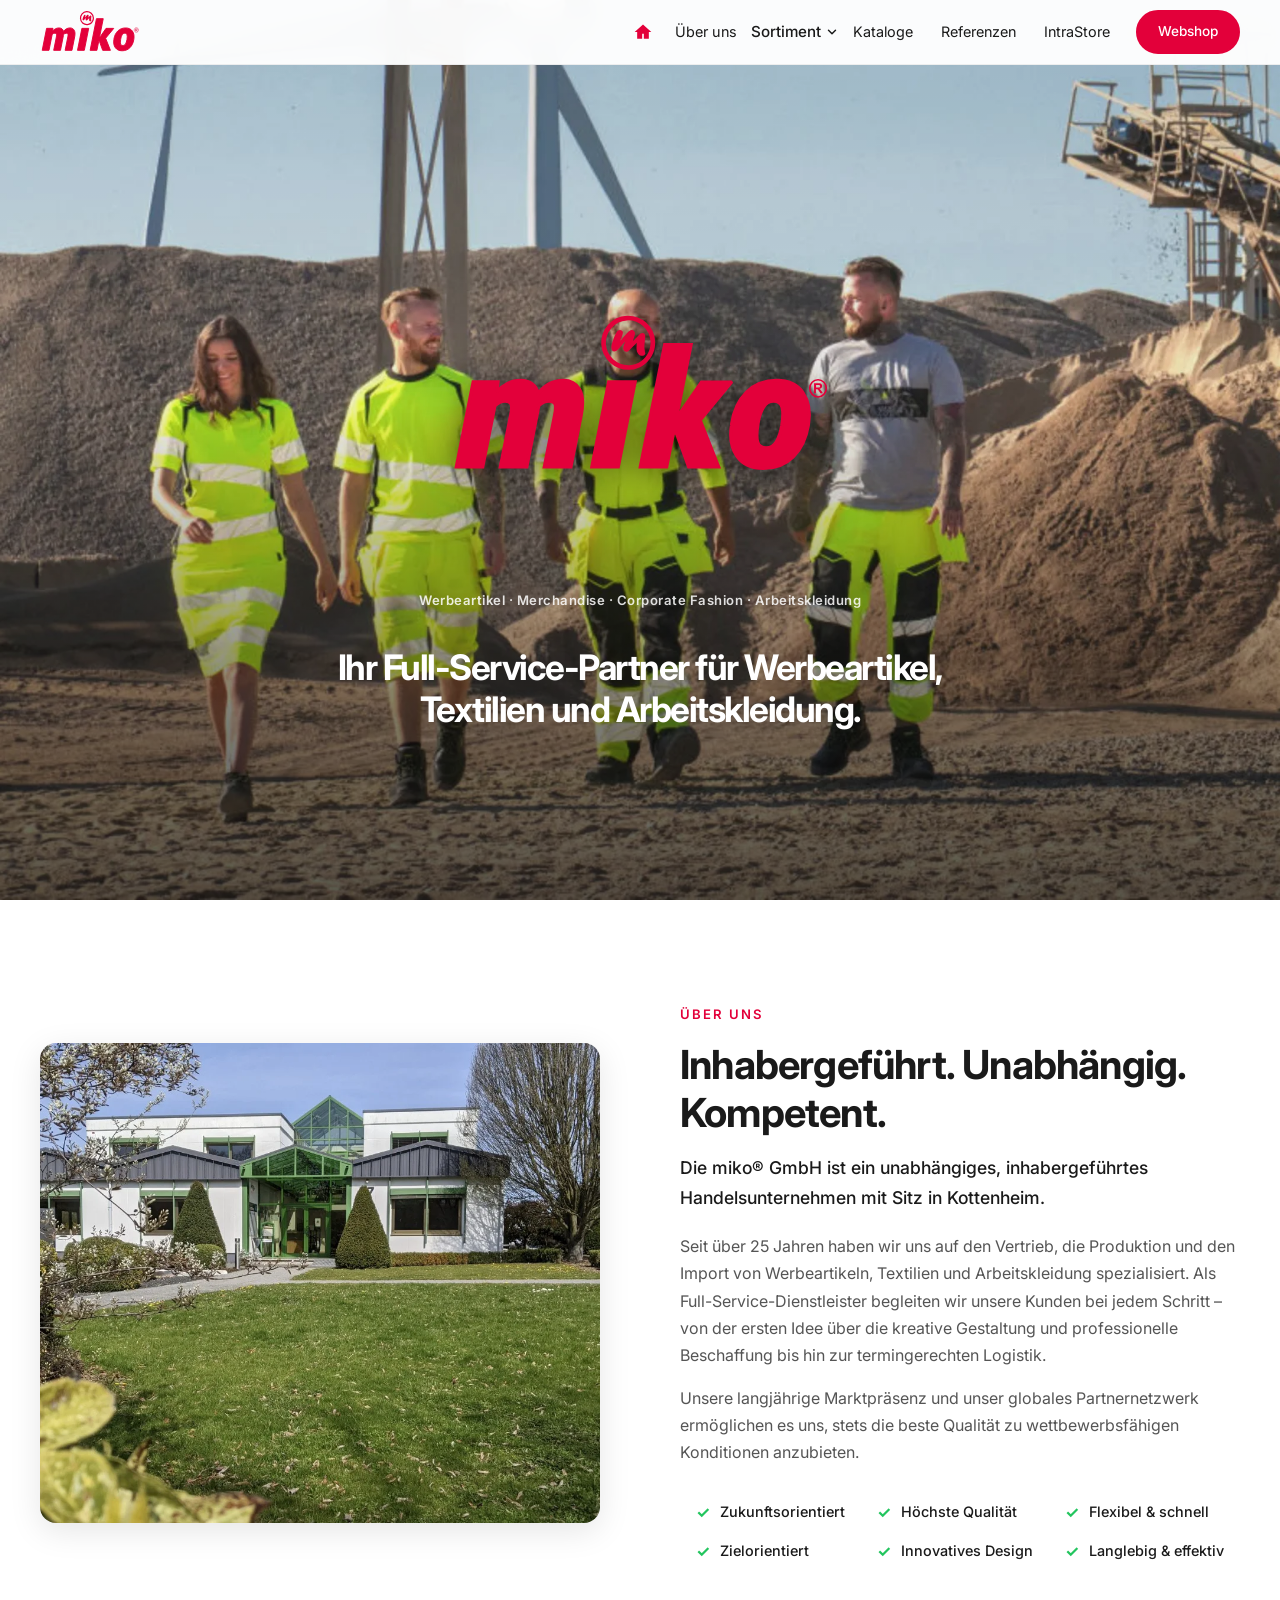
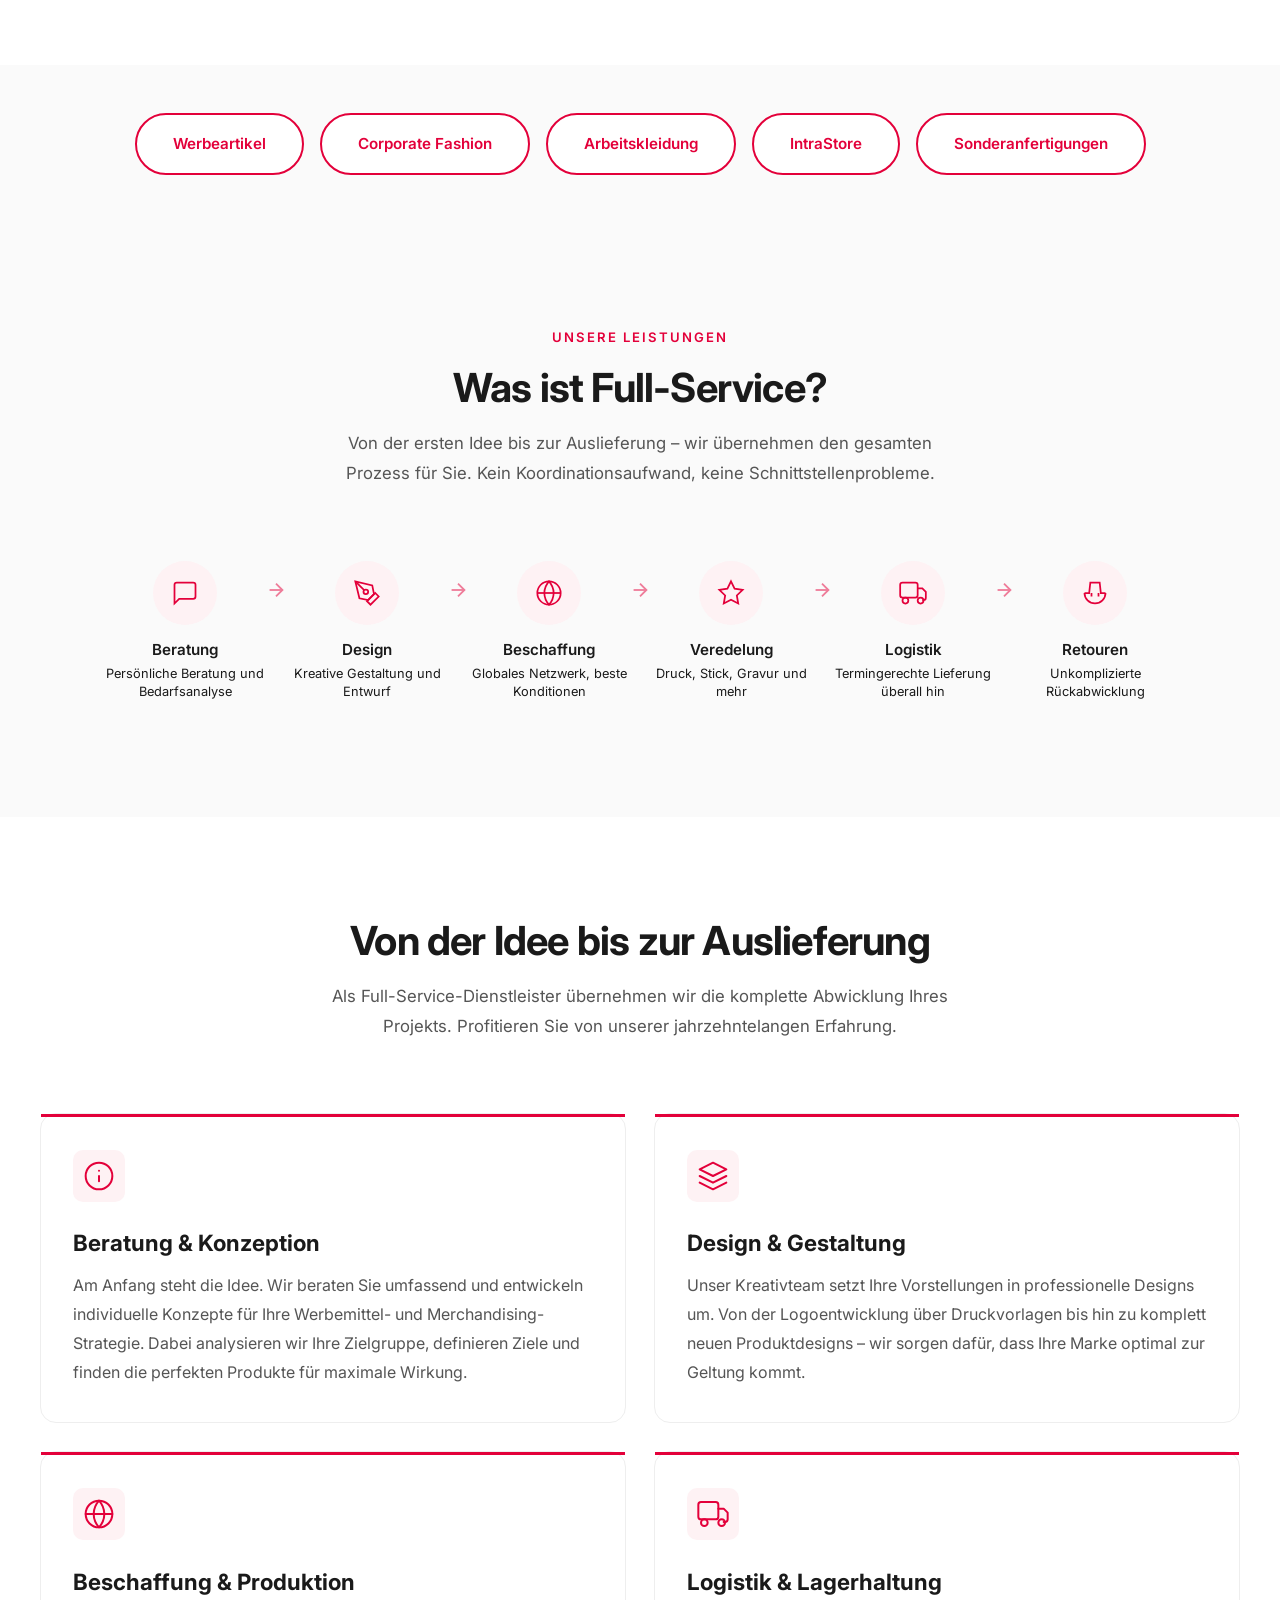
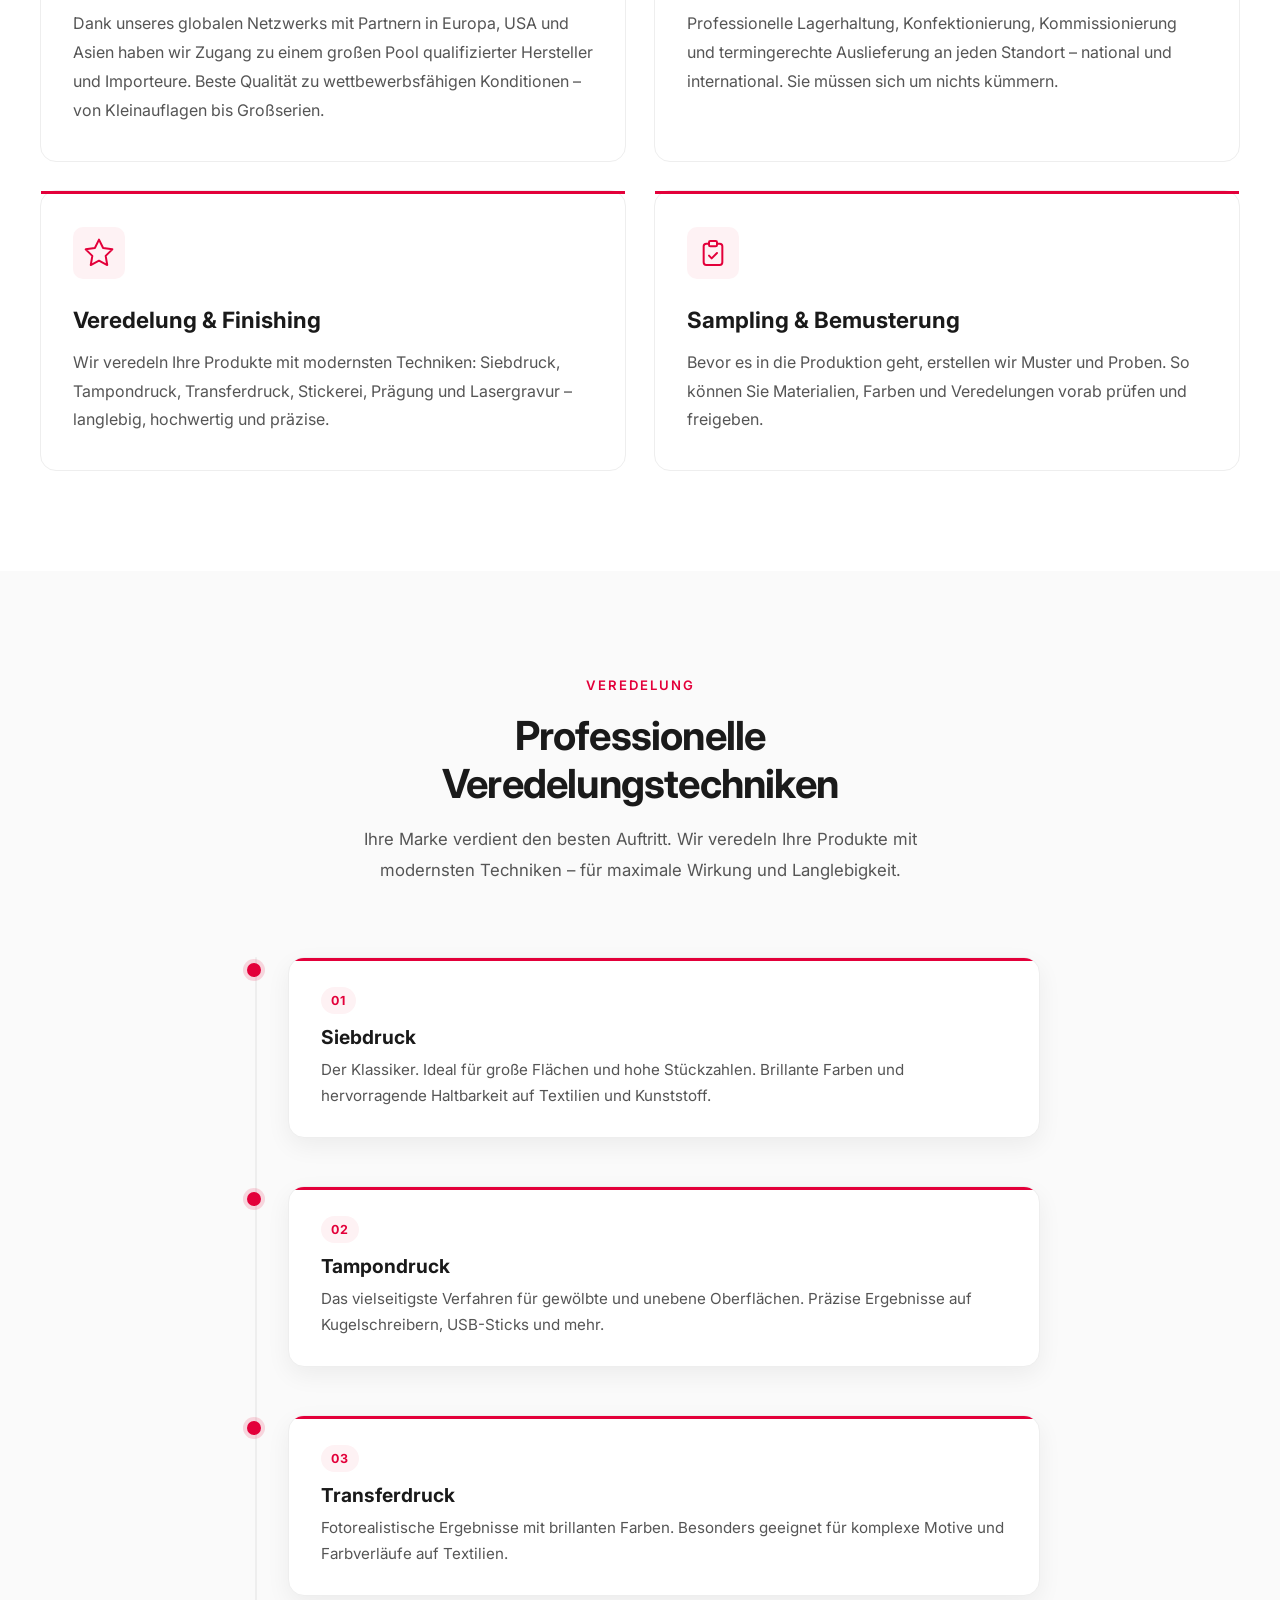
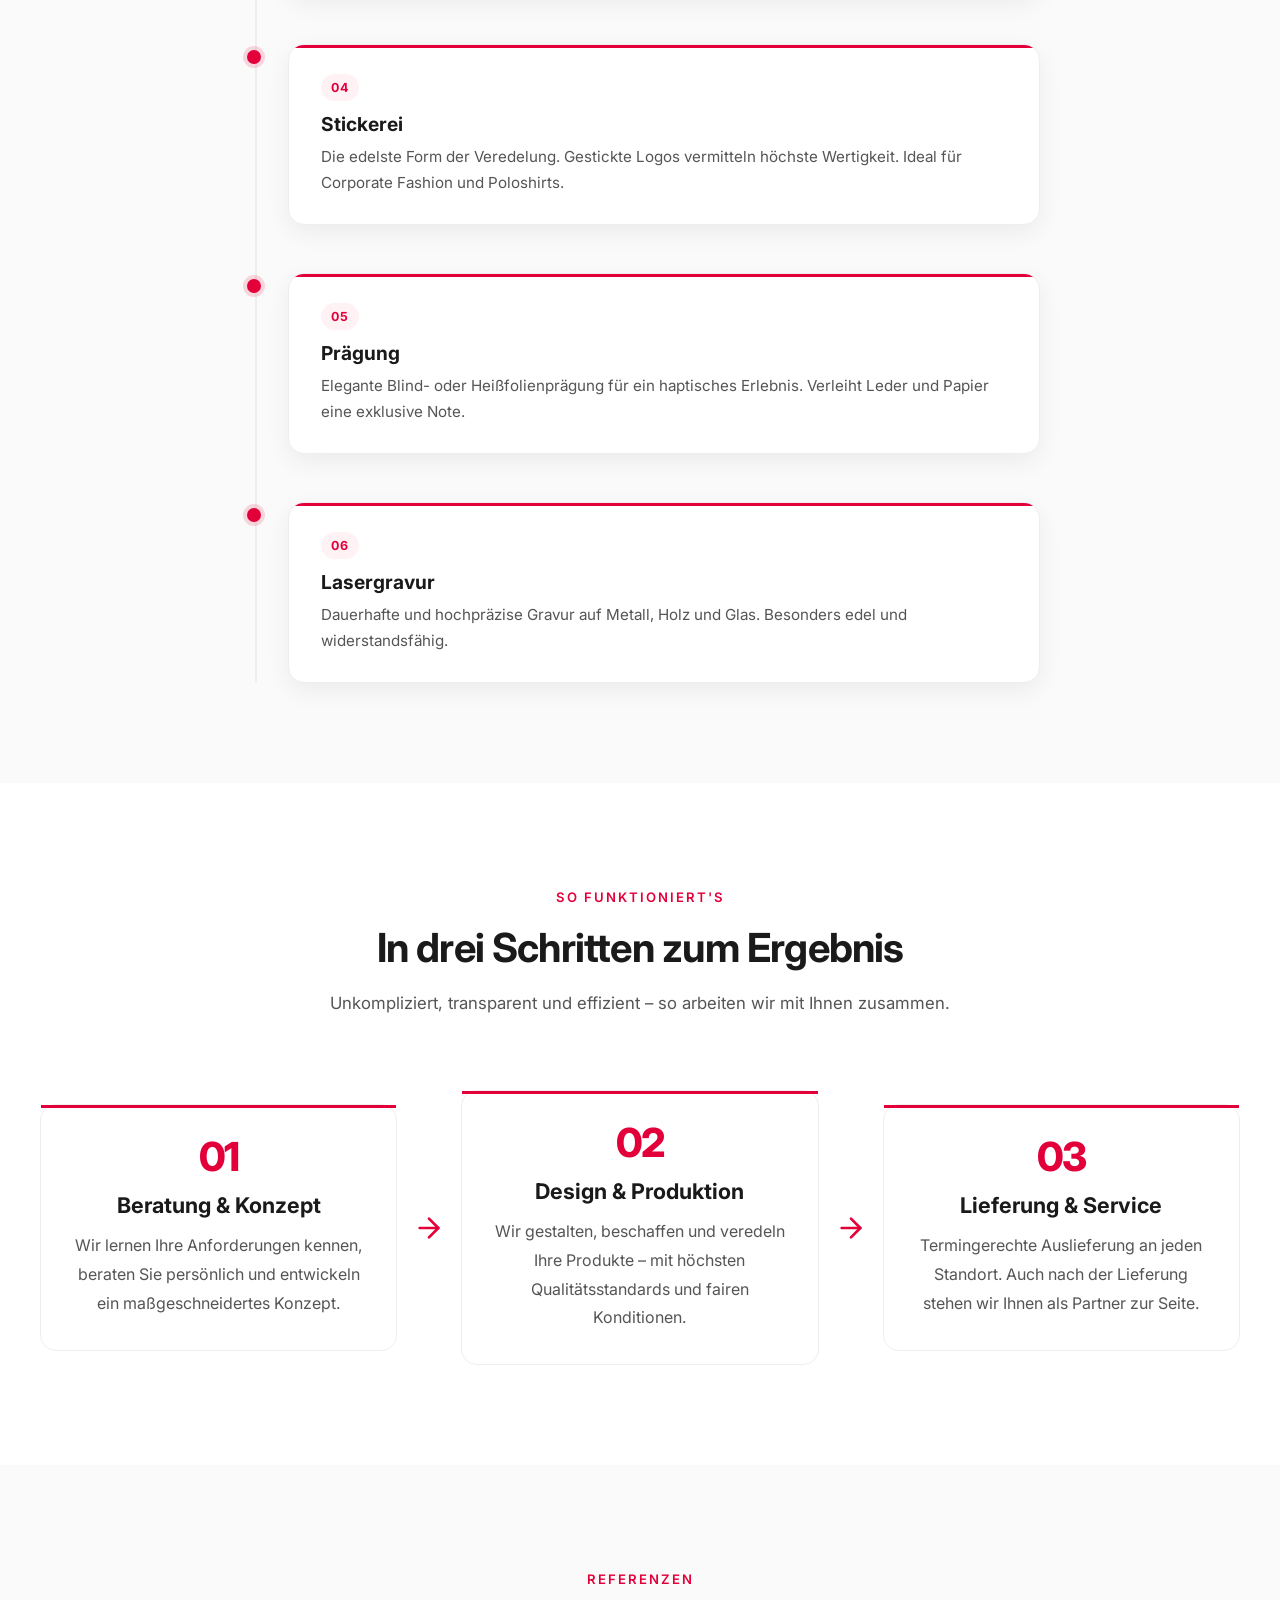
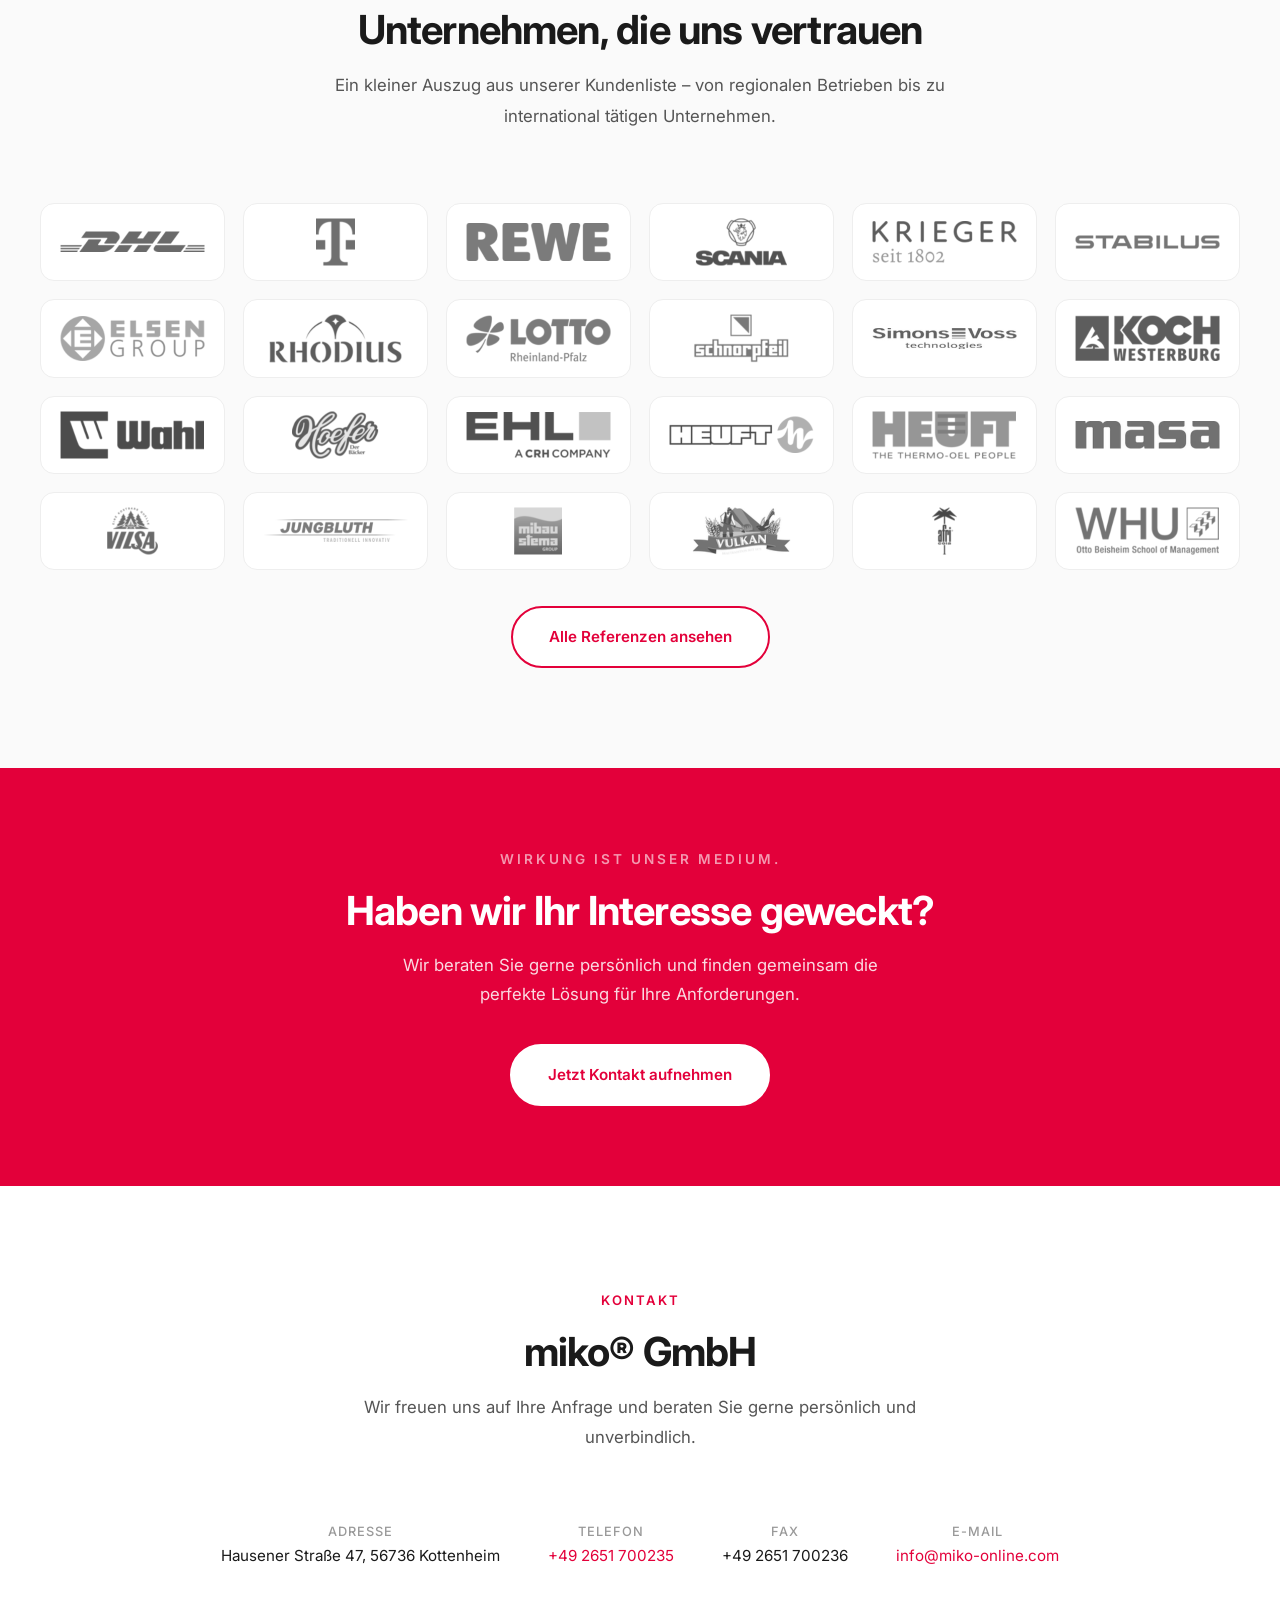
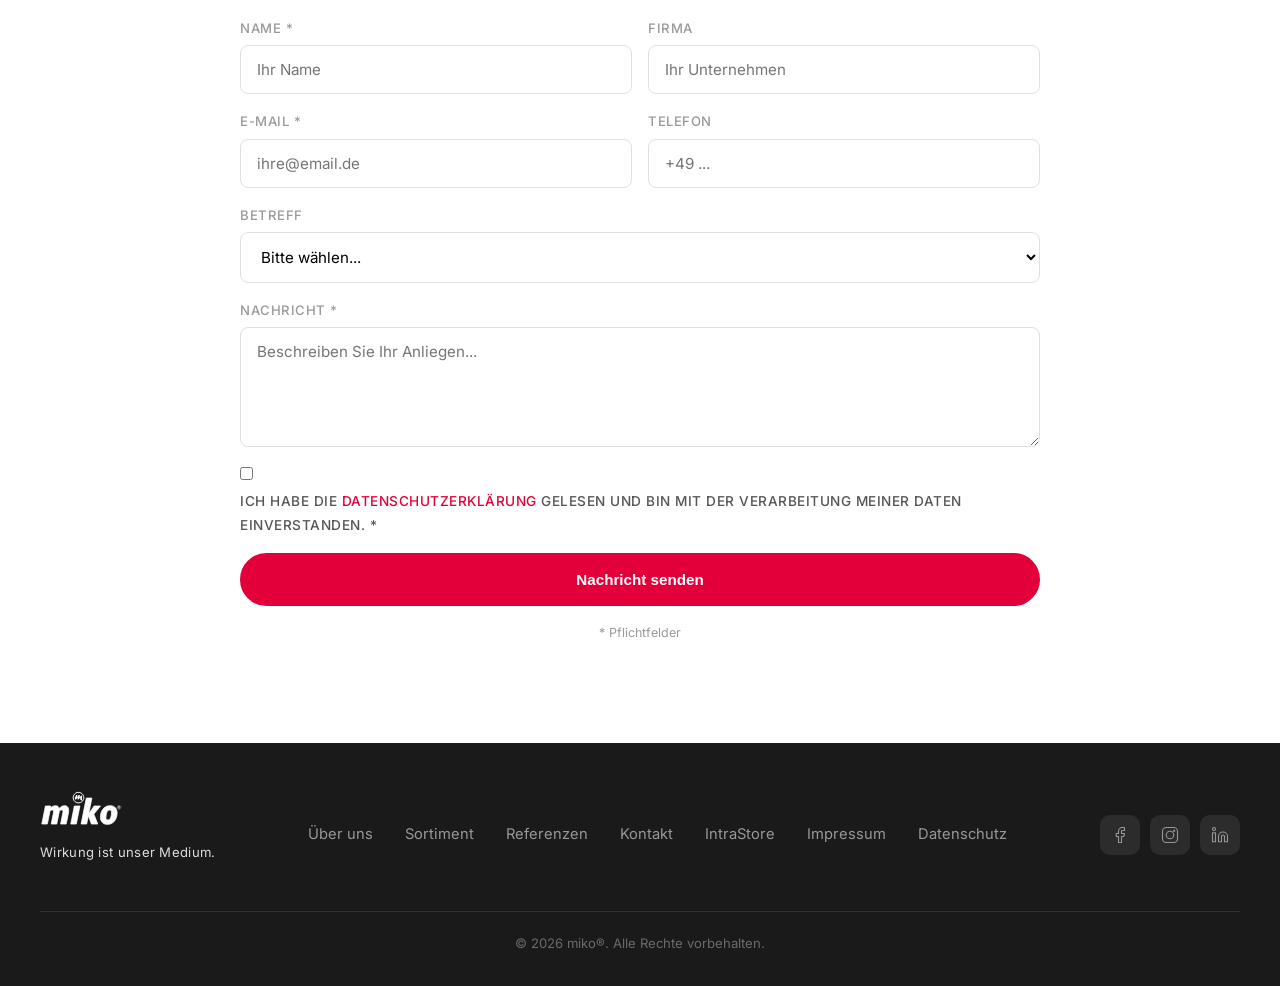
==== index.html @ 3ce70ab0 "Initiales Repository der miko-Website Statische HTML/CSS/JS-Website mit PHP-Kontaktformular (PHPMail" ====
<!DOCTYPE html>
<html lang="de">
<head>
  <meta charset="UTF-8">
  <meta name="viewport" content="width=device-width, initial-scale=1.0">
  <meta name="description" content="miko® GmbH – Ihr Full-Service-Partner für Werbeartikel, Merchandising, Corporate Fashion und Arbeitskleidung. Über 25 Jahre Erfahrung.">
  <title>miko® GmbH – Werbeartikel · Merchandising · Corporate Fashion · Arbeitskleidung</title>
  <link rel="preconnect" href="https://fonts.googleapis.com">
  <link rel="preconnect" href="https://fonts.gstatic.com" crossorigin>
  <link href="https://fonts.googleapis.com/css2?family=Inter:wght@400;500;600;700;800&display=swap" rel="stylesheet">
  <link rel="stylesheet" href="assets/css/style.css">
  <link rel="icon" href="assets/img/favicon.ico" sizes="any">
  <link rel="icon" href="assets/img/favicon.png" type="image/png" sizes="32x32">
  <link rel="apple-touch-icon" href="assets/img/apple-touch-icon.png">
  <link rel="canonical" href="https://www.miko-online.com/">
  <meta property="og:type" content="website">
  <meta property="og:site_name" content="miko® GmbH">
  <meta property="og:locale" content="de_DE">
  <meta property="og:title" content="miko® GmbH – Werbeartikel · Merchandising · Corporate Fashion · Arbeitskleidung">
  <meta property="og:description" content="miko® GmbH – Ihr Full-Service-Partner für Werbeartikel, Merchandising, Corporate Fashion und Arbeitskleidung. Über 25 Jahre Erfahrung.">
  <meta property="og:url" content="https://www.miko-online.com/">
  <meta property="og:image" content="https://www.miko-online.com/assets/img/og-image.jpg">
  <meta name="twitter:card" content="summary_large_image">
  <meta name="twitter:title" content="miko® GmbH – Werbeartikel · Merchandising · Corporate Fashion · Arbeitskleidung">
  <meta name="twitter:description" content="miko® GmbH – Ihr Full-Service-Partner für Werbeartikel, Merchandising, Corporate Fashion und Arbeitskleidung. Über 25 Jahre Erfahrung.">
  <meta name="twitter:image" content="https://www.miko-online.com/assets/img/og-image.jpg">
  <script type="application/ld+json">
  {
    "@context": "https://schema.org",
    "@type": "Organization",
    "name": "miko® GmbH",
    "url": "https://www.miko-online.com/",
    "logo": "https://www.miko-online.com/assets/img/miko-logo.svg",
    "image": "https://www.miko-online.com/assets/img/og-image.jpg",
    "description": "Full-Service-Partner für Werbeartikel, Merchandising, Corporate Fashion und Arbeitskleidung.",
    "email": "info@miko-online.com",
    "telephone": "+49 2651 700235",
    "address": {
      "@type": "PostalAddress",
      "streetAddress": "Hausener Straße 47",
      "postalCode": "56736",
      "addressLocality": "Kottenheim",
      "addressCountry": "DE"
    },
    "sameAs": [
      "https://www.facebook.com/mikoshopcom/",
      "https://www.instagram.com/mikoshopcom/",
      "https://de.linkedin.com/company/miko-handel-u-service-agentur"
    ]
  }
  </script>
</head>
<body>

  <!-- HEADER -->
  <header class="header" id="header">
    <div class="container header-main">
      <a href="index.html" class="logo">
        <img loading="lazy" decoding="async" src="assets/img/miko-logo.svg" alt="miko® GmbH">
      </a>
      <nav>
        <ul class="nav-links" id="navLinks">
          <li><a href="index.html" class="nav-home" aria-label="Startseite"><svg viewBox="0 0 24 24" style="width:20px;height:20px" fill="var(--red)" stroke="none"><path d="M12 3L2 12h3v8h6v-6h2v6h6v-8h3L12 3z"/></svg></a></li>
          <li><a href="#ueber-uns">Über uns</a></li>
          <li class="nav-dropdown">
            <button class="nav-dropdown-toggle">Sortiment <svg viewBox="0 0 24 24" fill="none" stroke="currentColor" stroke-width="2.5" stroke-linecap="round" stroke-linejoin="round"><path d="M6 9l6 6 6-6"/></svg></button>
            <div class="nav-dropdown-menu">
              <div class="nav-dropdown-menu-inner">
                <a href="werbeartikel.html">Werbeartikel & Merchandise</a>
                <a href="corporate-fashion.html">Corporate Fashion</a>
                <a href="caps.html">Caps & Mützen</a>
                <a href="arbeitskleidung.html">Arbeitskleidung</a>
                <a href="sonderanfertigungen.html">Sonderanfertigungen</a>
              </div>
            </div>
          </li>
          <li><a href="kataloge.html">Kataloge</a></li>
          <li><a href="referenzen.html">Referenzen</a></li>
          <li><a href="https://www.intrastore.de/" target="_blank" rel="noopener">IntraStore</a></li>
          <li><a href="https://www.miko-shop.com/" target="_blank" rel="noopener" class="btn btn-red">Webshop</a></li>
        </ul>
      </nav>
      <button class="nav-toggle" id="navToggle" aria-label="Menü öffnen">
        <span></span><span></span><span></span>
      </button>
    </div>
  </header>

  <!-- HERO -->
  <section class="ak-hero ak-hero--home" style="min-height: 100vh; display: flex; flex-direction: column; justify-content: flex-end; padding: 0; position: relative; background: #111;">
    <div class="ak-hero-bg">
      <video poster="assets/video/startseite-poster.webp" preload="metadata" autoplay muted loop playsinline style="object-fit: cover; object-position: center center;">
        <source src="assets/video/startseite.mp4" type="video/mp4">
      </video>
    </div>
    <div class="ak-hero-overlay" style="background: linear-gradient(to bottom, rgba(0,0,0,0.15) 0%, rgba(0,0,0,0.05) 45%, rgba(0,0,0,0.5) 80%, rgba(0,0,0,0.65) 100%);"></div>
    <img src="assets/img/miko-logo.svg" alt="miko® GmbH" class="hero-logo-center">
    <div class="container" style="text-align: center; position: relative; z-index: 2; padding-bottom: 50px;">
      <div class="ak-hero-content" style="max-width: 700px; margin: 0 auto;">
        <div class="hero-badge" style="background: transparent; color: rgba(255,255,255,0.85); justify-content: center;">Werbeartikel · Merchandise · Corporate Fashion · Arbeitskleidung</div>
        <h1 style="font-size: 2.2rem; font-weight: 700;">Ihr Full-Service-Partner für Werbeartikel, Textilien und Arbeitskleidung.</h1>
        <div class="hero-scroll-indicator" style="margin-top: 24px;">
          <a href="#ueber-uns" aria-label="Nach unten scrollen">
            <svg viewBox="0 0 24 24" fill="none" stroke="currentColor" stroke-width="2" stroke-linecap="round" stroke-linejoin="round"><path d="M7 13l5 5 5-5"/></svg>
            <svg viewBox="0 0 24 24" fill="none" stroke="currentColor" stroke-width="2" stroke-linecap="round" stroke-linejoin="round"><path d="M7 13l5 5 5-5"/></svg>
            <svg viewBox="0 0 24 24" fill="none" stroke="currentColor" stroke-width="2" stroke-linecap="round" stroke-linejoin="round"><path d="M7 13l5 5 5-5"/></svg>
          </a>
        </div>
      </div>
    </div>
  </section>

  <!-- ÜBER UNS -->
  <section class="section" id="ueber-uns">
    <div class="container">
      <div class="about-grid">
        <div class="about-image">
          <img loading="lazy" decoding="async" src="assets/img/miko-gebaeude.webp" alt="miko® GmbH Firmengebäude in Kottenheim" class="about-photo">
        </div>
        <div class="about-text">
          <span class="section-tag">Über uns</span>
          <h2>Inhabergeführt. Unabhängig. Kompetent.</h2>
          <p class="lead">Die miko® GmbH ist ein unabhängiges, inhabergeführtes Handelsunternehmen mit Sitz in Kottenheim.</p>
          <p>Seit über 25 Jahren haben wir uns auf den Vertrieb, die Produktion und den Import von Werbeartikeln, Textilien und Arbeitskleidung spezialisiert. Als Full-Service-Dienstleister begleiten wir unsere Kunden bei jedem Schritt – von der ersten Idee über die kreative Gestaltung und professionelle Beschaffung bis hin zur termingerechten Logistik.</p>
          <p>Unsere langjährige Marktpräsenz und unser globales Partnernetzwerk ermöglichen es uns, stets die beste Qualität zu wettbewerbsfähigen Konditionen anzubieten.</p>
          <div class="about-values">
            <div class="about-value">
              <span class="value-icon">✓</span> Zukunftsorientiert
            </div>
            <div class="about-value">
              <span class="value-icon">✓</span> Höchste Qualität
            </div>
            <div class="about-value">
              <span class="value-icon">✓</span> Flexibel & schnell
            </div>
            <div class="about-value">
              <span class="value-icon">✓</span> Zielorientiert
            </div>
            <div class="about-value">
              <span class="value-icon">✓</span> Innovatives Design
            </div>
            <div class="about-value">
              <span class="value-icon">✓</span> Langlebig & effektiv
            </div>
          </div>
        </div>
      </div>
    </div>
  </section>

  <!-- SORTIMENT -->
  <section class="sortiment-nav" id="sortiment">
    <div class="container">
      <div class="sortiment-nav-inner">
        <a href="werbeartikel.html" class="btn btn-outline">Werbeartikel</a>
        <a href="corporate-fashion.html" class="btn btn-outline">Corporate Fashion</a>
        <a href="arbeitskleidung.html" class="btn btn-outline">Arbeitskleidung</a>
        <a href="https://www.intrastore.de/" target="_blank" rel="noopener" class="btn btn-outline">IntraStore</a>
        <a href="sonderanfertigungen.html" class="btn btn-outline">Sonderanfertigungen</a>
      </div>
    </div>
  </section>

  <!-- FULL-SERVICE -->
  <section class="section section-gray" id="fullservice">
    <div class="container">
      <div class="section-header">
        <span class="section-tag">Unsere Leistungen</span>
        <h2>Was ist Full-Service?</h2>
        <p>Von der ersten Idee bis zur Auslieferung – wir übernehmen den gesamten Prozess für Sie. Kein Koordinationsaufwand, keine Schnittstellenprobleme.</p>
      </div>
      <div class="fullservice-flow">
        <div class="fs-step">
          <div class="fs-icon">
            <svg viewBox="0 0 24 24" fill="none" stroke="currentColor" stroke-width="1.5"><path d="M21 15a2 2 0 0 1-2 2H7l-4 4V5a2 2 0 0 1 2-2h14a2 2 0 0 1 2 2z"/></svg>
          </div>
          <h3>Beratung</h3>
          <p>Persönliche Beratung und Bedarfsanalyse</p>
        </div>
        <div class="fs-arrow">
          <svg viewBox="0 0 24 24" fill="none" stroke="currentColor" stroke-width="2"><path d="M5 12h14"/><path d="M12 5l7 7-7 7"/></svg>
        </div>
        <div class="fs-step">
          <div class="fs-icon">
            <svg viewBox="0 0 24 24" fill="none" stroke="currentColor" stroke-width="1.5"><path d="M12 19l7-7 3 3-7 7-3-3z"/><path d="M18 13l-1.5-7.5L2 2l3.5 14.5L13 18l5-5z"/><path d="M2 2l7.586 7.586"/><circle cx="11" cy="11" r="2"/></svg>
          </div>
          <h3>Design</h3>
          <p>Kreative Gestaltung und Entwurf</p>
        </div>
        <div class="fs-arrow">
          <svg viewBox="0 0 24 24" fill="none" stroke="currentColor" stroke-width="2"><path d="M5 12h14"/><path d="M12 5l7 7-7 7"/></svg>
        </div>
        <div class="fs-step">
          <div class="fs-icon">
            <svg viewBox="0 0 24 24" fill="none" stroke="currentColor" stroke-width="1.5"><circle cx="12" cy="12" r="10"/><path d="M2 12h20"/><path d="M12 2a15.3 15.3 0 0 1 4 10 15.3 15.3 0 0 1-4 10 15.3 15.3 0 0 1-4-10 15.3 15.3 0 0 1 4-10z"/></svg>
          </div>
          <h3>Beschaffung</h3>
          <p>Globales Netzwerk, beste Konditionen</p>
        </div>
        <div class="fs-arrow">
          <svg viewBox="0 0 24 24" fill="none" stroke="currentColor" stroke-width="2"><path d="M5 12h14"/><path d="M12 5l7 7-7 7"/></svg>
        </div>
        <div class="fs-step">
          <div class="fs-icon">
            <svg viewBox="0 0 24 24" fill="none" stroke="currentColor" stroke-width="1.5"><path d="M12 2L15.09 8.26 22 9.27 17 14.14 18.18 21.02 12 17.77 5.82 21.02 7 14.14 2 9.27 8.91 8.26 12 2z"/></svg>
          </div>
          <h3>Veredelung</h3>
          <p>Druck, Stick, Gravur und mehr</p>
        </div>
        <div class="fs-arrow">
          <svg viewBox="0 0 24 24" fill="none" stroke="currentColor" stroke-width="2"><path d="M5 12h14"/><path d="M12 5l7 7-7 7"/></svg>
        </div>
        <div class="fs-step">
          <div class="fs-icon">
            <svg viewBox="0 0 24 24" fill="none" stroke="currentColor" stroke-width="1.5"><rect x="1" y="3" width="15" height="13" rx="2"/><path d="M16 8h4l3 3v5a2 2 0 0 1-2 2h-1"/><circle cx="5.5" cy="18.5" r="2.5"/><circle cx="18.5" cy="18.5" r="2.5"/></svg>
          </div>
          <h3>Logistik</h3>
          <p>Termingerechte Lieferung überall hin</p>
        </div>
        <div class="fs-arrow">
          <svg viewBox="0 0 24 24" fill="none" stroke="currentColor" stroke-width="2"><path d="M5 12h14"/><path d="M12 5l7 7-7 7"/></svg>
        </div>
        <div class="fs-step">
          <div class="fs-icon">
            <svg viewBox="0 0 24 24" fill="none" stroke="currentColor" stroke-width="1.5"><path d="M3 12h4l1-9h8l1 9h4"/><path d="M3 12a9 9 0 0 0 18 0"/><path d="M9 12v3m6-3v3"/></svg>
          </div>
          <h3>Retouren</h3>
          <p>Unkomplizierte Rückabwicklung</p>
        </div>
      </div>
    </div>
  </section>

  <!-- LEISTUNGEN -->
  <section class="section" id="leistungen">
    <div class="container">
      <div class="section-header">
        <h2>Von der Idee bis zur Auslieferung</h2>
        <p>Als Full-Service-Dienstleister übernehmen wir die komplette Abwicklung Ihres Projekts. Profitieren Sie von unserer jahrzehntelangen Erfahrung.</p>
      </div>
      <div class="services-grid">
        <div class="service-card">
          <svg class="card-icon" viewBox="0 0 24 24" fill="none" stroke="currentColor" stroke-width="1.5"><circle cx="12" cy="12" r="10"/><path d="M12 16v-4m0-4h.01"/></svg>
          <h3>Beratung & Konzeption</h3>
          <p>Am Anfang steht die Idee. Wir beraten Sie umfassend und entwickeln individuelle Konzepte für Ihre Werbemittel- und Merchandising-Strategie. Dabei analysieren wir Ihre Zielgruppe, definieren Ziele und finden die perfekten Produkte für maximale Wirkung.</p>
        </div>
        <div class="service-card">
          <svg class="card-icon" viewBox="0 0 24 24" fill="none" stroke="currentColor" stroke-width="1.5"><path d="M12 2L2 7l10 5 10-5-10-5z"/><path d="M2 17l10 5 10-5"/><path d="M2 12l10 5 10-5"/></svg>
          <h3>Design & Gestaltung</h3>
          <p>Unser Kreativteam setzt Ihre Vorstellungen in professionelle Designs um. Von der Logoentwicklung über Druckvorlagen bis hin zu komplett neuen Produktdesigns – wir sorgen dafür, dass Ihre Marke optimal zur Geltung kommt.</p>
        </div>
        <div class="service-card">
          <svg class="card-icon" viewBox="0 0 24 24" fill="none" stroke="currentColor" stroke-width="1.5"><circle cx="12" cy="12" r="10"/><path d="M2 12h20"/><path d="M12 2a15.3 15.3 0 0 1 4 10 15.3 15.3 0 0 1-4 10 15.3 15.3 0 0 1-4-10 15.3 15.3 0 0 1 4-10z"/></svg>
          <h3>Beschaffung & Produktion</h3>
          <p>Dank unseres globalen Netzwerks mit Partnern in Europa, USA und Asien haben wir Zugang zu einem großen Pool qualifizierter Hersteller und Importeure. Beste Qualität zu wettbewerbsfähigen Konditionen – von Kleinauflagen bis Großserien.</p>
        </div>
        <div class="service-card">
          <svg class="card-icon" viewBox="0 0 24 24" fill="none" stroke="currentColor" stroke-width="1.5"><rect x="1" y="3" width="15" height="13" rx="2"/><path d="M16 8h4l3 3v5a2 2 0 0 1-2 2h-1"/><circle cx="5.5" cy="18.5" r="2.5"/><circle cx="18.5" cy="18.5" r="2.5"/></svg>
          <h3>Logistik & Lagerhaltung</h3>
          <p>Professionelle Lagerhaltung, Konfektionierung, Kommissionierung und termingerechte Auslieferung an jeden Standort – national und international. Sie müssen sich um nichts kümmern.</p>
        </div>
        <div class="service-card">
          <svg class="card-icon" viewBox="0 0 24 24" fill="none" stroke="currentColor" stroke-width="1.5"><path d="M12 2L15.09 8.26 22 9.27 17 14.14 18.18 21.02 12 17.77 5.82 21.02 7 14.14 2 9.27 8.91 8.26 12 2z"/></svg>
          <h3>Veredelung & Finishing</h3>
          <p>Wir veredeln Ihre Produkte mit modernsten Techniken: Siebdruck, Tampondruck, Transferdruck, Stickerei, Prägung und Lasergravur – langlebig, hochwertig und präzise.</p>
        </div>
        <div class="service-card">
          <svg class="card-icon" viewBox="0 0 24 24" fill="none" stroke="currentColor" stroke-width="1.5"><path d="M9 5H7a2 2 0 0 0-2 2v12a2 2 0 0 0 2 2h10a2 2 0 0 0 2-2V7a2 2 0 0 0-2-2h-2"/><rect x="9" y="3" width="6" height="4" rx="1"/><path d="M9 14l2 2 4-4"/></svg>
          <h3>Sampling & Bemusterung</h3>
          <p>Bevor es in die Produktion geht, erstellen wir Muster und Proben. So können Sie Materialien, Farben und Veredelungen vorab prüfen und freigeben.</p>
        </div>
      </div>
    </div>
  </section>

  <!-- VEREDELUNG -->
  <section class="section section-gray" id="veredelung">
    <div class="container">
      <div class="section-header">
        <span class="section-tag">Veredelung</span>
        <h2>Professionelle Veredelungstechniken</h2>
        <p>Ihre Marke verdient den besten Auftritt. Wir veredeln Ihre Produkte mit modernsten Techniken – für maximale Wirkung und Langlebigkeit.</p>
      </div>
      <div class="timeline" id="timeline">
        <div class="timeline-track">
          <div class="timeline-track-bg"></div>
          <div class="timeline-track-fill"></div>
        </div>
        <div class="timeline-item">
          <div class="timeline-dot"></div>
          <div class="timeline-card">
            <span class="timeline-num">01</span>
            <h3>Siebdruck</h3>
            <p>Der Klassiker. Ideal für große Flächen und hohe Stückzahlen. Brillante Farben und hervorragende Haltbarkeit auf Textilien und Kunststoff.</p>
          </div>
        </div>
        <div class="timeline-item">
          <div class="timeline-dot"></div>
          <div class="timeline-card">
            <span class="timeline-num">02</span>
            <h3>Tampondruck</h3>
            <p>Das vielseitigste Verfahren für gewölbte und unebene Oberflächen. Präzise Ergebnisse auf Kugelschreibern, USB-Sticks und mehr.</p>
          </div>
        </div>
        <div class="timeline-item">
          <div class="timeline-dot"></div>
          <div class="timeline-card">
            <span class="timeline-num">03</span>
            <h3>Transferdruck</h3>
            <p>Fotorealistische Ergebnisse mit brillanten Farben. Besonders geeignet für komplexe Motive und Farbverläufe auf Textilien.</p>
          </div>
        </div>
        <div class="timeline-item">
          <div class="timeline-dot"></div>
          <div class="timeline-card">
            <span class="timeline-num">04</span>
            <h3>Stickerei</h3>
            <p>Die edelste Form der Veredelung. Gestickte Logos vermitteln höchste Wertigkeit. Ideal für Corporate Fashion und Poloshirts.</p>
          </div>
        </div>
        <div class="timeline-item">
          <div class="timeline-dot"></div>
          <div class="timeline-card">
            <span class="timeline-num">05</span>
            <h3>Prägung</h3>
            <p>Elegante Blind- oder Heißfolienprägung für ein haptisches Erlebnis. Verleiht Leder und Papier eine exklusive Note.</p>
          </div>
        </div>
        <div class="timeline-item">
          <div class="timeline-dot"></div>
          <div class="timeline-card">
            <span class="timeline-num">06</span>
            <h3>Lasergravur</h3>
            <p>Dauerhafte und hochpräzise Gravur auf Metall, Holz und Glas. Besonders edel und widerstandsfähig.</p>
          </div>
        </div>
      </div>
    </div>
  </section>

  <!-- IN DREI SCHRITTEN -->
  <section class="section">
    <div class="container">
      <div class="section-header">
        <span class="section-tag">So funktioniert's</span>
        <h2>In drei Schritten zum Ergebnis</h2>
        <p>Unkompliziert, transparent und effizient – so arbeiten wir mit Ihnen zusammen.</p>
      </div>
      <div class="steps-grid">
        <div class="step">
          <div class="step-number">01</div>
          <h3>Beratung & Konzept</h3>
          <p>Wir lernen Ihre Anforderungen kennen, beraten Sie persönlich und entwickeln ein maßgeschneidertes Konzept.</p>
        </div>
        <div class="step-arrow">
          <svg viewBox="0 0 24 24" fill="none" stroke="currentColor" stroke-width="2" stroke-linecap="round" stroke-linejoin="round"><path d="M5 12h14"/><path d="M12 5l7 7-7 7"/></svg>
        </div>
        <div class="step">
          <div class="step-number">02</div>
          <h3>Design & Produktion</h3>
          <p>Wir gestalten, beschaffen und veredeln Ihre Produkte – mit höchsten Qualitätsstandards und fairen Konditionen.</p>
        </div>
        <div class="step-arrow">
          <svg viewBox="0 0 24 24" fill="none" stroke="currentColor" stroke-width="2" stroke-linecap="round" stroke-linejoin="round"><path d="M5 12h14"/><path d="M12 5l7 7-7 7"/></svg>
        </div>
        <div class="step">
          <div class="step-number">03</div>
          <h3>Lieferung & Service</h3>
          <p>Termingerechte Auslieferung an jeden Standort. Auch nach der Lieferung stehen wir Ihnen als Partner zur Seite.</p>
        </div>
      </div>
    </div>
  </section>

  <!-- REFERENZEN -->
  <section class="section section-gray" id="referenzen">
    <div class="container">
      <div class="section-header">
        <span class="section-tag">Referenzen</span>
        <h2>Unternehmen, die uns vertrauen</h2>
        <p>Ein kleiner Auszug aus unserer Kundenliste – von regionalen Betrieben bis zu international tätigen Unternehmen.</p>
      </div>
      <div class="ref-grid">
        <div class="ref-logo" aria-label="DHL" title="DHL"><img loading="lazy" decoding="async" src="assets/img/referenzen/dhl-rgb-bg.webp" alt="DHL"></div>
        <div class="ref-logo" aria-label="Deutsche Telekom" title="Deutsche Telekom"><img loading="lazy" decoding="async" src="assets/img/referenzen/deutsche-telekom.webp" alt="Deutsche Telekom"></div>
        <div class="ref-logo" aria-label="REWE" title="REWE"><img loading="lazy" decoding="async" src="assets/img/referenzen/rewe-positiv.webp" alt="REWE"></div>
        <div class="ref-logo" aria-label="Scania" title="Scania"><img loading="lazy" decoding="async" src="assets/img/referenzen/scania-lockup-v-mono-blue.webp" alt="Scania"></div>
        <div class="ref-logo" aria-label="Krieger Holding" title="Krieger Holding"><img loading="lazy" decoding="async" src="assets/img/referenzen/krieger-holding-links.webp" alt="Krieger Holding"></div>
        <div class="ref-logo" aria-label="Stabilus" title="Stabilus"><img loading="lazy" decoding="async" src="assets/img/referenzen/stabilus-logo-blue-a4-cmyk.webp" alt="Stabilus"></div>
        <div class="ref-logo" aria-label="Elsen Group" title="Elsen Group"><img loading="lazy" decoding="async" src="assets/img/referenzen/logo-elsen-group.webp" alt="Elsen Group"></div>
        <div class="ref-logo" aria-label="Rhodius" title="Rhodius"><img loading="lazy" decoding="async" src="assets/img/referenzen/logo-rhodius-neu.webp" alt="Rhodius"></div>
        <div class="ref-logo" aria-label="Lotto Rheinland-Pfalz" title="Lotto Rheinland-Pfalz"><img loading="lazy" decoding="async" src="assets/img/referenzen/lo-ul-horz-neutral-cmyk-v.webp" alt="Lotto Rheinland-Pfalz"></div>
        <div class="ref-logo" aria-label="Schnorpfeil" title="Schnorpfeil"><img loading="lazy" decoding="async" src="assets/img/referenzen/schnorpfeilneu.webp" alt="Schnorpfeil"></div>
        <div class="ref-logo" aria-label="SimonsVoss" title="SimonsVoss"><img loading="lazy" decoding="async" src="assets/img/referenzen/sv-logo-rgb-pos.webp" alt="SimonsVoss"></div>
        <div class="ref-logo" aria-label="Koch Westerburg" title="Koch Westerburg"><img loading="lazy" decoding="async" src="assets/img/referenzen/logo-koch-strassen-tiefbau-print-1c-pos.webp" alt="Koch Westerburg"></div>
        <div class="ref-logo" aria-label="Wahl" title="Wahl"><img loading="lazy" decoding="async" src="assets/img/referenzen/logo-wahl-cmyk.webp" alt="Wahl"></div>
        <div class="ref-logo" aria-label="Höfer" title="Höfer"><img loading="lazy" decoding="async" src="assets/img/referenzen/logo-hoefer.webp" alt="Höfer"></div>
        <div class="ref-logo" aria-label="EHL" title="EHL"><img loading="lazy" decoding="async" src="assets/img/referenzen/ehl-crh-schwarz-gruen.webp" alt="EHL"></div>
        <div class="ref-logo" aria-label="Heuft" title="Heuft"><img loading="lazy" decoding="async" src="assets/img/referenzen/logo-heuft-cmyk.webp" alt="Heuft"></div>
        <div class="ref-logo" aria-label="Heuft Thermo-Öl" title="Heuft Thermo-Öl"><img loading="lazy" decoding="async" src="assets/img/referenzen/heuft-logo-neu-thermoo-l-people.webp" alt="Heuft Thermo-Öl"></div>
        <div class="ref-logo" aria-label="Masa" title="Masa"><img loading="lazy" decoding="async" src="assets/img/referenzen/masa-logo-blau-rgb.webp" alt="Masa"></div>
        <div class="ref-logo" aria-label="VILSA" title="VILSA"><img loading="lazy" decoding="async" src="assets/img/referenzen/vilsa-logo-2025-v2-klein-blau-4c.webp" alt="VILSA"></div>
        <div class="ref-logo" aria-label="Jungbluth" title="Jungbluth"><img loading="lazy" decoding="async" src="assets/img/referenzen/jungbluth-2014-website.webp" alt="Jungbluth"></div>
        <div class="ref-logo" aria-label="Mibau Stema" title="Mibau Stema"><img loading="lazy" decoding="async" src="assets/img/referenzen/mibaustema-cmyk.webp" alt="Mibau Stema"></div>
        <div class="ref-logo" aria-label="Vulkan" title="Vulkan"><img loading="lazy" decoding="async" src="assets/img/referenzen/vulkan-logo-mit-vulkan-8-farben.webp" alt="Vulkan"></div>
        <div class="ref-logo" aria-label="afri" title="afri"><img loading="lazy" decoding="async" src="assets/img/referenzen/afri-logo-auf-weiss.webp" alt="afri"></div>
        <div class="ref-logo" aria-label="WHU" title="WHU"><img loading="lazy" decoding="async" src="assets/img/referenzen/whu-logo-cmyk-print-blue.webp" alt="WHU"></div>
      </div>
      <div style="text-align:center; margin-top:36px;">
        <a href="referenzen.html" class="btn btn-outline">Alle Referenzen ansehen</a>
      </div>
    </div>
  </section>

  <!-- CTA vorher -->

  <!-- CTA -->
  <section class="cta-section">
    <div class="container">
      <span class="cta-slogan">Wirkung ist unser Medium.</span>
      <h2>Haben wir Ihr Interesse geweckt?</h2>
      <p>Wir beraten Sie gerne persönlich und finden gemeinsam die perfekte Lösung für Ihre Anforderungen.</p>
      <a href="#kontakt" class="btn btn-white-on-red">Jetzt Kontakt aufnehmen</a>
    </div>
  </section>

  <!-- KONTAKT -->
  <section class="section" id="kontakt">
    <div class="container">
      <div class="section-header">
        <span class="section-tag">Kontakt</span>
        <h2>miko® GmbH</h2>
        <p>Wir freuen uns auf Ihre Anfrage und beraten Sie gerne persönlich und unverbindlich.</p>
      </div>
      <div class="contact-info-row">
        <div class="contact-detail">
          <h4>Adresse</h4>
          <p>Hausener Straße 47, 56736 Kottenheim</p>
        </div>
        <div class="contact-detail">
          <h4>Telefon</h4>
          <p><a href="tel:+492651700235">+49 2651 700235</a></p>
        </div>
        <div class="contact-detail">
          <h4>Fax</h4>
          <p>+49 2651 700236</p>
        </div>
        <div class="contact-detail">
          <h4>E-Mail</h4>
          <p><a href="mailto:info@miko-online.com">info@miko-online.com</a></p>
        </div>
      </div>
      <div class="contact-form-wrapper">
        <form class="contact-form" id="contactForm" novalidate>
          <!-- Honeypots gegen Spam-Bots (unsichtbar, von echten Nutzern nicht ausfüllbar) -->
          <div style="position:absolute;left:-9999px;" aria-hidden="true">
            <input type="text" name="website_url" tabindex="-1" autocomplete="off">
            <input type="text" name="email_confirm" tabindex="-1" autocomplete="off">
          </div>
          <div class="form-row">
            <div class="form-group">
              <label for="name">Name *</label>
              <input type="text" id="name" name="name" placeholder="Ihr Name" required>
            </div>
            <div class="form-group">
              <label for="firma">Firma</label>
              <input type="text" id="firma" name="firma" placeholder="Ihr Unternehmen">
            </div>
          </div>
          <div class="form-row">
            <div class="form-group">
              <label for="email">E-Mail *</label>
              <input type="email" id="email" name="email" placeholder="ihre@email.de" required>
            </div>
            <div class="form-group">
              <label for="telefon">Telefon</label>
              <input type="tel" id="telefon" name="telefon" placeholder="+49 ...">
            </div>
          </div>
          <div class="form-group">
            <label for="betreff">Betreff</label>
            <select id="betreff" name="betreff">
              <option value="">Bitte wählen...</option>
              <option value="werbeartikel">Werbeartikel</option>
              <option value="corporate-fashion">Corporate Fashion</option>
              <option value="arbeitskleidung">Arbeitskleidung</option>
              <option value="merchandising">Merchandising</option>
              <option value="intrastore">IntraStore</option>
              <option value="veredelung">Veredelung</option>
              <option value="sonstiges">Sonstiges</option>
            </select>
          </div>
          <div class="form-group">
            <label for="message">Nachricht *</label>
            <textarea id="message" name="message" placeholder="Beschreiben Sie Ihr Anliegen..." required></textarea>
          </div>
          <div class="form-group" style="display: flex; align-items: flex-start; gap: 10px;">
            <input type="checkbox" id="datenschutz" name="datenschutz" required style="margin-top: 4px; flex-shrink: 0;">
            <label for="datenschutz" style="font-size: 0.85rem; color: var(--text-light); cursor: pointer;">Ich habe die <a href="datenschutz.html" target="_blank">Datenschutzerklärung</a> gelesen und bin mit der Verarbeitung meiner Daten einverstanden. *</label>
          </div>
          <button type="submit" id="submitBtn" class="btn btn-red" style="width: 100%;">Nachricht senden</button>
          <div id="formFeedback" style="margin-top: 12px; text-align: center; display: none;"></div>
          <p style="font-size: 0.78rem; color: var(--text-muted); margin-bottom: 0; text-align: center;">* Pflichtfelder</p>
        </form>
      </div>
    </div>
  </section>

  <!-- FOOTER -->
  <footer class="footer">
    <div class="container">
      <div class="footer-inner">
      <div class="footer-row">
        <div class="footer-logo">
          <img loading="lazy" decoding="async" src="assets/img/miko-logo.svg" alt="miko® GmbH">
          <p class="footer-claim">Wirkung ist unser Medium.</p>
        </div>
        <nav class="footer-nav">
          <a href="index.html#ueber-uns">Über uns</a>
          <a href="index.html#sortiment">Sortiment</a>
          <a href="referenzen.html">Referenzen</a>
          <a href="index.html#kontakt">Kontakt</a>
          <a href="https://www.intrastore.de/" target="_blank" rel="noopener">IntraStore</a>
          <a href="impressum.html">Impressum</a>
          <a href="datenschutz.html">Datenschutz</a>
        </nav>
        <div class="footer-socials">
          <a href="https://www.facebook.com/mikoshopcom/" target="_blank" rel="noopener" aria-label="Facebook">
            <svg viewBox="0 0 24 24" fill="none" stroke="currentColor" stroke-width="1.5" stroke-linecap="round" stroke-linejoin="round"><path d="M18 2h-3a5 5 0 0 0-5 5v3H7v4h3v8h4v-8h3l1-4h-4V7a1 1 0 0 1 1-1h3z"/></svg>
          </a>
          <a href="https://www.instagram.com/mikoshopcom/" target="_blank" rel="noopener" aria-label="Instagram">
            <svg viewBox="0 0 24 24" fill="none" stroke="currentColor" stroke-width="1.5" stroke-linecap="round" stroke-linejoin="round"><rect x="2" y="2" width="20" height="20" rx="5"/><circle cx="12" cy="12" r="5"/><circle cx="17.5" cy="6.5" r="1.5" fill="currentColor" stroke="none"/></svg>
          </a>
          <a href="https://de.linkedin.com/company/miko-handel-u-service-agentur" target="_blank" rel="noopener" aria-label="LinkedIn">
            <svg viewBox="0 0 24 24" fill="none" stroke="currentColor" stroke-width="1.5" stroke-linecap="round" stroke-linejoin="round"><path d="M16 8a6 6 0 0 1 6 6v7h-4v-7a2 2 0 0 0-2-2 2 2 0 0 0-2 2v7h-4v-7a6 6 0 0 1 6-6z"/><rect x="2" y="9" width="4" height="12"/><circle cx="4" cy="4" r="2"/></svg>
          </a>
        </div>
      </div>
      <div class="footer-divider"></div>
      <div class="footer-bottom">
        <span>&copy; 2026 miko®. Alle Rechte vorbehalten.</span>
      </div>
    </div>
    </div>
  </footer>

  <!-- Scroll to top -->
  <button id="scrollTopBtn" class="scroll-top" aria-label="Nach oben scrollen">
    <svg viewBox="0 0 24 24" fill="none" stroke="currentColor" stroke-width="2.5" stroke-linecap="round" stroke-linejoin="round"><path d="M12 19V5M5 12l7-7 7 7"/></svg>
  </button>
  <script src="assets/js/main.js"></script>

</body>
</html>
---- assets/css/style.css ----
/* ============================================
   miko® GmbH – Website im IntraStore-Design
   Clean, minimalistisch, viel Weißraum
   Markenfarbe: #E3003A
   ============================================ */

*, *::before, *::after {
  margin: 0;
  padding: 0;
  box-sizing: border-box;
}

:root {
  --red: #E3003A;
  --red-dark: #c40032;
  --red-light: #ff1a52;
  --red-bg: #fef2f4;
  --dark: #1a1a1a;
  --white: #ffffff;
  --gray-50: #fafafa;
  --gray-100: #f5f5f5;
  --gray-200: #eeeeee;
  --gray-300: #e0e0e0;
  --text: #1a1a1a;
  --text-light: #555555;
  --text-muted: #999999;
  --shadow: 0 4px 24px rgba(0,0,0,0.06);
  --shadow-lg: 0 12px 48px rgba(0,0,0,0.1);
  --radius: 8px;
  --radius-lg: 16px;
  --transition: all 0.3s ease;
}

html { scroll-behavior: smooth; font-size: 16px; }

body {
  font-family: 'Inter', -apple-system, BlinkMacSystemFont, 'Segoe UI', Roboto, Helvetica, Arial, sans-serif;
  color: var(--text);
  line-height: 1.7;
  background: var(--white);
  -webkit-font-smoothing: antialiased;
}

img { max-width: 100%; height: auto; display: block; }

a { color: var(--red); text-decoration: none; transition: var(--transition); }
a:hover { color: var(--red-dark); }

.container { max-width: 1440px; margin: 0 auto; padding: 0 40px; }

h1, h2, h3, h4, h5 { font-weight: 700; line-height: 1.2; color: var(--dark); }
h1 { font-size: 3.5rem; letter-spacing: -1.5px; }
h2 { font-size: 2.5rem; letter-spacing: -0.8px; margin-bottom: 1rem; }
h3 { font-size: 1.15rem; margin-bottom: 0.5rem; }
p { margin-bottom: 1rem; color: var(--text-light); }

/* --- Buttons --- */
.btn {
  display: inline-block;
  padding: 16px 36px;
  border-radius: 50px;
  font-weight: 600;
  font-size: 0.95rem;
  cursor: pointer;
  transition: var(--transition);
  border: 2px solid transparent;
  text-align: center;
}

.btn-red,
a.btn-red,
a.btn-red:visited {
  background: var(--red);
  color: #ffffff !important;
  border-color: var(--red);
}
.btn-red:hover {
  background: var(--red-dark);
  border-color: var(--red-dark);
  color: var(--white);
  transform: translateY(-2px);
}

/* --- Sortiment Navigation --- */
.sortiment-nav {
  padding: 48px 0;
  background: var(--gray-50);
  scroll-margin-top: 70px;
}
.sortiment-nav-inner {
  display: flex;
  gap: 16px;
  justify-content: center;
  flex-wrap: wrap;
}

.btn-outline {
  background: var(--white);
  color: var(--red);
  border-color: var(--red);
}
.btn-outline:hover {
  background: var(--red-bg);
  color: var(--red);
  border-color: var(--red);
  transform: translateY(-2px);
}

.btn-white {
  background: var(--white);
  color: var(--red);
  border-color: var(--red);
}
.btn-white:hover {
  background: var(--red-bg);
  color: var(--red);
  border-color: var(--red);
  transform: translateY(-2px);
}

/* White button on red background (IntraStore, CTA) */
.btn-white-on-red {
  background: var(--white);
  color: var(--red);
  border-color: var(--white);
}
.btn-white-on-red:hover {
  background: var(--red-bg);
  color: var(--red);
  border-color: var(--red-bg);
  transform: translateY(-2px);
}

.btn-outline-white {
  background: transparent;
  color: var(--white);
  border-color: var(--white);
}
.btn-outline-white:hover {
  background: var(--red-bg);
  color: var(--red);
  border-color: var(--red-bg);
  transform: translateY(-2px);
}

/* ============ HEADER ============ */
.header {
  position: fixed;
  top: 0; left: 0; right: 0;
  z-index: 1100;
  background: rgba(255,255,255,0.96);
  backdrop-filter: blur(16px);
  -webkit-backdrop-filter: blur(16px);
  border-bottom: 1px solid rgba(0,0,0,0.06);
  transition: all 0.3s ease;
}

.header.scrolled {
  background: rgba(255,255,255,0.98);
  border-bottom-color: rgba(0,0,0,0.08);
  box-shadow: 0 2px 20px rgba(0,0,0,0.06);
}

.header-main {
  display: flex;
  align-items: center;
  justify-content: space-between;
  height: 64px;
}

.logo {
  margin-right: auto;
  display: flex;
  align-items: center;
}
.logo img { height: 44px; width: auto; }

.nav-links {
  display: flex;
  list-style: none;
  gap: 0;
  align-items: center;
}

.nav-links a {
  padding: 6px 14px;
  font-weight: 400;
  font-size: 0.9rem;
  color: var(--dark);
  transition: color 0.2s ease;
  border-radius: 0;
  letter-spacing: 0;
  background: none;
}

.nav-links a:hover {
  color: var(--red);
  background: none;
}

.nav-links a.active {
  color: var(--red);
  font-weight: 500;
  background: none;
}

.nav-home {
  display: flex;
  align-items: center;
  padding: 6px 8px !important;
}
.nav-home svg {
  color: var(--red);
  transition: var(--transition);
}
.nav-home:hover svg {
  opacity: 0.7;
}

.nav-links .btn-red,
.nav-links a.btn-red {
  padding: 8px 20px;
  margin-left: 12px;
  font-size: 0.85rem;
  font-weight: 500;
  color: var(--white) !important;
  border-radius: 50px;
  letter-spacing: 0;
  background: var(--red);
}
.nav-links .btn-red:hover,
.nav-links a.btn-red:hover {
  color: var(--white) !important;
  background: var(--red-dark);
}

/* Dropdown */
.nav-dropdown {
  position: relative;
}
.nav-dropdown-toggle {
  cursor: pointer;
  display: flex;
  align-items: center;
  gap: 4px;
  padding: 0;
  font-size: 0.95rem;
  font-weight: 500;
  letter-spacing: 0;
  color: var(--text);
  border-radius: 0;
  transition: var(--transition);
  background: transparent;
  border: none;
  font-family: inherit;
}
.nav-dropdown-toggle:hover {
  background: transparent;
  color: var(--red);
}
.nav-dropdown-toggle svg {
  width: 14px;
  height: 14px;
  transition: transform 0.2s ease;
}
.nav-dropdown.open .nav-dropdown-toggle svg,
.nav-dropdown:hover .nav-dropdown-toggle svg {
  transform: rotate(180deg);
}
.nav-dropdown:hover .nav-dropdown-toggle {
  background: transparent;
  color: var(--red);
}
.nav-dropdown-menu {
  display: none;
  position: absolute;
  top: 100%;
  left: 50%;
  transform: translateX(-50%);
  padding-top: 8px;
  min-width: 220px;
  z-index: 1000;
}
.nav-dropdown-menu-inner {
  background: var(--white);
  border: 1px solid var(--gray-200);
  border-radius: 12px;
  box-shadow: 0 12px 40px rgba(0,0,0,0.1);
  padding: 8px;
}
.nav-dropdown:hover > .nav-dropdown-menu,
.nav-dropdown.open .nav-dropdown-menu {
  display: block;
}
.nav-dropdown-menu a {
  display: block;
  padding: 10px 16px;
  font-size: 0.88rem;
  font-weight: 500;
  color: var(--text);
  text-decoration: none;
  border-radius: 8px;
  transition: background 0.15s ease, color 0.15s ease;
  text-transform: none;
  letter-spacing: 0;
}
.nav-dropdown-menu a:hover {
  background: var(--red-bg);
  color: var(--red);
}

.nav-toggle {
  display: none;
  flex-direction: column;
  gap: 5px;
  cursor: pointer;
  background: none;
  border: none;
  padding: 8px;
}
.nav-toggle span {
  display: block; width: 22px; height: 1.5px;
  background: var(--dark); border-radius: 2px;
  transition: var(--transition);
}

/* ============ HERO ============ */
.hero {
  min-height: auto;
  display: flex;
  align-items: center;
  justify-content: center;
  background: var(--white);
  text-align: center;
  padding: 120px 0 60px;
  position: relative;
  overflow: hidden;
}

/* Floating Mesh Gradient Background */
.mesh-gradient-bg {
  position: absolute;
  inset: 0;
  overflow: hidden;
  filter: blur(80px);
  opacity: 0.5;
}

.mesh-blob {
  position: absolute;
  border-radius: 50%;
  will-change: transform;
}

.mesh-blob-1 {
  width: 45vw;
  height: 45vw;
  max-width: 600px;
  max-height: 600px;
  background: radial-gradient(circle, rgba(227,0,58,0.3) 0%, rgba(227,0,58,0) 70%);
  top: -10%;
  left: -5%;
  animation: meshFloat1 18s ease-in-out infinite;
}

.mesh-blob-2 {
  width: 40vw;
  height: 40vw;
  max-width: 550px;
  max-height: 550px;
  background: radial-gradient(circle, rgba(255,100,130,0.25) 0%, rgba(255,100,130,0) 70%);
  top: 20%;
  right: -10%;
  animation: meshFloat2 22s ease-in-out infinite;
}

.mesh-blob-3 {
  width: 35vw;
  height: 35vw;
  max-width: 480px;
  max-height: 480px;
  background: radial-gradient(circle, rgba(227,0,58,0.2) 0%, rgba(227,0,58,0) 70%);
  bottom: -5%;
  left: 25%;
  animation: meshFloat3 20s ease-in-out infinite;
}

.mesh-blob-4 {
  width: 30vw;
  height: 30vw;
  max-width: 400px;
  max-height: 400px;
  background: radial-gradient(circle, rgba(255,180,190,0.3) 0%, rgba(255,180,190,0) 70%);
  top: 40%;
  left: 10%;
  animation: meshFloat4 25s ease-in-out infinite;
}

@keyframes meshFloat1 {
  0%, 100% { transform: translate(0, 0) scale(1); }
  25% { transform: translate(8vw, 6vh) scale(1.1); }
  50% { transform: translate(3vw, 12vh) scale(0.95); }
  75% { transform: translate(-5vw, 4vh) scale(1.05); }
}

@keyframes meshFloat2 {
  0%, 100% { transform: translate(0, 0) scale(1); }
  25% { transform: translate(-6vw, 8vh) scale(1.05); }
  50% { transform: translate(-10vw, 3vh) scale(1.12); }
  75% { transform: translate(-3vw, -5vh) scale(0.95); }
}

@keyframes meshFloat3 {
  0%, 100% { transform: translate(0, 0) scale(1); }
  25% { transform: translate(5vw, -8vh) scale(1.08); }
  50% { transform: translate(-4vw, -4vh) scale(0.92); }
  75% { transform: translate(8vw, -2vh) scale(1.05); }
}

@keyframes meshFloat4 {
  0%, 100% { transform: translate(0, 0) scale(1); }
  25% { transform: translate(-3vw, -6vh) scale(1.1); }
  50% { transform: translate(6vw, 5vh) scale(1.05); }
  75% { transform: translate(2vw, -8vh) scale(0.93); }
}

.hero-content { max-width: 760px; margin: 0 auto; position: relative; z-index: 2; }

.hero-badge {
  display: inline-block;
  padding: 6px 18px;
  background: transparent;
  color: var(--red);
  border-radius: 50px;
  font-size: 0.82rem;
  font-weight: 600;
  margin-bottom: 28px;
  letter-spacing: 0.5px;
}

.hero h1 {
  margin-bottom: 24px;
  font-size: 3.5rem;
  line-height: 1.1;
  font-weight: 300;
  color: #000;
}

.hero h1 strong {
  font-weight: 700;
}

.hero p {
  font-size: 1.45rem;
  color: var(--text-light);
  margin-bottom: 44px;
  max-width: 640px;
  margin-left: auto;
  margin-right: auto;
  line-height: 1.8;
}

.hero-buttons { display: flex; gap: 16px; justify-content: center; flex-wrap: wrap; }

.hero-scroll-indicator {
  margin-top: 48px;
  display: flex;
  justify-content: center;
}

.hero-scroll-indicator a {
  display: flex;
  flex-direction: column;
  align-items: center;
  gap: 0;
  color: var(--red);
  transition: color 0.3s ease;
}

.hero-scroll-indicator a:hover {
  color: var(--red-dark);
}

.hero-scroll-indicator svg {
  width: 44px;
  height: 44px;
  margin-top: -18px;
  opacity: 0;
  animation: scrollArrow 2s ease-in-out infinite;
}

.hero-scroll-indicator svg:first-child {
  margin-top: 0;
  animation-delay: 0s;
}

.hero-scroll-indicator svg:nth-child(2) {
  animation-delay: 0.2s;
}

.hero-scroll-indicator svg:nth-child(3) {
  animation-delay: 0.4s;
}

@keyframes scrollArrow {
  0%, 100% { opacity: 0.15; transform: translateY(-4px); }
  50% { opacity: 1; transform: translateY(4px); }
}

/* ============ STATS ============ */
.stats-bar {
  padding: 60px 0;
  border-top: 1px solid var(--gray-200);
  border-bottom: 1px solid var(--gray-200);
}

.stats-grid {
  display: grid;
  grid-template-columns: repeat(4, 1fr);
  text-align: center;
}

.stat-item { padding: 20px; }

.stat-icon {
  width: 44px;
  height: 44px;
  color: var(--red);
  margin-bottom: 14px;
  padding: 8px;
  background: var(--red-bg);
  border-radius: 10px;
}

.stat-number {
  font-size: 2.5rem;
  font-weight: 800;
  color: var(--red);
  line-height: 1;
  margin-bottom: 8px;
  letter-spacing: -1px;
}

.stat-label {
  font-size: 0.85rem;
  color: var(--text-muted);
  font-weight: 500;
}

/* ============ SECTIONS ============ */
.section { padding: 100px 0; }
.section-gray { background: var(--gray-50); }

.section-header {
  text-align: center;
  max-width: 640px;
  margin: 0 auto 72px;
}

.section-header p { font-size: 1.05rem; line-height: 1.8; }

.section-tag {
  display: inline-block;
  color: var(--red);
  font-weight: 600;
  font-size: 0.82rem;
  text-transform: uppercase;
  letter-spacing: 2px;
  margin-bottom: 16px;
}

/* ============ ABOUT ============ */
.about-grid {
  display: grid;
  grid-template-columns: 1fr 1fr;
  gap: 80px;
  align-items: center;
}

/* Logo Showcase with animation */
.about-video-stack {
  display: flex;
  flex-direction: column;
  gap: 16px;
}
.about-video {
  border-radius: var(--radius-lg);
  overflow: hidden;
  box-shadow: 0 8px 32px rgba(0,0,0,0.1);
}
.about-video video {
  width: 100%;
  height: 100%;
  object-fit: cover;
  display: block;
  border-radius: var(--radius-lg);
}

.about-photo {
  width: 100%;
  height: 100%;
  object-fit: cover;
  border-radius: var(--radius-lg);
  box-shadow: 0 8px 32px rgba(0,0,0,0.1);
  min-height: 480px;
}

.about-logo-showcase {
  position: relative;
  min-height: 400px;
  display: flex;
  align-items: center;
  justify-content: center;
}

.logo-center {
  height: 220px;
  width: auto;
  position: relative;
  z-index: 3;
  animation: logoFloat 4s ease-in-out infinite;
  filter: drop-shadow(0 8px 24px rgba(227,0,58,0.15));
}

.logo-glow-ring {
  position: absolute;
  width: 200px;
  height: 200px;
  border-radius: 50%;
  border: 1.5px solid rgba(227,0,58,0.12);
  top: 50%;
  left: 50%;
  transform: translate(-50%, -50%);
  animation: ringExpand 4s ease-in-out infinite;
}

.logo-glow-ring.ring-2 {
  width: 300px;
  height: 300px;
  border-color: rgba(227,0,58,0.07);
  animation-delay: 0.8s;
}

.logo-glow-ring.ring-3 {
  width: 400px;
  height: 400px;
  border-color: rgba(227,0,58,0.03);
  animation-delay: 1.6s;
}

@keyframes logoFloat {
  0%, 100% { transform: translateY(0); filter: drop-shadow(0 8px 24px rgba(227,0,58,0.15)); }
  50% { transform: translateY(-12px); filter: drop-shadow(0 20px 40px rgba(227,0,58,0.25)); }
}

@keyframes ringExpand {
  0%, 100% { transform: translate(-50%, -50%) scale(1); opacity: 0.8; }
  50% { transform: translate(-50%, -50%) scale(1.12); opacity: 0.2; }
}

.about-image-main {
  border-radius: var(--radius-lg);
  overflow: hidden;
  position: relative;
}

.about-image-main img {
  width: 100%;
  height: 500px;
  object-fit: cover;
}

.about-image-accent {
  position: absolute;
  bottom: 24px;
  left: 24px;
  background: var(--red);
  color: var(--white);
  border-radius: var(--radius);
  padding: 20px 28px;
  font-weight: 800;
  font-size: 2rem;
  line-height: 1;
  display: flex;
  flex-direction: column;
  align-items: center;
}

.about-image-accent span {
  font-size: 0.75rem;
  font-weight: 600;
  letter-spacing: 1px;
  margin-top: 4px;
}

.about-text .lead {
  font-size: 1.1rem;
  color: var(--text);
  font-weight: 500;
  margin-bottom: 20px;
}

.about-values {
  display: grid;
  grid-template-columns: repeat(3, auto);
  gap: 12px 32px;
  margin-top: 32px;
  justify-content: center;
}

.about-value {
  display: flex;
  align-items: center;
  gap: 10px;
  font-weight: 500;
  font-size: 0.9rem;
  color: var(--text);
}

.value-icon {
  color: #22c55e;
  font-size: 1rem;
  font-weight: 700;
}

/* ============ FULL-SERVICE FLOW ============ */
.fullservice-flow {
  display: flex;
  align-items: flex-start;
  justify-content: center;
  gap: 0;
  margin-top: 48px;
}

.fs-step {
  display: flex;
  flex-direction: column;
  align-items: center;
  text-align: center;
  flex: 1;
  max-width: 160px;
}

.fs-icon {
  width: 64px;
  height: 64px;
  border-radius: 50%;
  background: var(--red-bg);
  display: flex;
  align-items: center;
  justify-content: center;
  margin-bottom: 16px;
}

.fs-icon svg {
  width: 28px;
  height: 28px;
  color: var(--red);
}

.fs-step h3 {
  font-size: 0.95rem;
  font-weight: 600;
  margin-bottom: 6px;
  color: var(--dark);
}

.fs-step p {
  font-size: 0.8rem;
  color: var(--gray-400);
  line-height: 1.4;
}

.fs-arrow {
  display: flex;
  align-items: center;
  padding-top: 18px;
  flex-shrink: 0;
}

.fs-arrow svg {
  width: 22px;
  height: 22px;
  color: var(--red);
  opacity: 0.5;
}

@media (max-width: 768px) {
  .fullservice-flow {
    flex-wrap: wrap;
    gap: 8px;
    justify-content: center;
  }
  .fs-step { max-width: 120px; }
  .fs-icon { width: 52px; height: 52px; }
  .fs-icon svg { width: 22px; height: 22px; }
  .fs-arrow { padding-top: 14px; }
  .fs-arrow svg { width: 18px; height: 18px; }
}

@media (max-width: 480px) {
  .fullservice-flow {
    flex-direction: column;
    align-items: center;
    gap: 4px;
  }
  .fs-step { max-width: 100%; flex-direction: row; gap: 16px; text-align: left; }
  .fs-icon { flex-shrink: 0; width: 48px; height: 48px; margin-bottom: 0; }
  .fs-step h3 { margin-bottom: 2px; }
  .fs-arrow { padding-top: 0; transform: rotate(90deg); }
}

/* ============ SERVICES ============ */
.services-grid {
  display: grid;
  grid-template-columns: repeat(2, 1fr);
  gap: 28px;
}

.service-card {
  background: var(--white);
  border-radius: var(--radius-lg);
  padding: 36px 32px;
  border: 1px solid var(--gray-200);
  transition: all 0.4s ease;
  position: relative;
  overflow: visible;
}

.service-card::before {
  content: '';
  position: absolute;
  top: 0;
  left: 0;
  width: 100%;
  height: 3px;
  background: var(--red);
}

.service-card:hover {
  box-shadow: 0 12px 32px rgba(0,0,0,0.1);
  transform: translateY(-6px);
  border-color: transparent;
}



/* Card Header (Icon + Number like IntraStore) */
.card-header {
  display: flex;
  align-items: flex-start;
  justify-content: space-between;
  margin-bottom: 24px;
}

.card-icon {
  width: 52px;
  height: 52px;
  color: var(--red);
  stroke-linecap: round;
  stroke-linejoin: round;
  flex-shrink: 0;
  padding: 10px;
  background: var(--red-bg);
  border-radius: 10px;
  overflow: visible;
}
.card-icon svg {
  width: 100%;
  height: 100%;
  overflow: visible;
}

.card-number {
  font-size: 3.5rem;
  font-weight: 800;
  color: var(--gray-200);
  line-height: 1;
  letter-spacing: -3px;
}

.service-card:hover .card-number,
.finishing-item:hover .card-number {
  color: var(--gray-300);
}

.service-card .card-icon { margin-bottom: 20px; }

.service-card h3 {
  font-size: 1.4rem;
  margin-bottom: 14px;
  color: var(--dark);
}

.service-card p {
  color: var(--text-light);
  font-size: 1rem;
  line-height: 1.8;
  margin-bottom: 0;
}

/* ============ PRODUCTS ============ */
/* Produkt-Showcase: Bildkarten mit Overlay */
.produkt-showcase {
  display: grid;
  grid-template-columns: 1fr 1fr;
  gap: 20px;
}

.produkt-item {
  position: relative;
  border-radius: var(--radius-lg);
  overflow: hidden;
  text-decoration: none;
  color: var(--white);
  display: block;
  min-height: 340px;
}

.produkt-img {
  position: absolute;
  inset: 0;
}

.produkt-img img {
  width: 100%;
  height: 100%;
  object-fit: cover;
  transition: transform 0.6s ease;
}

.produkt-item:hover .produkt-img img {
  transform: scale(1.06);
}

.produkt-overlay {
  position: relative;
  z-index: 2;
  display: flex;
  flex-direction: column;
  justify-content: flex-end;
  height: 100%;
  padding: 36px 32px;
  background: linear-gradient(0deg, rgba(0,0,0,0.7) 0%, rgba(0,0,0,0.25) 50%, rgba(0,0,0,0.05) 100%);
}

.produkt-overlay h3 {
  font-size: 1.3rem;
  font-weight: 700;
  margin-bottom: 8px;
  color: var(--white);
}

.produkt-overlay p {
  font-size: 0.9rem;
  color: rgba(255,255,255,0.8);
  line-height: 1.6;
  margin-bottom: 16px;
  max-width: 360px;
}

.produkt-link {
  display: inline-flex;
  align-items: center;
  gap: 8px;
  font-size: 0.88rem;
  font-weight: 600;
  color: var(--white);
  opacity: 0.85;
  transition: opacity 0.3s ease;
}

.produkt-link svg {
  width: 16px;
  height: 16px;
  transition: transform 0.3s ease;
}

.produkt-item:hover .produkt-link {
  opacity: 1;
}

.produkt-item:hover .produkt-link svg {
  transform: translateX(4px);
}

/* ============ INTRASTORE ============ */
.intrastore-section {
  background: var(--dark);
  color: var(--white);
  padding: 100px 0;
  position: relative;
  overflow: hidden;
}

/* Light variant */
.intrastore-section.intrastore-light {
  background: var(--white);
  color: var(--text);
  border-top: 1px solid var(--gray-200);
  border-bottom: 1px solid var(--gray-200);
}

.intrastore-grid {
  display: grid;
  grid-template-columns: 1fr 1fr;
  gap: 80px;
  align-items: center;
}

.intrastore-text h2 { color: var(--white); font-size: 2.5rem; }
.intrastore-text p { color: rgba(255,255,255,0.65); font-size: 1.05rem; }

.intrastore-light .intrastore-text h2 { color: var(--dark); }
.intrastore-light .intrastore-text p { color: var(--text-light); }

.intrastore-text .section-tag { color: var(--red); }

.intrastore-features {
  list-style: none;
  margin: 32px 0 40px;
}

.intrastore-features li {
  padding: 14px 0;
  color: rgba(255,255,255,0.85);
  font-size: 0.95rem;
  display: flex;
  align-items: center;
  gap: 14px;
  border-bottom: 1px solid rgba(255,255,255,0.08);
}

.intrastore-light .intrastore-features li {
  color: var(--text);
  border-bottom-color: var(--gray-200);
}

.intrastore-features li:last-child { border-bottom: none; }

.feature-check {
  color: var(--red);
  font-weight: 700;
  font-size: 0.85rem;
  width: 24px;
  height: 24px;
  background: rgba(227,0,58,0.15);
  border-radius: 50%;
  display: inline-flex;
  align-items: center;
  justify-content: center;
}

/* IntraStore Bilder-Collage */
.intrastore-collage {
  display: grid;
  grid-template-columns: 1fr 1.3fr 1fr;
  gap: 6px;
  align-items: stretch;
  max-width: 960px;
  margin: 0 auto;
}

.collage-col {
  display: flex;
  flex-direction: column;
  gap: 6px;
}

.collage-img {
  width: 100%;
  flex: 1;
  min-height: 0;
  object-fit: cover;
  display: block;
  border-radius: 8px;
}

/* ============ INTRASTORE FEATURES GRID ============ */
.intrastore-features-grid {
  display: grid;
  grid-template-columns: repeat(3, 1fr);
  gap: 28px;
  margin-top: 56px;
}

.intra-feature-card {
  background: var(--white);
  border: 1px solid var(--gray-200);
  border-radius: var(--radius-lg);
  padding: 40px 32px;
  transition: all 0.4s ease;
  overflow: visible;
}

.intra-feature-card:hover {
  box-shadow: var(--shadow-lg);
  transform: translateY(-6px);
}

.intra-feature-icon {
  width: 56px;
  height: 56px;
  color: var(--red);
  padding: 12px;
  background: var(--red-bg);
  border-radius: 12px;
  margin-bottom: 20px;
  overflow: visible;
}

.intra-feature-icon svg {
  width: 100%;
  height: 100%;
  overflow: visible;
}

.intra-feature-card h3 {
  font-size: 1.15rem;
  margin-bottom: 10px;
}

.intra-feature-card p {
  color: var(--text-light);
  font-size: 0.95rem;
  line-height: 1.7;
  margin-bottom: 0;
}

@keyframes intraLogoFloat {
  0%, 100% { transform: translateY(0); filter: brightness(0) invert(1) drop-shadow(0 8px 24px rgba(255,255,255,0.1)); }
  50% { transform: translateY(-12px); filter: brightness(0) invert(1) drop-shadow(0 20px 40px rgba(255,255,255,0.2)); }
}

@keyframes intraLogoFloatLight {
  0%, 100% { transform: translateY(0); filter: drop-shadow(0 8px 24px rgba(227,0,58,0.15)); }
  50% { transform: translateY(-12px); filter: drop-shadow(0 20px 40px rgba(227,0,58,0.25)); }
}

@keyframes intraRingExpand {
  0%, 100% { transform: translate(-50%, -50%) scale(1); opacity: 0.8; }
  50% { transform: translate(-50%, -50%) scale(1.12); opacity: 0.2; }
}

/* ============ FINISHING (Timeline Style) ============ */
.timeline {
  position: relative;
  max-width: 800px;
  margin: 0 auto;
  padding-left: 48px;
}

.timeline-track {
  position: absolute;
  left: 15px;
  top: 0;
  bottom: 0;
  width: 2px;
}

.timeline-track-bg {
  position: absolute;
  inset: 0;
  background: var(--gray-200);
  border-radius: 2px;
}

.timeline-track-fill {
  position: absolute;
  top: 0;
  left: 0;
  width: 100%;
  height: 0;
  background: linear-gradient(to bottom, var(--red), var(--red-dark));
  border-radius: 2px;
  transition: height 0.05s linear;
}

.timeline-item {
  position: relative;
  padding: 0 0 48px 0;
  opacity: 0.35;
  transform: translateY(12px);
  transition: opacity 0.5s ease, transform 0.5s ease;
}

.timeline-item:last-child {
  padding-bottom: 0;
}

.timeline-item.timeline-active {
  opacity: 1;
  transform: translateY(0);
}

.timeline-dot {
  position: absolute;
  left: -41px;
  top: 6px;
  width: 14px;
  height: 14px;
  border-radius: 50%;
  background: var(--white);
  border: 2px solid var(--gray-200);
  transition: all 0.4s ease;
  z-index: 2;
}

.timeline-item.timeline-active .timeline-dot {
  border-color: var(--red);
  background: var(--red);
  box-shadow: 0 0 0 4px rgba(227,0,58,0.15);
}

.timeline-card {
  background: var(--white);
  border: 1px solid var(--gray-200);
  border-radius: var(--radius-lg);
  padding: 28px 32px;
  transition: all 0.4s ease;
  position: relative;
  overflow: hidden;
}

.timeline-card::before {
  content: '';
  position: absolute;
  top: 0;
  left: 0;
  width: 100%;
  height: 3px;
  background: var(--red);
}

.timeline-item.timeline-active .timeline-card {
  box-shadow: 0 8px 24px rgba(0,0,0,0.06);
}

.timeline-item.timeline-active .timeline-card::before {
  width: 100%;
}

.timeline-card:hover {
  box-shadow: 0 12px 32px rgba(0,0,0,0.1);
  transform: translateY(-4px);
  border-color: transparent;
}

.timeline-num {
  display: inline-block;
  font-size: 0.78rem;
  font-weight: 700;
  color: var(--red);
  background: var(--red-bg);
  padding: 3px 10px;
  border-radius: 50px;
  margin-bottom: 12px;
  letter-spacing: 1px;
}

.timeline-card h3 {
  font-size: 1.2rem;
  margin-bottom: 8px;
  color: var(--dark);
}

.timeline-card p {
  font-size: 0.95rem;
  color: var(--text-light);
  line-height: 1.7;
  margin-bottom: 0;
}

/* ============ FULL-WIDTH IMAGE ============ */
.image-break {
  width: 100%;
  height: 420px;
  overflow: hidden;
  position: relative;
}

.image-break img {
  width: 100%;
  height: 100%;
  object-fit: cover;
}

.image-break-overlay {
  position: absolute;
  inset: 0;
  background: linear-gradient(180deg, transparent 40%, rgba(0,0,0,0.5) 100%);
  display: flex;
  align-items: flex-end;
  padding: 48px;
}

.image-break-overlay h2 {
  color: var(--white);
  font-size: 2rem;
  max-width: 500px;
}

/* ============ NETWORK ============ */
.network-grid {
  display: grid;
  grid-template-columns: 1fr 1fr;
  gap: 80px;
  align-items: center;
}

.network-locations {
  display: flex;
  gap: 12px;
  margin-top: 32px;
}

.location-badge {
  background: var(--white);
  padding: 14px 24px;
  border-radius: 50px;
  font-weight: 600;
  color: var(--red);
  border: 1px solid var(--gray-200);
  font-size: 0.88rem;
}

.network-visual {
  background: var(--gray-50);
  border-radius: var(--radius-lg);
  padding: 60px;
  text-align: center;
  min-height: 380px;
  display: flex;
  flex-direction: column;
  align-items: center;
  justify-content: center;
  border: 1px solid var(--gray-200);
}

.network-visual p { color: var(--text-muted); font-size: 0.95rem; margin-bottom: 0; }

/* ============ CTA ============ */
.cta-section {
  background: var(--red);
  padding: 80px 0;
  text-align: center;
}

.cta-slogan {
  display: block;
  color: rgba(255,255,255,0.6);
  font-size: 0.85rem;
  font-weight: 600;
  text-transform: uppercase;
  letter-spacing: 3px;
  margin-bottom: 16px;
}
.cta-section h2 { color: var(--white); margin-bottom: 16px; }
.cta-section p { color: rgba(255,255,255,0.85); max-width: 520px; margin: 0 auto 36px; font-size: 1.05rem; }

/* ============ STEPS ============ */
.steps-grid {
  display: grid;
  grid-template-columns: 1fr auto 1fr auto 1fr;
  gap: 0;
  align-items: center;
}

.step {
  background: var(--white);
  border: 1px solid var(--gray-200);
  border-radius: var(--radius-lg);
  padding: 32px 28px;
  transition: all 0.4s ease;
  position: relative;
  overflow: visible;
  text-align: center;
}

.step::before {
  content: '';
  position: absolute;
  top: 0;
  left: 0;
  width: 100%;
  height: 3px;
  background: var(--red);
}

.step:hover {
  box-shadow: 0 12px 32px rgba(0,0,0,0.1);
  transform: translateY(-6px);
  border-color: transparent;
}



.step-arrow {
  display: flex;
  align-items: center;
  justify-content: center;
  padding: 0 16px;
}

.step-arrow svg {
  width: 32px;
  height: 32px;
  color: var(--red);
}

.step-number {
  font-size: 2.5rem;
  font-weight: 800;
  color: var(--red);
  line-height: 1;
  margin-bottom: 16px;
  letter-spacing: -2px;
}

.step h3 { font-size: 1.35rem; margin-bottom: 12px; }
.step p { font-size: 1rem; color: var(--text-light); margin-bottom: 0; line-height: 1.8; }

/* ============ CONTACT ============ */
.contact-info-row {
  display: flex;
  justify-content: center;
  gap: 48px;
  margin-bottom: 48px;
  flex-wrap: wrap;
}

.contact-detail {
  text-align: center;
}

.contact-detail h4 { font-size: 0.8rem; color: var(--text-muted); font-weight: 500; margin-bottom: 4px; text-transform: uppercase; letter-spacing: 1px; }
.contact-detail p { color: var(--text); margin-bottom: 0; font-size: 0.95rem; }
.contact-detail a { color: var(--red); }

.contact-form-wrapper {
  max-width: 800px;
  margin: 0 auto;
}

.contact-form { display: flex; flex-direction: column; gap: 16px; }

.form-group { display: flex; flex-direction: column; gap: 6px; }

.form-group label {
  font-weight: 500;
  font-size: 0.82rem;
  color: var(--text-muted);
  text-transform: uppercase;
  letter-spacing: 0.5px;
}

.form-group input,
.form-group textarea,
.form-group select {
  padding: 14px 16px;
  border: 1px solid var(--gray-300);
  border-radius: var(--radius);
  font-size: 0.95rem;
  font-family: inherit;
  transition: var(--transition);
  outline: none;
  background: var(--white);
}

.form-group input:focus,
.form-group textarea:focus,
.form-group select:focus {
  border-color: var(--red);
  box-shadow: 0 0 0 3px rgba(227,0,58,0.08);
}

.form-group textarea { resize: vertical; min-height: 120px; }

.form-row {
  display: grid;
  grid-template-columns: 1fr 1fr;
  gap: 16px;
}

/* ============ FOOTER ============ */
.footer {
  background: var(--dark);
  color: rgba(255,255,255,0.6);
  padding: 48px 0 32px;
}

.footer-inner {
  display: flex;
  flex-direction: column;
  align-items: center;
}

.footer-row {
  display: flex;
  align-items: center;
  justify-content: space-between;
  width: 100%;
  gap: 24px;
}

.footer-logo { flex-shrink: 0; }
.footer-logo img { height: 36px; width: auto; filter: brightness(0) invert(1); }
.footer-claim { color: rgba(255,255,255,0.85); font-size: 0.82rem; margin-top: 14px; font-weight: 400; letter-spacing: 0.3px; white-space: nowrap; }

.footer-nav {
  display: flex;
  flex-wrap: wrap;
  justify-content: center;
  gap: 8px 32px;
}

.footer-nav a {
  color: rgba(255,255,255,0.55);
  font-size: 0.92rem;
  font-weight: 400;
  transition: color 0.3s ease;
}

.footer-nav a:hover {
  color: var(--white);
}

.footer-socials {
  display: flex;
  gap: 10px;
  flex-shrink: 0;
}

.footer-socials a {
  display: flex;
  align-items: center;
  justify-content: center;
  width: 40px;
  height: 40px;
  border-radius: 10px;
  background: rgba(255,255,255,0.08);
  color: rgba(255,255,255,0.5);
  transition: all 0.3s ease;
}

.footer-socials a:hover {
  background: rgba(255,255,255,0.15);
  color: var(--white);
}

.footer-socials svg {
  width: 18px;
  height: 18px;
}

.footer-divider {
  width: 100%;
  height: 1px;
  background: rgba(255,255,255,0.1);
  margin: 32px 0 20px;
}

.footer-bottom {
  font-size: 0.82rem;
  color: rgba(255,255,255,0.35);
  text-align: center;
}

/* ============ KATALOGE ============ */
.katalog-nav {
  display: flex;
  flex-wrap: wrap;
  gap: 8px;
  justify-content: center;
}

.katalog-nav-item {
  display: inline-block;
  padding: 8px 20px;
  background: var(--white);
  color: var(--text-light);
  border: 1px solid var(--gray-300);
  border-radius: 50px;
  font-size: 0.85rem;
  font-weight: 500;
  transition: var(--transition);
}

.katalog-nav-item:hover {
  background: var(--red-bg);
  color: var(--red);
  border-color: var(--red);
}

.katalog-grid {
  display: grid;
  grid-template-columns: repeat(4, 1fr);
  gap: 32px;
}

.katalog-card {
  display: flex;
  flex-direction: column;
  align-items: center;
  background: transparent;
  border: none;
  transition: all 0.4s ease;
  color: var(--text);
  text-decoration: none;
}

.katalog-card:hover {
  transform: translateY(-6px);
  color: var(--text);
}

.katalog-cover {
  width: 100%;
  aspect-ratio: 210 / 297;
  overflow: hidden;
  background: var(--gray-100);
  display: flex;
  align-items: center;
  justify-content: center;
  border-radius: var(--radius);
  box-shadow: 0 4px 16px rgba(0,0,0,0.1), 0 1px 4px rgba(0,0,0,0.06);
  transition: box-shadow 0.4s ease;
}

.katalog-card:hover .katalog-cover {
  box-shadow: 0 12px 40px rgba(0,0,0,0.18), 0 2px 8px rgba(0,0,0,0.08);
}

.katalog-cover img {
  width: 100%;
  height: 100%;
  object-fit: contain;
  transition: transform 0.4s ease;
  background: var(--white);
}

.katalog-card:hover .katalog-cover img {
  transform: scale(1.03);
}

.katalog-info {
  padding: 16px 4px 8px;
  text-align: center;
}

.katalog-card h3 {
  font-size: 0.92rem;
  font-weight: 600;
  margin-bottom: 10px;
  color: var(--dark);
  line-height: 1.4;
}

.katalog-badge {
  display: inline-block;
  padding: 4px 14px;
  background: var(--gray-100);
  color: var(--text-muted);
  border-radius: 50px;
  font-size: 0.72rem;
  font-weight: 600;
  text-transform: uppercase;
  letter-spacing: 0.5px;
}

.katalog-card:hover .katalog-badge {
  background: var(--red-bg);
  color: var(--red);
}

/* ============ ARBEITSKLEIDUNG PAGE ============ */
.ak-hero {
  position: relative;
  min-height: 500px;
  display: flex;
  align-items: center;
  overflow: hidden;
}

.ak-hero-bg {
  position: absolute;
  inset: 0;
  z-index: 0;
}

.ak-hero-bg img,
.ak-hero-bg video {
  width: 100%;
  height: 100%;
  object-fit: cover;
  object-position: center center;
}

/* Variante für Produktbilder im Hochformat: komplett sichtbar */
.ak-hero-bg--contain {
  background: #1a1a1a;
}
.ak-hero-bg--contain img {
  object-fit: contain;
  object-position: center center;
}

/* Hero Slider */
.hero-slider-slides {
  position: absolute;
  inset: 0;
  z-index: 0;
}
.hero-slide {
  position: absolute;
  inset: 0;
  opacity: 0;
  transition: opacity 1.2s ease-in-out;
}
.hero-slide--active {
  opacity: 1;
}
.hero-slide img {
  width: 100%;
  height: 100%;
  object-fit: cover;
  object-position: center center;
}

.hero-slider-dots {
  display: flex;
  gap: 10px;
  margin-top: 32px;
}
.hero-dot {
  width: 12px;
  height: 12px;
  border-radius: 50%;
  border: 2px solid rgba(255,255,255,0.7);
  background: transparent;
  cursor: pointer;
  padding: 0;
  transition: all 0.3s ease;
}
.hero-dot--active {
  background: #fff;
  border-color: #fff;
  transform: scale(1.2);
}
.hero-dot:hover {
  border-color: #fff;
  background: rgba(255,255,255,0.5);
}

.ak-hero-overlay {
  position: absolute;
  inset: 0;
  background: linear-gradient(135deg, rgba(26,26,26,0.55) 0%, rgba(26,26,26,0.25) 100%);
  z-index: 1;
}

.ak-hero-content {
  position: relative;
  z-index: 2;
  max-width: 620px;
}

.ak-hero-content h1 { color: var(--white); }
.ak-hero-content p { color: rgba(255,255,255,0.8); font-size: 1.15rem; }

/* Zentrierte Hero-Variante (Unterseiten) */
.ak-hero--centered .ak-hero-content { margin-left: auto; margin-right: auto; text-align: center; }
.ak-hero--centered .hero-buttons { justify-content: center; }

.ak-gallery {
  display: grid;
  grid-template-columns: repeat(3, 1fr);
  gap: 20px;
}

.ak-gallery-item {
  border-radius: var(--radius-lg);
  overflow: hidden;
  cursor: pointer;
}

.ak-gallery-item img {
  width: 100%;
  display: block;
  border-radius: var(--radius-lg);
  transition: transform 0.4s ease;
}

.ak-gallery-item:hover img {
  transform: scale(1.05);
}

.ak-features-grid {
  display: grid;
  grid-template-columns: repeat(3, 1fr);
  gap: 28px;
}

.ak-feature {
  background: var(--white);
  border: 1px solid var(--gray-200);
  border-radius: var(--radius-lg);
  padding: 28px 24px;
  transition: all 0.4s ease;
  position: relative;
  overflow: hidden;
}

.ak-feature::before {
  content: '';
  position: absolute;
  top: 0;
  left: 0;
  width: 100%;
  height: 3px;
  background: var(--red);
}

.ak-feature:hover {
  box-shadow: 0 12px 32px rgba(0,0,0,0.1);
  transform: translateY(-6px);
  border-color: transparent;
}



.ak-feature .card-icon {
  margin-bottom: 16px;
}
.ak-feature h3 { font-size: 1.1rem; margin-bottom: 8px; }
.ak-feature p { color: var(--text-light); margin-bottom: 0; line-height: 1.7; font-size: 0.92rem; }

/* Einsatzbereiche Grid (Accent Border) */
.ak-areas-grid {
  display: grid;
  grid-template-columns: repeat(2, 1fr);
  gap: 24px;
}

.ak-area {
  background: var(--white);
  border: 1px solid var(--gray-200);
  border-radius: var(--radius-lg);
  padding: 28px 24px;
  transition: all 0.4s ease;
  position: relative;
  overflow: hidden;
}

.ak-area::before {
  content: '';
  position: absolute;
  top: 0;
  left: 0;
  width: 100%;
  height: 3px;
  background: var(--red);
}

.ak-area:hover {
  box-shadow: 0 12px 32px rgba(0,0,0,0.1);
  transform: translateY(-6px);
  border-color: transparent;
}



.ak-area .card-icon {
  margin-bottom: 16px;
}

.ak-area h3 { font-size: 1.1rem; margin-bottom: 8px; }
.ak-area p { color: var(--text-light); margin-bottom: 0; line-height: 1.7; font-size: 0.92rem; }

/* Container Scroll 3D Effect */
.scroll-container-section {
  overflow: visible;
}

.scroll-container-frame {
  perspective: 1000px;
  transform-style: preserve-3d;
}

.scroll-container-card {
  background: #e2e2e7;
  border-radius: 18px;
  padding: 10px;
  border: 1px solid #d1d1d6;
  box-shadow:
    0 2px 8px rgba(0,0,0,0.08),
    0 12px 28px rgba(0,0,0,0.12),
    0 48px 48px rgba(0,0,0,0.08),
    inset 0 1px 0 rgba(255,255,255,0.8);
  transform: rotateX(var(--scroll-rotate, 12deg)) scale(var(--scroll-scale, 0.95));
  transition: transform 0.1s linear, box-shadow 0.3s ease;
  transform-origin: center bottom;
  position: relative;
}

/* iPad camera notch */
.scroll-container-card::before {
  content: '';
  position: absolute;
  top: 10px;
  left: 50%;
  transform: translateX(-50%);
  width: 8px;
  height: 8px;
  border-radius: 50%;
  background: #c7c7cc;
  z-index: 3;
  box-shadow: inset 0 1px 2px rgba(0,0,0,0.15);
}

.scroll-container-card .ak-areas-grid {
  background: var(--white);
  border-radius: 10px;
  padding: 32px;
  border: 1px solid rgba(0,0,0,0.05);
}

.scroll-container-card .ak-area {
  background: transparent;
  border: none;
  border-top: 1px solid var(--gray-200);
  border-radius: 0;
  padding: 24px 0;
  box-shadow: none;
}

.scroll-container-card .ak-area::before {
  display: none;
}

.scroll-container-card .ak-area:hover {
  box-shadow: none;
  transform: none;
  border-color: var(--gray-200);
}

.scroll-container-card .ak-area:nth-child(1),
.scroll-container-card .ak-area:nth-child(2) {
  border-top: none;
  padding-top: 0;
}

@media (max-width: 768px) {
  .scroll-container-card { padding: 8px; border-radius: 14px; }
  .scroll-container-card .ak-areas-grid { padding: 16px; border-radius: 8px; }
  .scroll-container-card::before { width: 6px; height: 6px; top: 8px; }
  .scroll-container-card .ak-area:nth-child(2) { border-top: 1px solid var(--gray-200); padding-top: 24px; }
}

/* ── Brands Container (Standard: zentriertes Flex-Wrap) ── */
.ak-brands {
  display: flex;
  flex-wrap: wrap;
  gap: 16px;
  justify-content: center;
  margin-top: 40px;
}
/* ── Logo Laufband (nur wenn .ak-brands-track vorhanden) ── */
.ak-brands:has(.ak-brands-track) {
  display: block;
  overflow: hidden;
  position: relative;
  -webkit-mask-image: linear-gradient(to right, transparent 0%, black 6%, black 94%, transparent 100%);
  mask-image: linear-gradient(to right, transparent 0%, black 6%, black 94%, transparent 100%);
}
.ak-brands-track {
  display: flex;
  gap: 24px;
  align-items: center;
  width: max-content;
  animation: marquee-scroll 35s linear infinite;
}
.ak-brands-track:hover {
  animation-play-state: paused;
}
@keyframes marquee-scroll {
  0% { transform: translateX(0); }
  100% { transform: translateX(-50%); }
}

.ak-brand-tag {
  display: inline-block;
  padding: 12px 28px;
  background: var(--white);
  text-decoration: none;
  color: inherit;
  cursor: pointer;
  border: 1px solid var(--gray-200);
  border-radius: 50px;
  font-weight: 600;
  font-size: 0.9rem;
  color: var(--text);
  transition: var(--transition);
}

.ak-brand-tag:hover {
  border-color: var(--red);
  color: var(--red);
  background: var(--red-bg);
}

/* Brand Logo Links */
.ak-brand-logo {
  display: flex;
  align-items: center;
  justify-content: center;
  flex-shrink: 0;
  width: 200px;
  height: 105px;
  padding: 16px 26px;
  background: var(--white);
  border: 1px solid var(--gray-200);
  border-radius: 12px;
  transition: var(--transition);
  text-decoration: none;
}
.ak-brand-logo:hover {
  border-color: var(--red);
  box-shadow: 0 4px 16px rgba(227,0,58,0.08);
}
.ak-brand-logo img {
  max-height: 70px;
  max-width: 100%;
  width: auto;
  height: auto;
  object-fit: contain;
  filter: grayscale(100%);
  opacity: 0.7;
  transition: filter 0.3s ease, opacity 0.3s ease;
}
.ak-brand-logo:hover img {
  filter: grayscale(0%);
  opacity: 1;
}

/* Werbeartikel Galerie */
.wa-gallery {
  display: grid;
  grid-template-columns: repeat(5, 1fr);
  gap: 16px;
}
.wa-gallery-item {
  border-radius: var(--radius-lg);
  overflow: hidden;
  background: #f5f5f5;
  aspect-ratio: 3 / 4;
  cursor: pointer;
}
.wa-gallery-item img {
  width: 100%;
  height: 100%;
  object-fit: cover;
  object-position: center;
  display: block;
  border-radius: var(--radius-lg);
  transition: transform 0.4s ease;
}
.wa-gallery-item:hover img {
  transform: scale(1.05);
}

/* Variante für Collage-Bilder (mehrere Ansichten in einem Bild) */
.wa-gallery-item--collage {
  aspect-ratio: auto;
  grid-column: span 1;
}
.wa-gallery-item--collage img {
  object-fit: contain;
  background: #f5f5f5;
}
/* Caps-Hero-Collage: Desktop Banner-Crop, Mobil komplettes Bild zeigen */
@media (max-width: 768px) {
  .caps-hero { max-height: none !important; }
  .caps-hero-img { height: auto !important; object-fit: contain !important; }
}

/* ============ LIGHTBOX ============ */
.lightbox-overlay {
  position: fixed;
  inset: 0;
  background: rgba(0, 0, 0, 0.9);
  z-index: 9999;
  display: flex;
  align-items: center;
  justify-content: center;
  opacity: 0;
  visibility: hidden;
  transition: opacity 0.3s ease, visibility 0.3s ease;
  cursor: zoom-out;
}
.lightbox-overlay.active {
  opacity: 1;
  visibility: visible;
}
.lightbox-overlay img {
  max-width: 90vw;
  max-height: 90vh;
  object-fit: contain;
  border-radius: 8px;
  box-shadow: 0 8px 48px rgba(0, 0, 0, 0.5);
  transform: scale(0.9);
  transition: transform 0.3s ease;
}
.lightbox-overlay.active img {
  transform: scale(1);
}
.lightbox-close {
  position: absolute;
  top: 20px;
  right: 28px;
  width: 44px;
  height: 44px;
  background: rgba(255, 255, 255, 0.15);
  border: none;
  border-radius: 50%;
  color: #fff;
  font-size: 24px;
  cursor: pointer;
  display: flex;
  align-items: center;
  justify-content: center;
  transition: background 0.2s ease;
  z-index: 10000;
}
.lightbox-close:hover {
  background: rgba(255, 255, 255, 0.3);
}
.lightbox-nav {
  position: absolute;
  top: 50%;
  transform: translateY(-50%);
  width: 48px;
  height: 48px;
  background: rgba(255, 255, 255, 0.15);
  border: none;
  border-radius: 50%;
  color: #fff;
  font-size: 22px;
  cursor: pointer;
  display: flex;
  align-items: center;
  justify-content: center;
  transition: background 0.2s ease;
  z-index: 10000;
}
.lightbox-nav:hover {
  background: rgba(255, 255, 255, 0.3);
}
.lightbox-prev { left: 20px; }
.lightbox-next { right: 20px; }

@media (max-width: 1024px) {
  .wa-gallery { grid-template-columns: repeat(3, 1fr); }
  .katalog-grid { grid-template-columns: repeat(3, 1fr); }
  .ak-features-grid { grid-template-columns: repeat(2, 1fr); }
  .ak-areas-grid { grid-template-columns: 1fr; }
  .veredel-grid { grid-template-columns: repeat(3, 1fr); }
  .ablauf-grid { grid-template-columns: repeat(2, 1fr); }
  .intrastore-features-grid { grid-template-columns: repeat(2, 1fr); }
}

@media (max-width: 768px) {
  /* Kataloge mobil */
  .katalog-grid { grid-template-columns: repeat(2, 1fr); gap: 16px; }
  .katalog-nav { gap: 6px; overflow-x: auto; flex-wrap: nowrap; padding-bottom: 8px; -webkit-overflow-scrolling: touch; }
  .katalog-nav-item { padding: 6px 14px; font-size: 0.78rem; white-space: nowrap; flex-shrink: 0; }
  .katalog-info h3 { font-size: 0.85rem; }
  .katalog-badge { font-size: 0.65rem; }

  /* Arbeitskleidung mobil */
  .ak-gallery { grid-template-columns: 1fr; }
  .ak-gallery-item { height: auto; }
  .ak-features-grid { grid-template-columns: 1fr; }
  .ak-areas-grid { grid-template-columns: 1fr; }
  .ak-feature { padding: 22px 20px; }
  .ak-feature h3 { font-size: 1rem; }
  .ak-feature p { font-size: 0.85rem; }
  .ak-area h3 { font-size: 1rem; }
  .ak-area p { font-size: 0.85rem; }
  .ak-hero { min-height: 350px; padding-top: 80px; }
  .ak-hero-content h1 { font-size: 1.8rem; }
  .ak-hero-content p { font-size: 0.92rem; }
  .ak-brand-tag { padding: 8px 18px; font-size: 0.8rem; }
  .ak-brands-track { gap: 16px; }
  .ak-brand-logo { width: 155px; height: 85px; padding: 12px 18px; }
  .ak-brand-logo img { max-height: 56px; }

  /* Scroll Container mobil */
  .scroll-container-card .ak-areas-grid { padding: 16px; }
  .scroll-container-card .ak-area { padding: 18px 0; }

  /* Veredelungsarten & Ablauf mobil */
  .veredel-grid { grid-template-columns: repeat(2, 1fr); }
  .ablauf-grid { grid-template-columns: 1fr !important; }

  /* Inline-Grid Overrides mobil */
  .ak-gallery[style] { grid-template-columns: 1fr !important; }
  .wa-gallery[style] { grid-template-columns: 1fr !important; }

  /* Sortiment-Nav mobil */
  .sortiment-nav { padding: 32px 0; }
  .sortiment-nav-inner { gap: 10px; }
  .sortiment-nav-inner .btn { padding: 12px 20px; font-size: 0.85rem; }

  /* Hero inline-style Overrides */
  .ak-hero { min-height: 60vh !important; padding: 80px 0 40px !important; }
  .ak-hero-content { max-width: 100% !important; }
  .ak-hero-content h1 { font-size: 1.8rem !important; }
  .ak-hero-content h1[style] { font-size: 1.8rem !important; }
  .ak-hero-content p { font-size: 0.92rem !important; }

  /* Hero Buttons mobil */
  .hero-buttons { flex-direction: column; align-items: stretch; gap: 10px !important; }
  .hero-buttons .btn { width: 100%; text-align: center; font-size: 0.9rem !important; padding: 14px 20px !important; }

  /* CTA Section Buttons mobil */
  .cta-section div[style*="flex"] { flex-direction: column !important; align-items: stretch !important; gap: 10px !important; }
  .cta-section .btn { width: 100%; text-align: center; }

  /* About Image/Video mobil */
  .about-photo { min-height: 300px; }

  /* Produkt Overlay mobil */
  .produkt-overlay { padding: 24px 20px; }
  .produkt-overlay h3 { font-size: 1.1rem; }
  .produkt-overlay p { font-size: 0.82rem; }

  /* Video scale Override */
  .ak-hero-bg video[style] { transform: none !important; }

  /* Section Padding Overrides */
  section[style*="padding: 80px"] { padding: 48px 0 !important; }
  section[style*="padding: 100px"] { padding: 48px 0 !important; }
  section[style*="padding: 200px"] { padding: 60px 0 40px !important; }

  /* Inline Font-Size Overrides */
  h2[style*="font-size: 2.2rem"] { font-size: 1.6rem !important; }
  h2[style*="font-size: 2rem"] { font-size: 1.5rem !important; }
  p[style*="font-size: 1.1rem"] { font-size: 0.95rem !important; }
  p[style*="max-width: 700px"] { max-width: 100% !important; }
}

@media (max-width: 480px) {
  .katalog-grid { grid-template-columns: 1fr; }
  .ak-hero { min-height: auto !important; padding: 70px 0 30px !important; }
  .ak-hero-content h1 { font-size: 1.4rem !important; }
  .ak-hero-content h1[style] { font-size: 1.4rem !important; }
  .ak-hero-content p { font-size: 0.85rem !important; }
  .ak-feature { padding: 18px 16px; }
  .ak-brand-tag { padding: 6px 14px; font-size: 0.75rem; }

  /* Hero Buttons klein */
  .hero-buttons .btn[style] { font-size: 0.8rem !important; padding: 10px 16px !important; }
  .hero-buttons .btn { font-size: 0.85rem !important; }

  /* Sortiment-Nav vertikal */
  .sortiment-nav-inner { flex-direction: column; align-items: stretch; }
  .sortiment-nav-inner .btn { width: 100%; text-align: center; }

  /* Gallery einspaltig */
  .wa-gallery { grid-template-columns: 1fr !important; }
  .wa-gallery[style] { grid-template-columns: 1fr !important; }

  /* About-Values einspaltig */
  .about-values { grid-template-columns: 1fr !important; gap: 8px; }

  /* Stats einspaltig */
  .stats-grid { grid-template-columns: 1fr !important; }

  /* Hero Badge */
  .hero-badge, .hero-badge[style] { font-size: 0.65rem !important; padding: 4px 10px !important; }

  /* CTA Buttons volle Breite */
  .cta-section div[style*="flex"] { flex-direction: column !important; align-items: stretch !important; }
  .cta-section .btn { width: 100%; text-align: center; }

  /* Inline Font-Size Overrides */
  h2[style*="font-size"] { font-size: 1.3rem !important; }
  p[style*="font-size"] { font-size: 0.85rem !important; }
  p[style*="max-width"] { max-width: 100% !important; }

  /* Video scale entfernen */
  .ak-hero-bg video[style] { transform: none !important; }
}

/* ============ LEGAL ============ */
.legal-content { max-width: 720px; margin: 0 auto; }
.legal-content h3 { margin-top: 36px; margin-bottom: 12px; font-size: 1.1rem; }
.legal-content p { line-height: 1.8; }
.legal-content ul { margin: 12px 0 20px 20px; }
.legal-content ul li { margin-bottom: 8px; color: var(--text-light); line-height: 1.7; }

/* ============ RESPONSIVE ============ */
@media (max-width: 1024px) {
  .produkt-showcase { grid-template-columns: 1fr 1fr; }
  .footer-nav { gap: 6px 20px; }
  .steps-grid { grid-template-columns: 1fr auto 1fr auto 1fr; }

  /* Header & Navigation: Hamburger-Menue bereits ab Tablet/Querformat (<=1024px) */
  .header-main { height: 56px; }
  .logo img { height: 32px; }
  .nav-toggle {
    display: flex;
    width: 44px;
    height: 44px;
    align-items: center;
    justify-content: center;
    border-radius: 12px;
    background: var(--gray-50);
    border: 1px solid var(--gray-200);
    padding: 0;
  }
  .nav-toggle span {
    width: 18px;
    height: 2px;
    background: var(--dark);
    border-radius: 2px;
    transition: all 0.3s ease;
  }

  .nav-links {
    display: none !important;
    position: absolute;
    top: 56px;
    left: 0;
    right: 0;
    background: #ffffff;
    flex-direction: column;
    padding: 8px 24px 24px;
    box-shadow: 0 12px 32px rgba(0,0,0,0.12);
    border-top: 1px solid var(--gray-200);
    list-style: none;
    max-height: calc(100vh - 56px);
    overflow-y: auto;
  }
  .nav-links.active { display: flex !important; }
  .nav-links li { list-style: none; width: 100%; }
  .nav-links > li > a {
    display: block;
    width: 100%;
    padding: 14px 0;
    font-size: 1rem;
    font-weight: 500;
    border-radius: 0;
    border-bottom: 1px solid var(--gray-100);
    color: var(--dark);
    text-decoration: none;
    background: none;
  }
  .nav-links > li > a:hover { background: transparent; color: var(--red); }

  /* Dropdown auf Mobile: immer offen, alle Punkte sichtbar */
  .nav-dropdown { width: 100%; }
  .nav-dropdown-toggle { display: none !important; }
  .nav-dropdown-menu {
    display: block !important;
    position: static !important;
    transform: none !important;
    box-shadow: none !important;
    padding: 0 !important;
    min-width: auto !important;
    padding-top: 0 !important;
  }
  .nav-dropdown-menu-inner {
    border: none;
    box-shadow: none;
    padding: 0;
    border-radius: 0;
    background: transparent;
  }
  .nav-dropdown-menu-inner a {
    display: block;
    padding: 14px 0;
    border-bottom: 1px solid var(--gray-100);
    border-radius: 0;
    font-size: 1rem;
    font-weight: 500;
    color: var(--dark);
    text-decoration: none;
  }
  .nav-dropdown-menu-inner a:hover { color: var(--red); background: transparent; }
  .nav-dropdown-menu-inner a:last-child { border-bottom: none; }

  /* Webshop Button */
  .nav-links .btn-red,
  .nav-links a.btn-red {
    margin-left: 0;
    margin-top: 16px;
    text-align: center;
    width: 100%;
    display: block;
    border-bottom: none !important;
    padding: 16px 24px;
    font-size: 1rem;
    border-radius: 50px;
  }
}

@media (max-width: 768px) {
  h1 { font-size: 2rem; }
  h2 { font-size: 1.6rem; }
  h3 { font-size: 1.1rem; }

  .container { padding: 0 20px; }

  /* Hero mobil */
  .hero {
    min-height: auto;
    padding: 100px 0 40px;
    text-align: center;
  }
  /* Hintergrundbild nur auf Startseite */
  .hero-home {
    position: relative;
    background: var(--white);
  }
  .hero-home::before {
    content: '';
    position: absolute;
    inset: 0;
    background: url('../img/IMG_9097.webp') center 35% / cover no-repeat;
    opacity: 0.12;
    z-index: 0;
    pointer-events: none;
  }
  .hero-home > * { position: relative; z-index: 1; }
  .hero-home .mesh-gradient-bg { opacity: 0.25; }
  .hero h1 { font-size: 2rem; line-height: 1.2; }
  .hero-badge { font-size: 0.72rem; padding: 5px 14px; margin-bottom: 20px; }
  .hero-content p { font-size: 1.15rem; }
  .hero-buttons { flex-direction: column; align-items: center; gap: 12px; }
  .hero-buttons .btn { width: 100%; text-align: center; padding: 14px 24px; }

  /* Sektionen */
  .section { padding: 48px 0; }
  .section-header { margin-bottom: 32px; text-align: center; }
  .section-header p { font-size: 0.9rem; }
  .section-tag { font-size: 0.72rem; letter-spacing: 1.5px; }

  /* Grids mobil */
  .about-grid,
  .intrastore-grid,
  .network-grid,
  .contact-grid {
    grid-template-columns: 1fr;
    gap: 32px;
  }
  .about-text { text-align: center; }
  .about-values { grid-template-columns: 1fr; justify-items: center; }
  .services-grid { grid-template-columns: 1fr; }
  .service-card { text-align: center; align-items: center; }
  .produkt-showcase { grid-template-columns: 1fr; }
  .produkt-item { min-height: 280px; }

  /* Timeline mobil */
  .timeline { padding-left: 36px; }
  .timeline-dot { left: -29px; width: 12px; height: 12px; }
  .timeline-track { left: 11px; }
  .timeline-card { padding: 20px 18px; text-align: center; }
  .timeline-num { font-size: 0.72rem; }
  .timeline-card h3 { font-size: 1.05rem; }
  .timeline-card p { font-size: 0.88rem; }
  .timeline-item { padding-bottom: 32px; }

  /* Steps mobil */
  .steps-grid { grid-template-columns: 1fr; gap: 16px; }
  .step-arrow { transform: rotate(90deg); padding: 4px 0; }
  .step-arrow svg { width: 24px; height: 24px; }
  .step { text-align: center; padding: 24px 20px; }
  .step-number { font-size: 2rem; }
  .step h3 { font-size: 1.1rem; }
  .step p { font-size: 0.88rem; }

  /* Service Cards mobil */
  .service-card { padding: 28px 24px; }
  .service-card h3 { font-size: 1.15rem; }
  .service-card p { font-size: 0.9rem; }

  /* IntraStore mobil */
  .intrastore-collage { grid-template-columns: 1fr; gap: 8px; }
  .intrastore-features-grid { grid-template-columns: 1fr; }
  .intra-feature-card { text-align: center; align-items: center; display: flex; flex-direction: column; }

  /* Werbeartikel Galerie mobil */
  .wa-gallery { grid-template-columns: repeat(2, 1fr); gap: 10px; }

  /* Video mobil */
  .about-video { max-height: 400px; }
  .about-video video { max-height: 400px; }

  /* Hero Video mobil */
  .ak-hero-bg video { object-position: center center; }

  /* Stats mobil */
  .stats-grid { grid-template-columns: 1fr 1fr; }

  /* CTA mobil */
  .cta-section { padding: 56px 0; text-align: center; }
  .cta-slogan { font-size: 0.75rem; letter-spacing: 2px; }
  .cta-section h2 { font-size: 1.5rem; }
  .cta-section p { font-size: 0.9rem; }

  /* Kontakt mobil */
  .contact-info-row { flex-direction: column; gap: 24px; align-items: center; }
  .contact-form-wrapper { max-width: 100%; }
  .contact-form { padding: 0; }
  .form-row { grid-template-columns: 1fr; }

  /* Footer mobil */
  .footer-row { flex-direction: column; gap: 20px; align-items: center; }
  .footer-inner { align-items: center; text-align: center; }
  .footer-logo { text-align: center; display: flex; flex-direction: column; align-items: center; }
  .footer-nav { gap: 4px 16px; font-size: 0.85rem; justify-content: center; }
  .footer-socials { justify-content: center; }
  .footer-socials a { width: 40px; height: 40px; }
  .footer-bottom { text-align: center; width: 100%; }

  .image-break { height: 200px; }
  .network-locations { flex-direction: column; align-items: center; }
}

@media (max-width: 480px) {
  h1 { font-size: 1.7rem; }
  h2 { font-size: 1.4rem; }

  .container { padding: 0 16px; }

  .hero { min-height: 100vh; padding: 70px 0 30px; text-align: center; }
  .hero h1 { font-size: 1.7rem; }
  .hero p { font-size: 1.1rem; }
  .hero-badge { font-size: 0.68rem; padding: 4px 12px; }
  .hero-scroll-indicator svg { width: 32px; height: 32px; margin-top: -12px; }

  .section { padding: 40px 0; }

  .service-card { padding: 24px 20px; text-align: center; align-items: center; }
  .card-icon { width: 36px; height: 36px; padding: 6px; }

  .step { padding: 20px 16px; text-align: center; }

  .timeline { padding-left: 32px; }
  .timeline-card { padding: 16px 14px; text-align: center; }

  .stats-grid { grid-template-columns: repeat(2, 1fr); gap: 8px; }
  .stat-number { font-size: 1.8rem; }
  .stat-label { font-size: 0.78rem; }

  .cta-section { padding: 40px 0; text-align: center; }
  .cta-section h2 { font-size: 1.3rem; }

  .contact-detail h4 { font-size: 0.85rem; }
  .contact-detail p { font-size: 0.88rem; }

  .fs-step { max-width: 100%; flex-direction: column; text-align: center; }

  .nav-dropdown-toggle { background: transparent; border: none; border-bottom: 1px solid var(--gray-100); }

  .ablauf-grid { grid-template-columns: 1fr !important; }
  .veredel-grid { grid-template-columns: repeat(2, 1fr) !important; }

  /* Sortiment-Nav klein */
  .sortiment-nav-inner { flex-direction: column; align-items: stretch; }
  .sortiment-nav-inner .btn { width: 100%; text-align: center; }

  /* Gallery klein */
  .wa-gallery { grid-template-columns: 1fr !important; }

  /* About-Values */
  .about-values { grid-template-columns: 1fr !important; gap: 8px; }

  /* CTA Buttons */
  .cta-section div[style*="flex"] { flex-direction: column !important; align-items: stretch !important; }
  .cta-section .btn { width: 100%; text-align: center; }

  /* Stats klein */
  .stats-grid { grid-template-columns: 1fr !important; }
}

/* ── Ablauf Sonderanfertigung ── */
.ablauf-grid {
  display: grid;
  grid-template-columns: repeat(4, 1fr);
  gap: 16px;
  margin-top: 32px;
}
.ablauf-card {
  background: var(--red);
  color: #fff;
  border-radius: 12px;
  padding: 32px 20px;
  text-align: center;
  display: flex;
  flex-direction: column;
  align-items: center;
  gap: 12px;
}
.ablauf-card svg {
  width: 48px;
  height: 48px;
  stroke: #fff;
  fill: none;
  stroke-width: 1.5;
}
.ablauf-card h3 {
  font-size: 0.95rem;
  font-weight: 600;
  margin: 0;
  line-height: 1.3;
}

/* ── Veredelungsarten ── */
.veredel-grid {
  display: grid;
  grid-template-columns: repeat(4, 1fr);
  gap: 16px;
  margin-top: 32px;
}
.veredel-card {
  text-align: center;
  border-radius: 12px;
  overflow: hidden;
  background: #fff;
  box-shadow: 0 2px 12px rgba(0,0,0,0.06);
  transition: transform 0.3s ease;
}
.veredel-card:hover {
  transform: translateY(-4px);
}
.veredel-card img {
  width: 100%;
  aspect-ratio: 4/3;
  object-fit: cover;
}
.veredel-card h3 {
  font-size: 0.9rem;
  font-weight: 600;
  padding: 12px 10px 4px;
  margin: 0;
  color: var(--red);
}
.veredel-card p {
  font-size: 0.8rem;
  color: var(--gray-600);
  padding: 0 10px 14px;
  margin: 0;
  line-height: 1.4;
}

/* ── Scroll-to-top Button ── */
.scroll-top {
  position: fixed;
  bottom: 24px;
  right: 24px;
  width: 48px;
  height: 48px;
  border-radius: 50%;
  background: var(--red);
  color: #fff;
  border: none;
  cursor: pointer;
  display: flex;
  align-items: center;
  justify-content: center;
  box-shadow: 0 6px 20px rgba(0,0,0,0.18);
  opacity: 0;
  visibility: hidden;
  transform: translateY(12px);
  transition: opacity 0.3s ease, transform 0.3s ease, visibility 0.3s ease, background 0.2s ease;
  z-index: 998;
}
.scroll-top.visible {
  opacity: 1;
  visibility: visible;
  transform: translateY(0);
}
.scroll-top:hover { background: var(--dark); }
.scroll-top svg { width: 22px; height: 22px; }

@media (max-width: 768px) {
  .scroll-top { bottom: 16px; right: 16px; width: 44px; height: 44px; }
}

/* ── Referenzen / Kundenlogos ── */
.ref-grid {
  display: grid;
  grid-template-columns: repeat(6, 1fr);
  gap: 18px;
  margin-top: 44px;
}
.ref-logo {
  display: flex;
  align-items: center;
  justify-content: center;
  padding: 12px 16px;
  background: var(--white);
  border: 1px solid var(--gray-200);
  border-radius: 14px;
  transition: transform 0.25s ease, box-shadow 0.25s ease, border-color 0.25s ease;
}
.ref-logo img {
  display: block;
  width: 100%;
  height: auto;
  object-fit: contain;
  filter: grayscale(100%);
  opacity: 0.72;
  transition: filter 0.3s ease, opacity 0.3s ease;
}
.ref-logo:hover {
  transform: translateY(-4px);
  box-shadow: 0 12px 28px rgba(0,0,0,0.10);
  border-color: var(--red);
}
.ref-logo:hover img {
  filter: grayscale(0%);
  opacity: 1;
}
@media (max-width: 1024px) {
  .ref-grid { grid-template-columns: repeat(4, 1fr); }
}
@media (max-width: 768px) {
  .ref-grid { grid-template-columns: repeat(3, 1fr); gap: 12px; }
  .ref-logo { padding: 8px 12px; }
}
@media (max-width: 480px) {
  .ref-grid { grid-template-columns: repeat(2, 1fr); }
}

/* ── Startseite Hero: miko-Logo (HTML, responsiv) ── */
.hero-logo-center {
  position: absolute;
  top: 44%;
  left: 50%;
  transform: translate(-50%, -50%);
  width: clamp(180px, 30vw, 420px);
  height: auto;
  z-index: 2;
  filter: drop-shadow(0 3px 16px rgba(0,0,0,0.55));
  pointer-events: none;
}
@media (max-width: 768px) {
  .ak-hero--home { min-height: 88vh !important; }
  .hero-logo-center { top: 30%; width: clamp(150px, 48vw, 280px); }
}
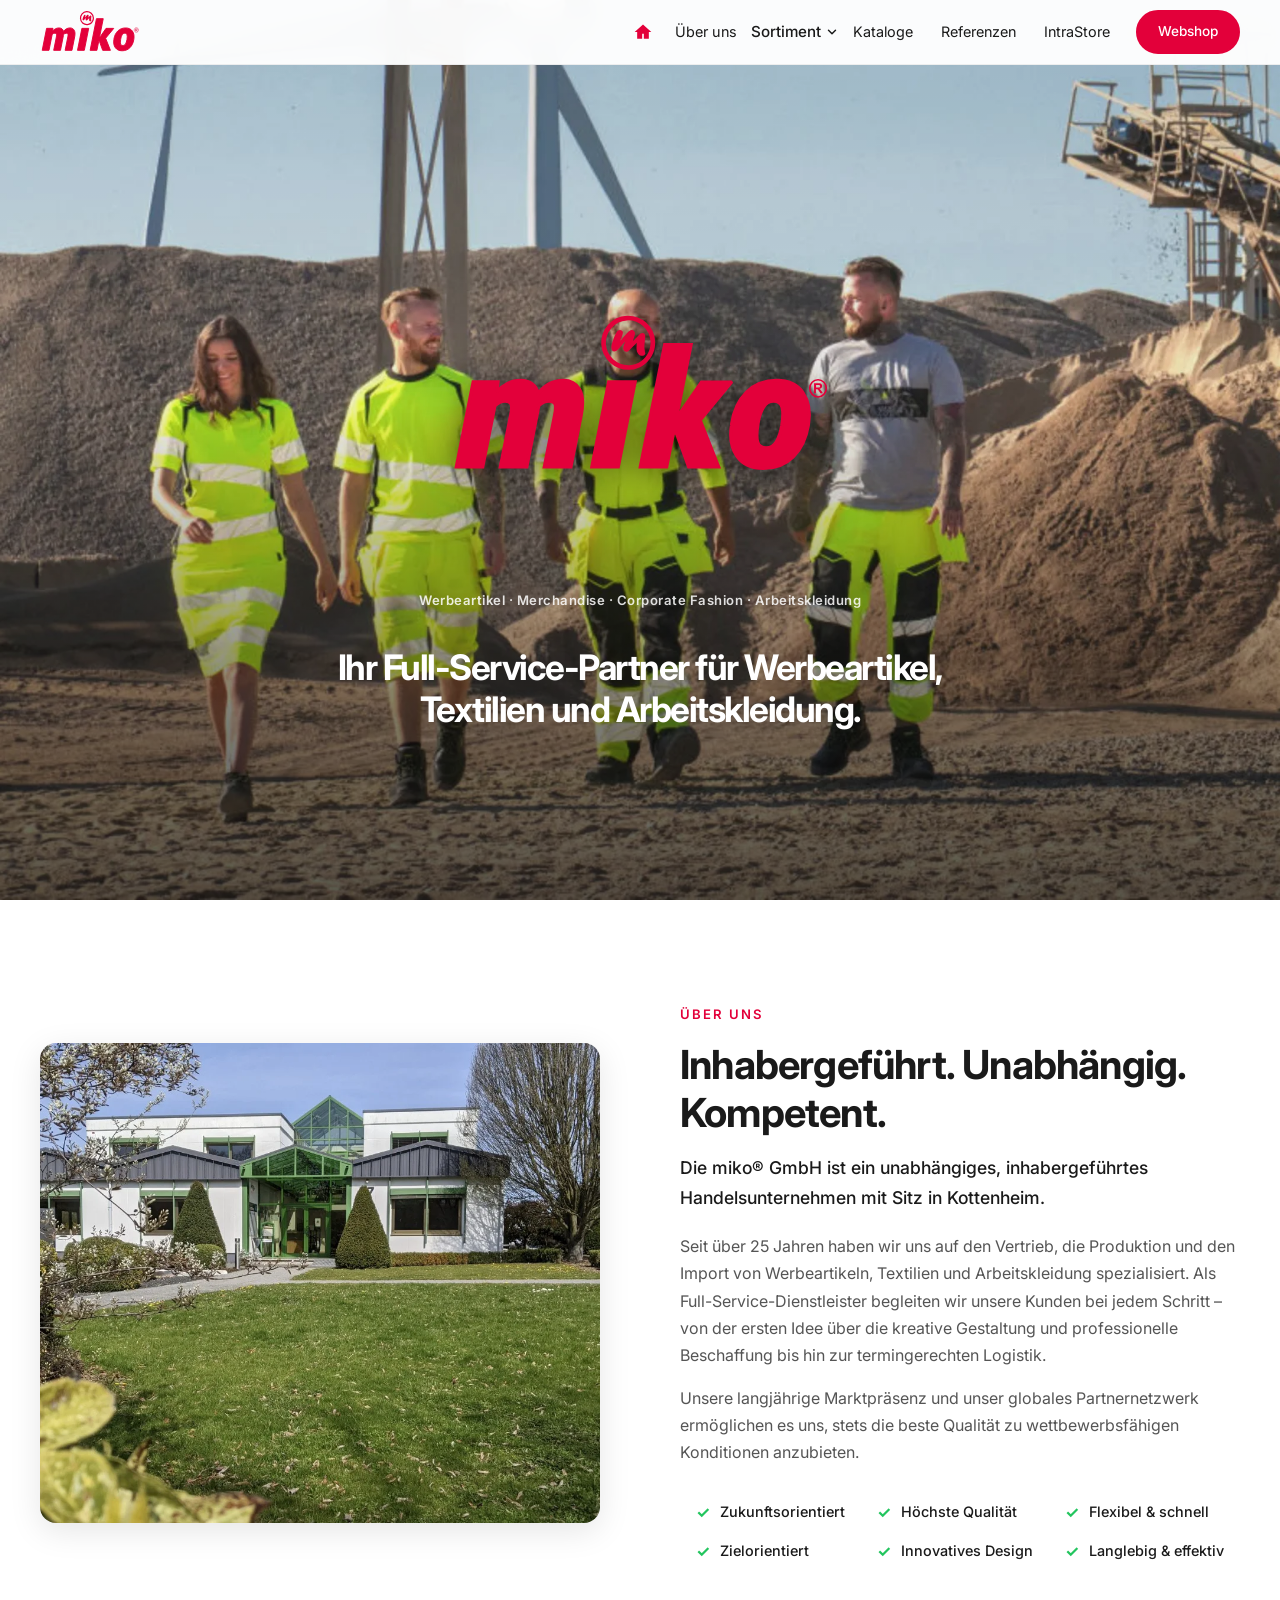
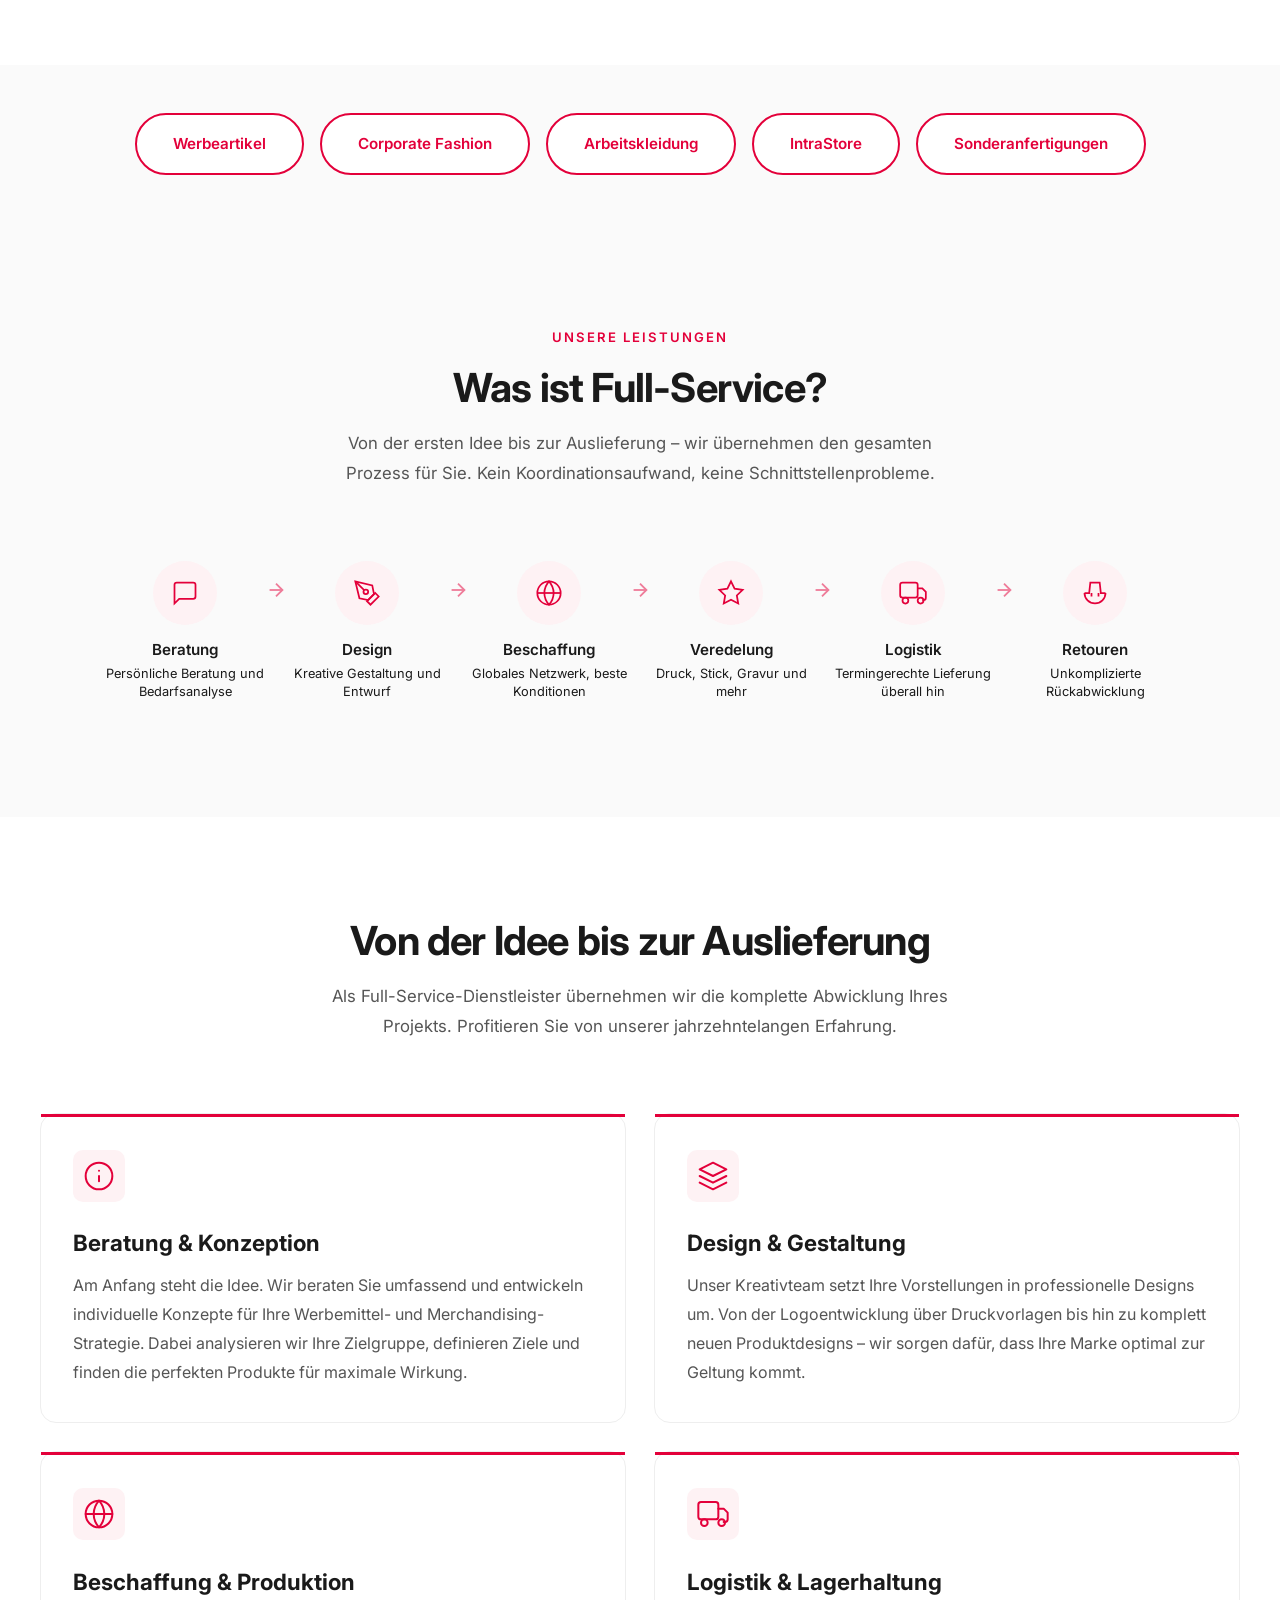
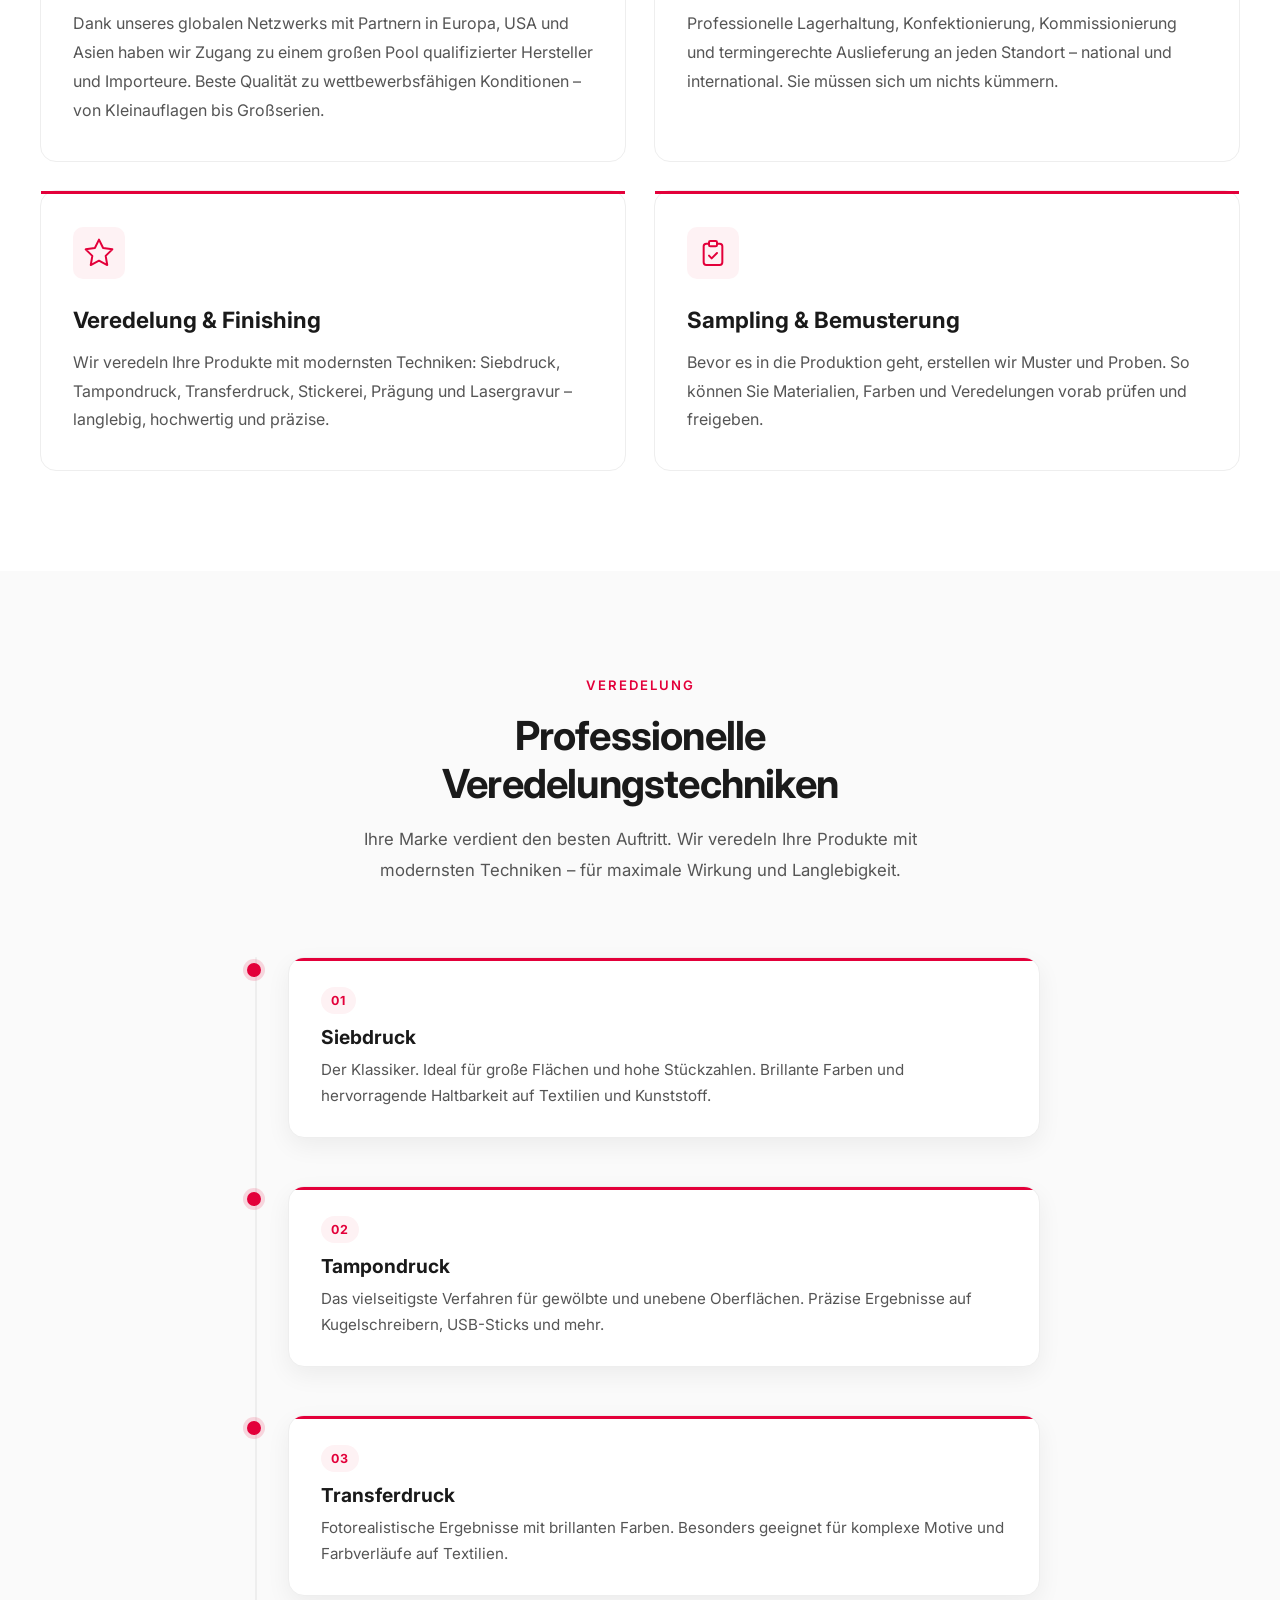
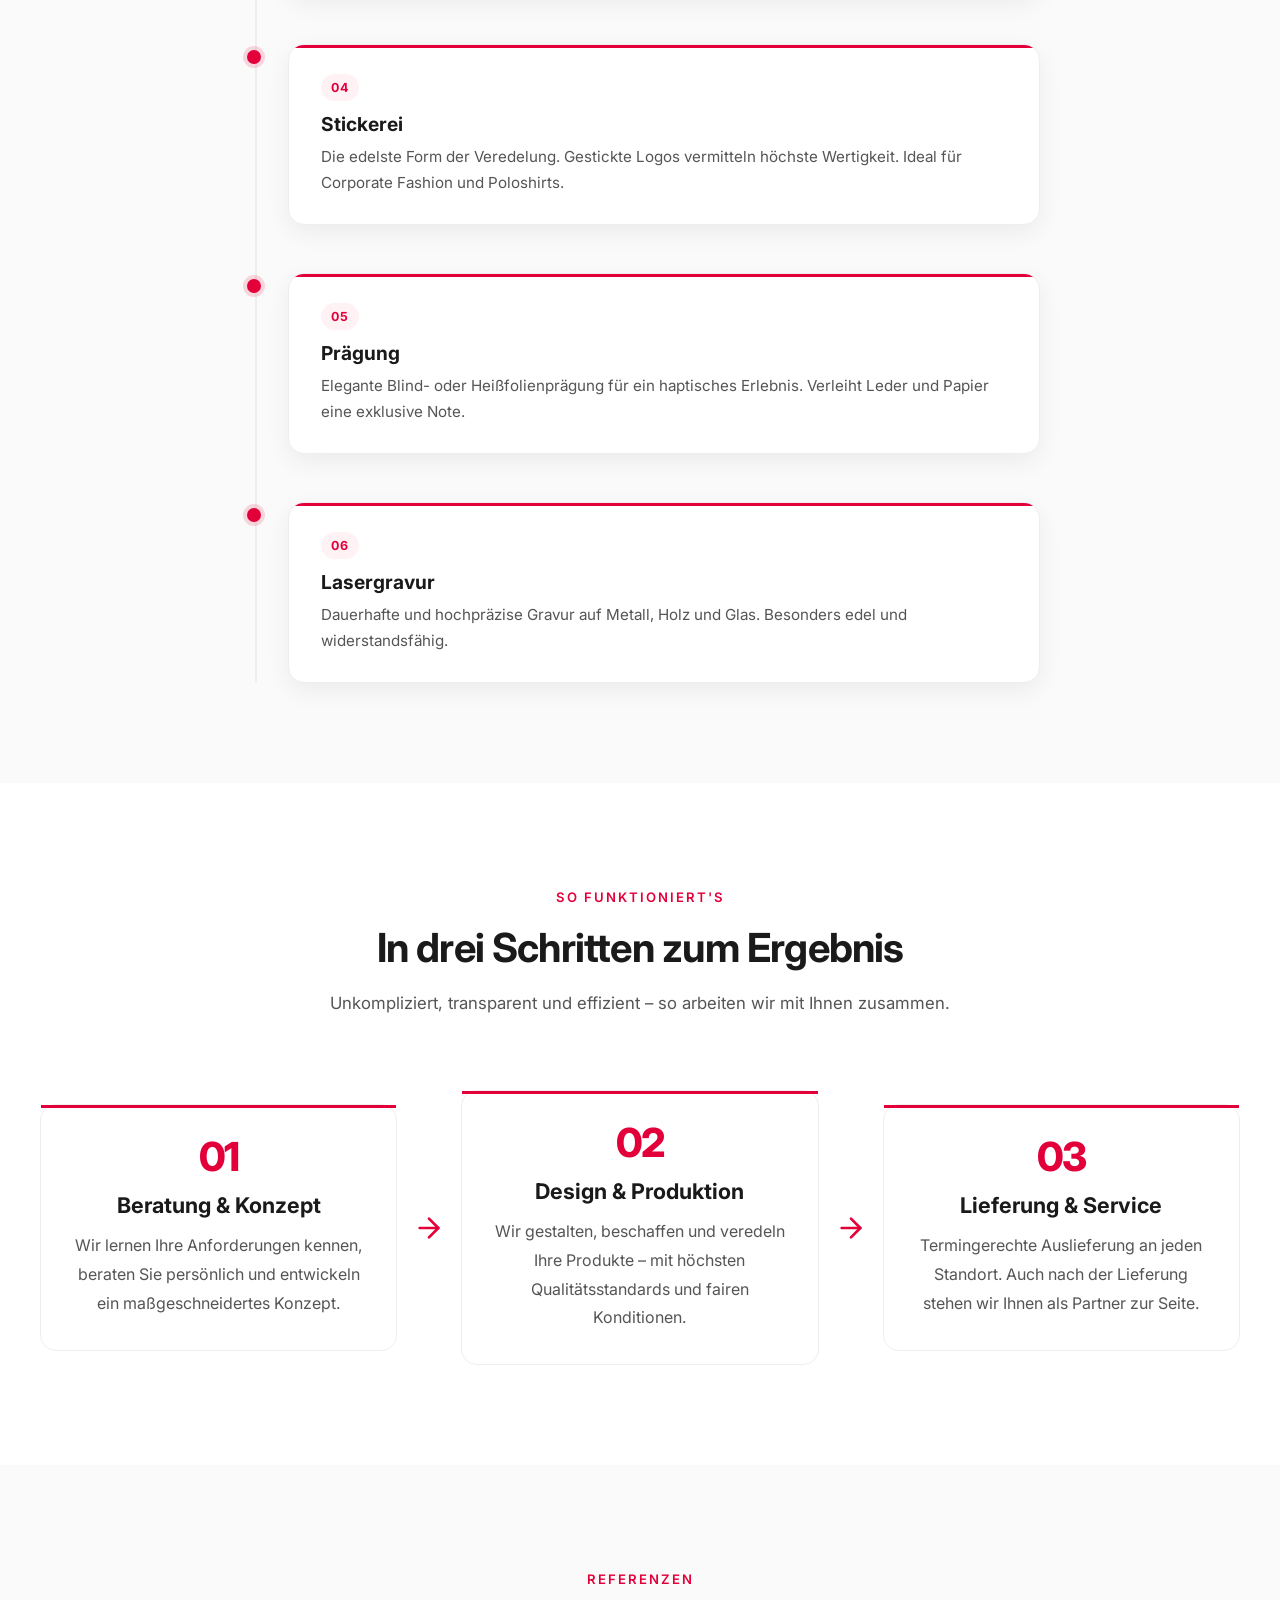
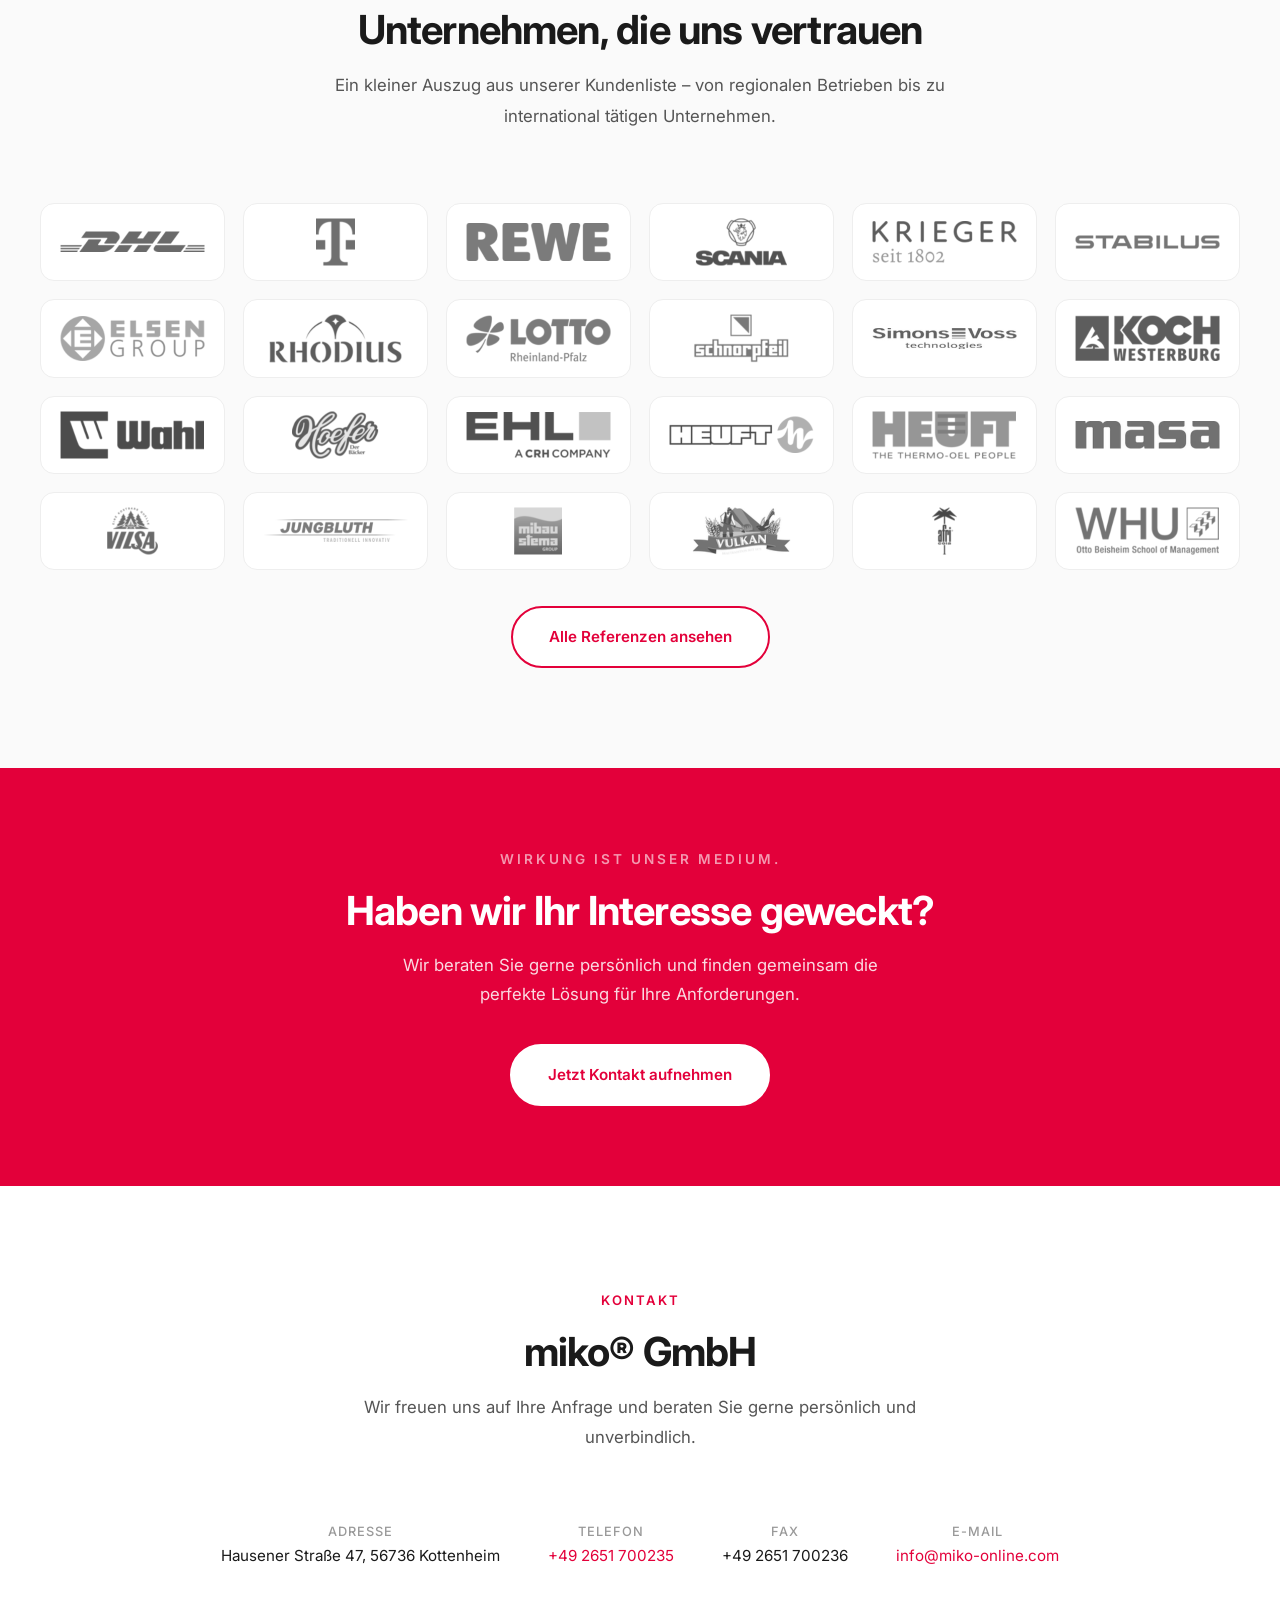
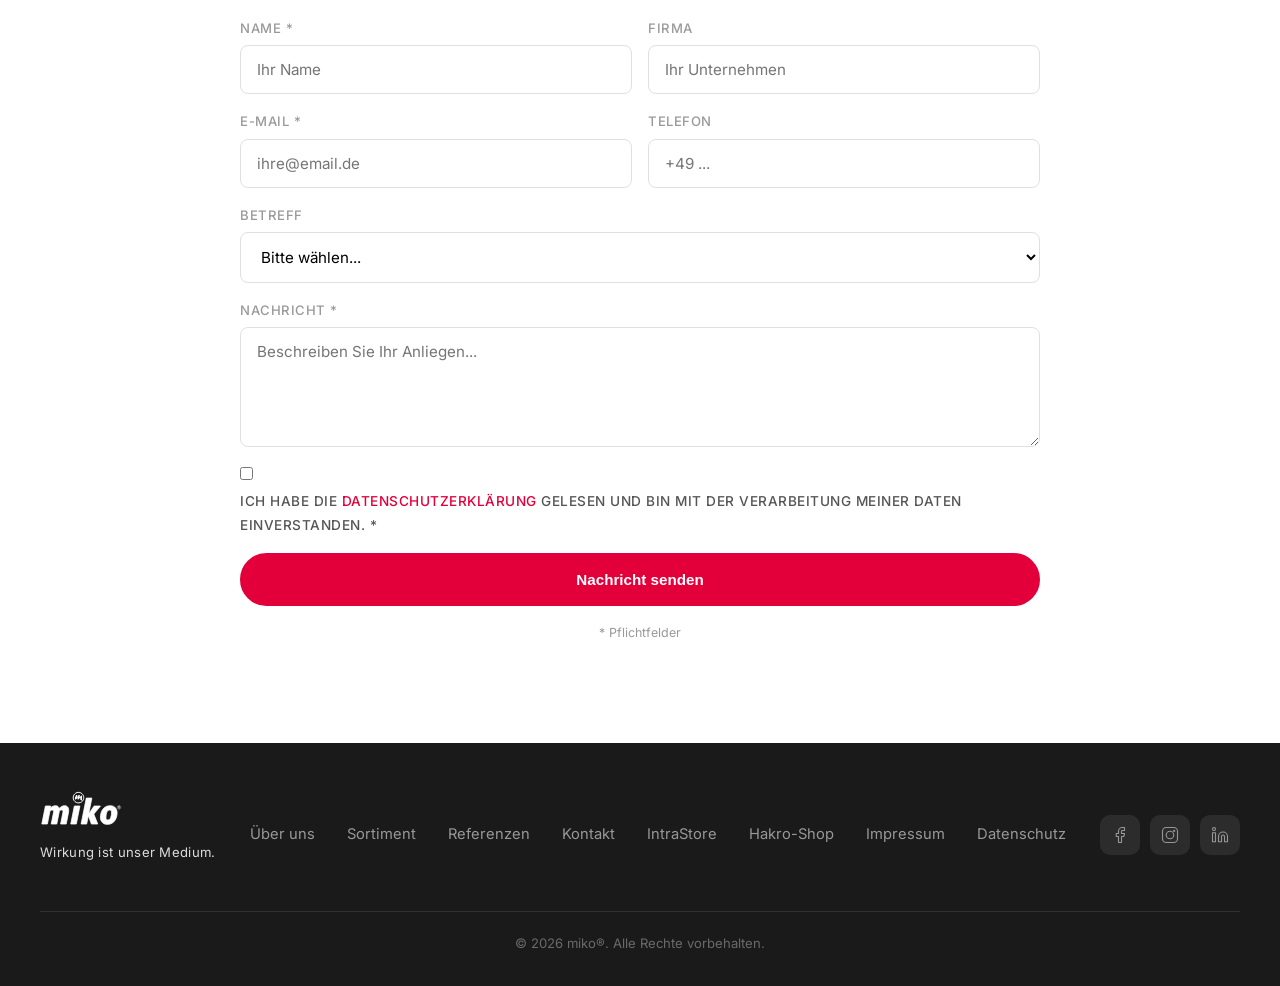
==== commit 63d932da: "Hakro-Shop: weitere Buttons und Footer-Link auf allen Seiten Corporate Fashion: Button zusaetzlich i" ====
--- a/index.html
+++ b/index.html
@@ -521,6 +521,7 @@
           <a href="referenzen.html">Referenzen</a>
           <a href="index.html#kontakt">Kontakt</a>
           <a href="https://www.intrastore.de/" target="_blank" rel="noopener">IntraStore</a>
+          <a href="https://www.hakroshop.com" target="_blank" rel="noopener">Hakro-Shop</a>
           <a href="impressum.html">Impressum</a>
           <a href="datenschutz.html">Datenschutz</a>
         </nav>
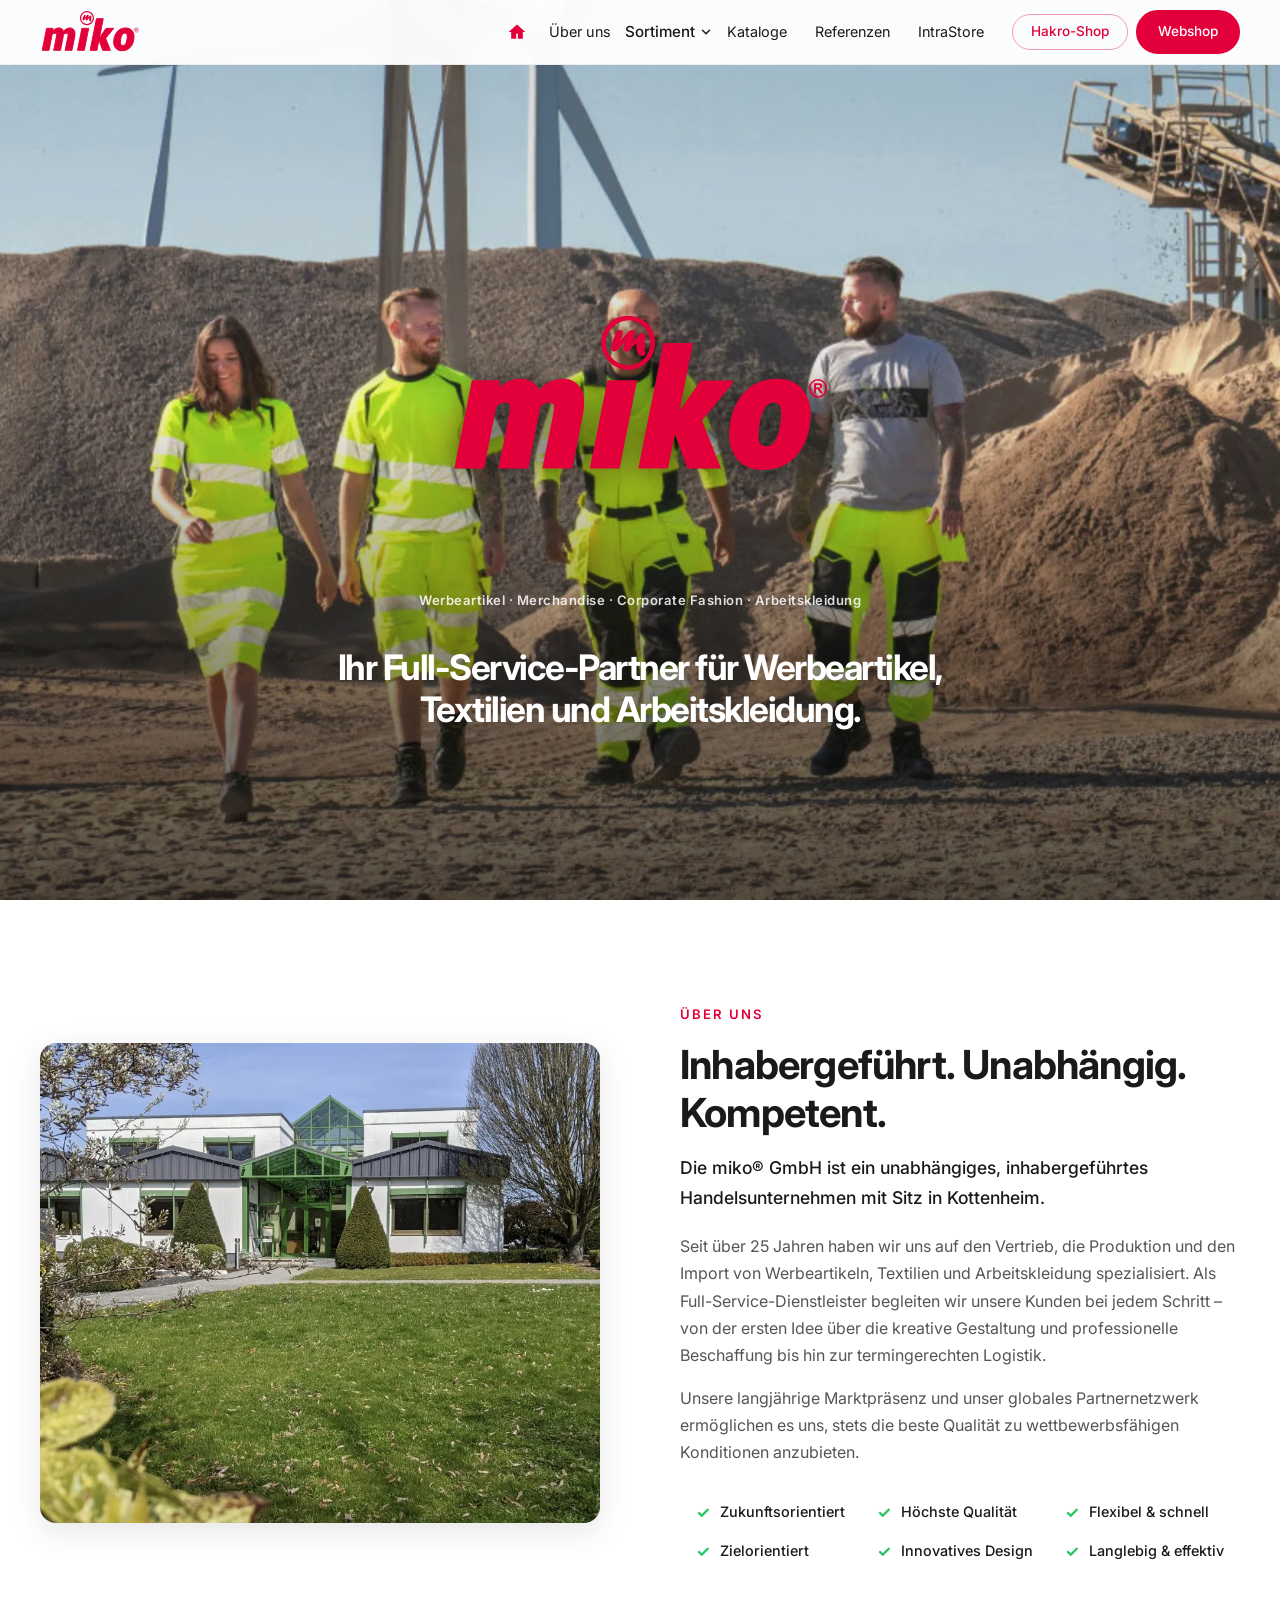
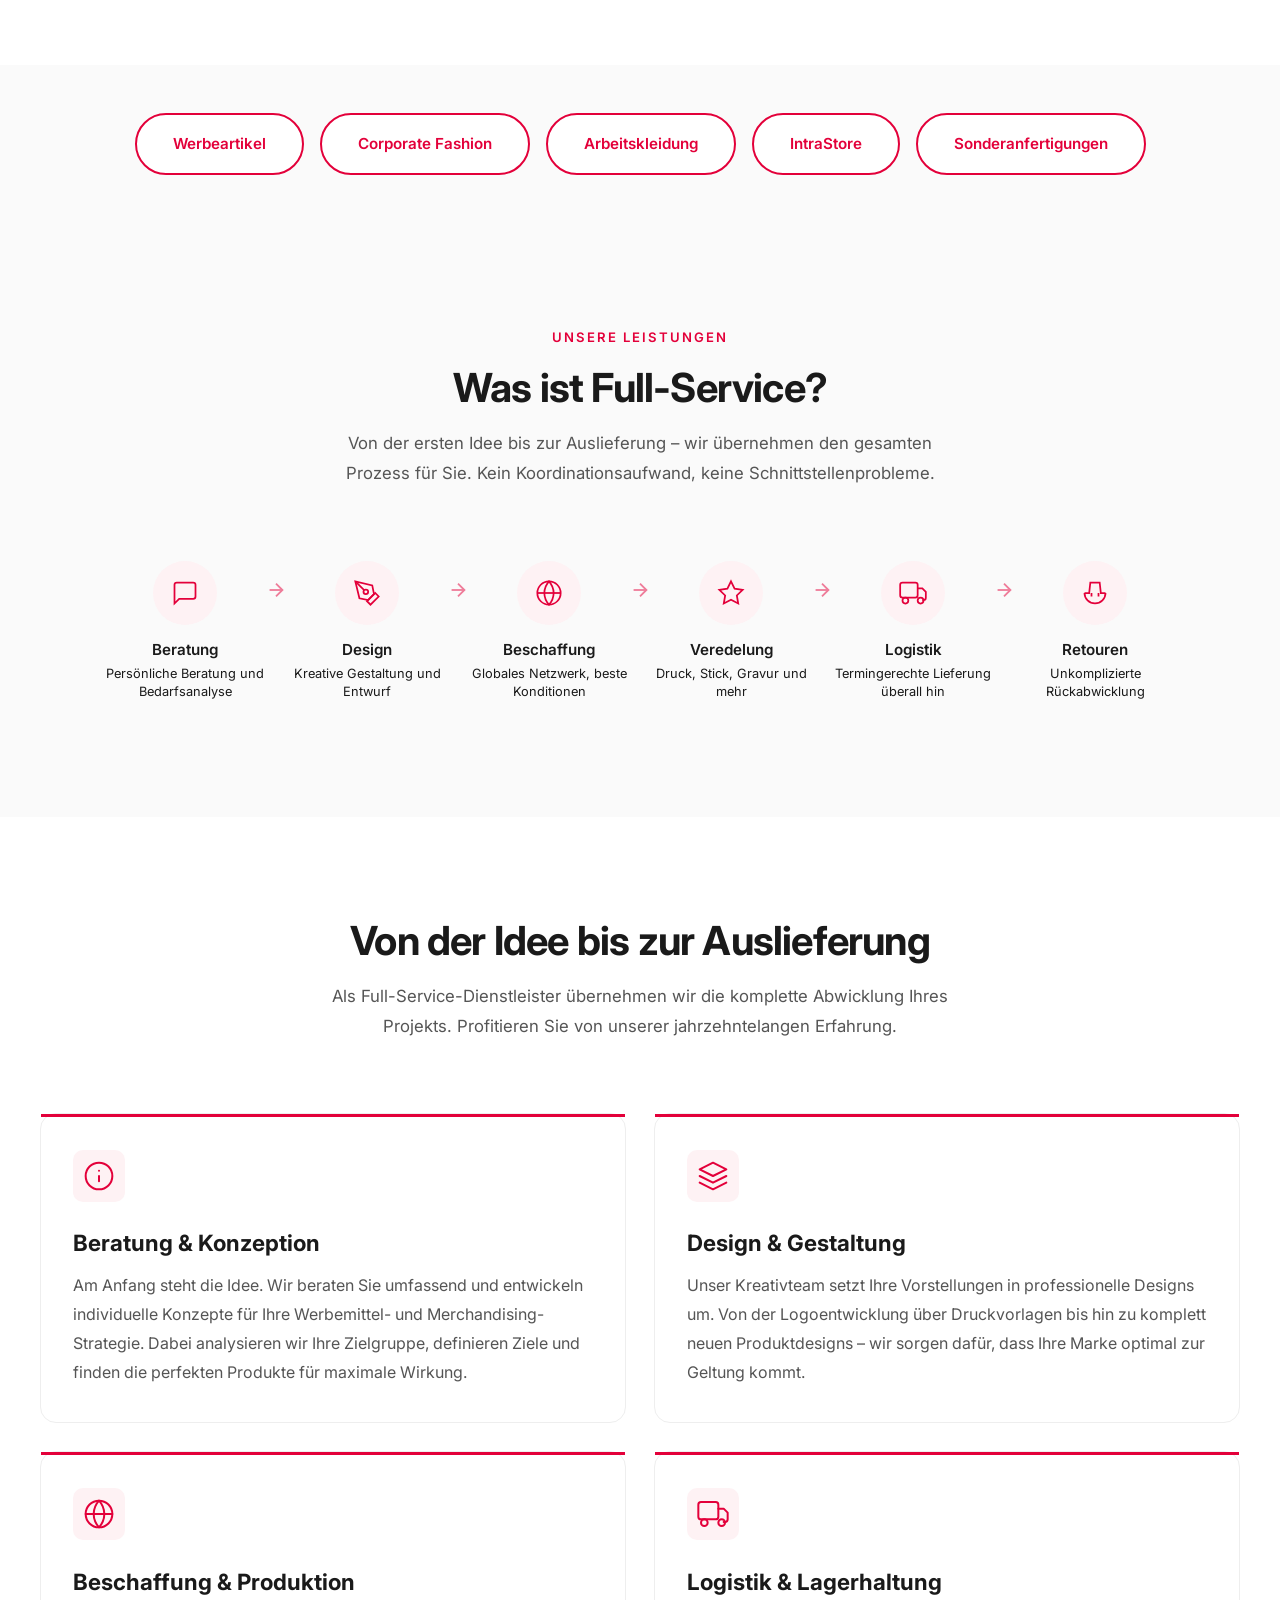
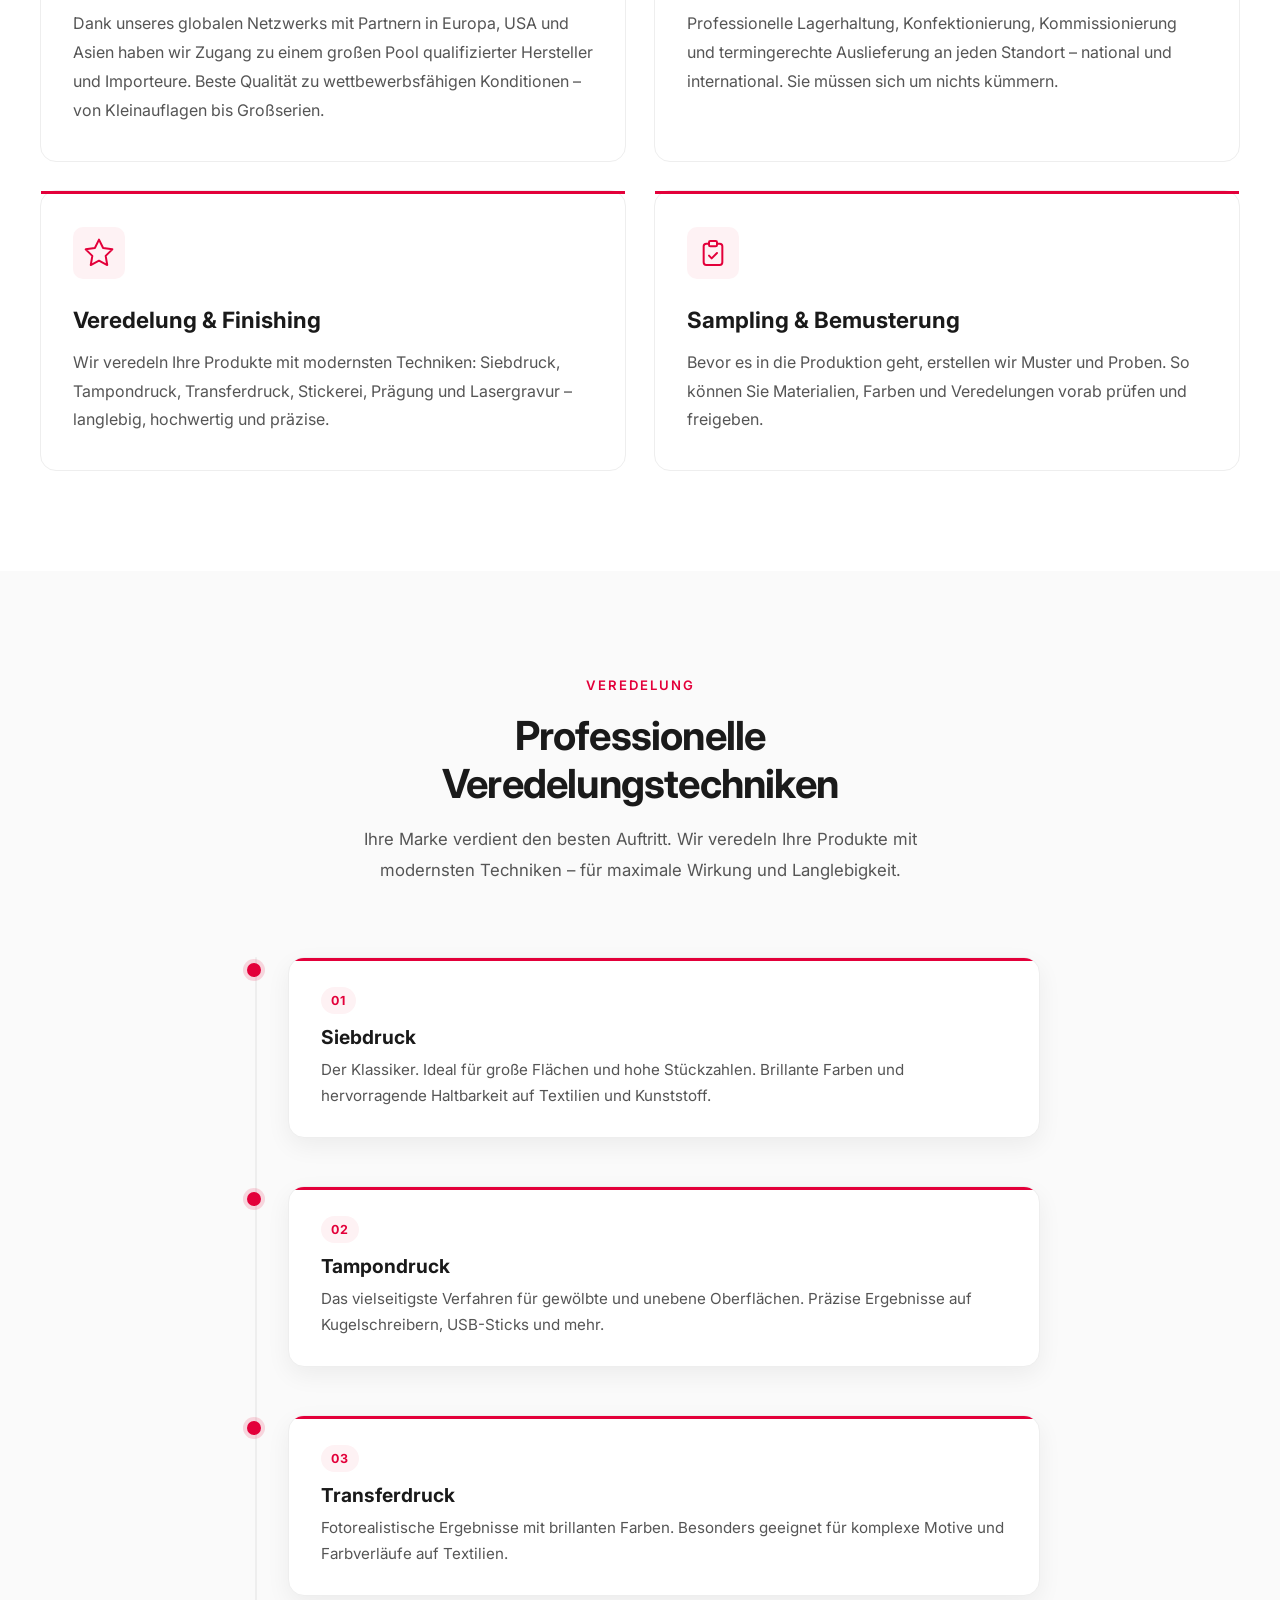
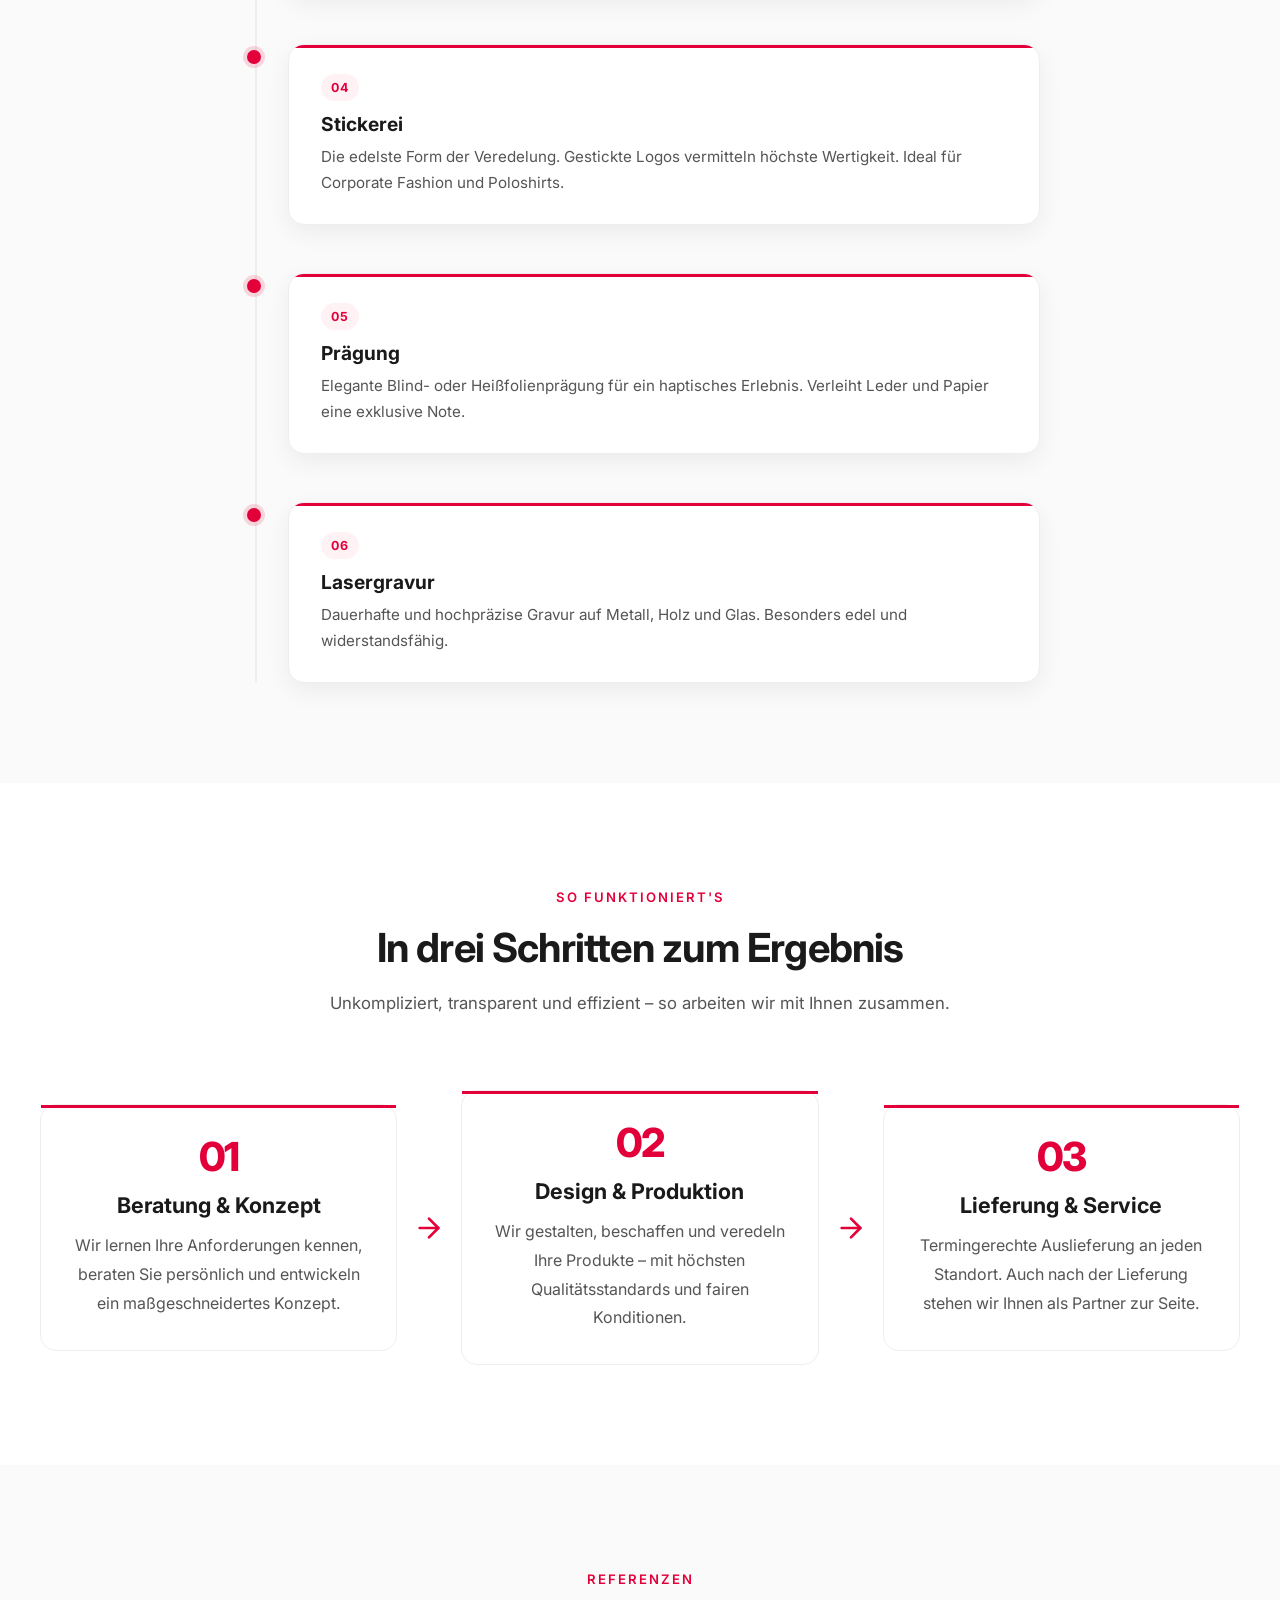
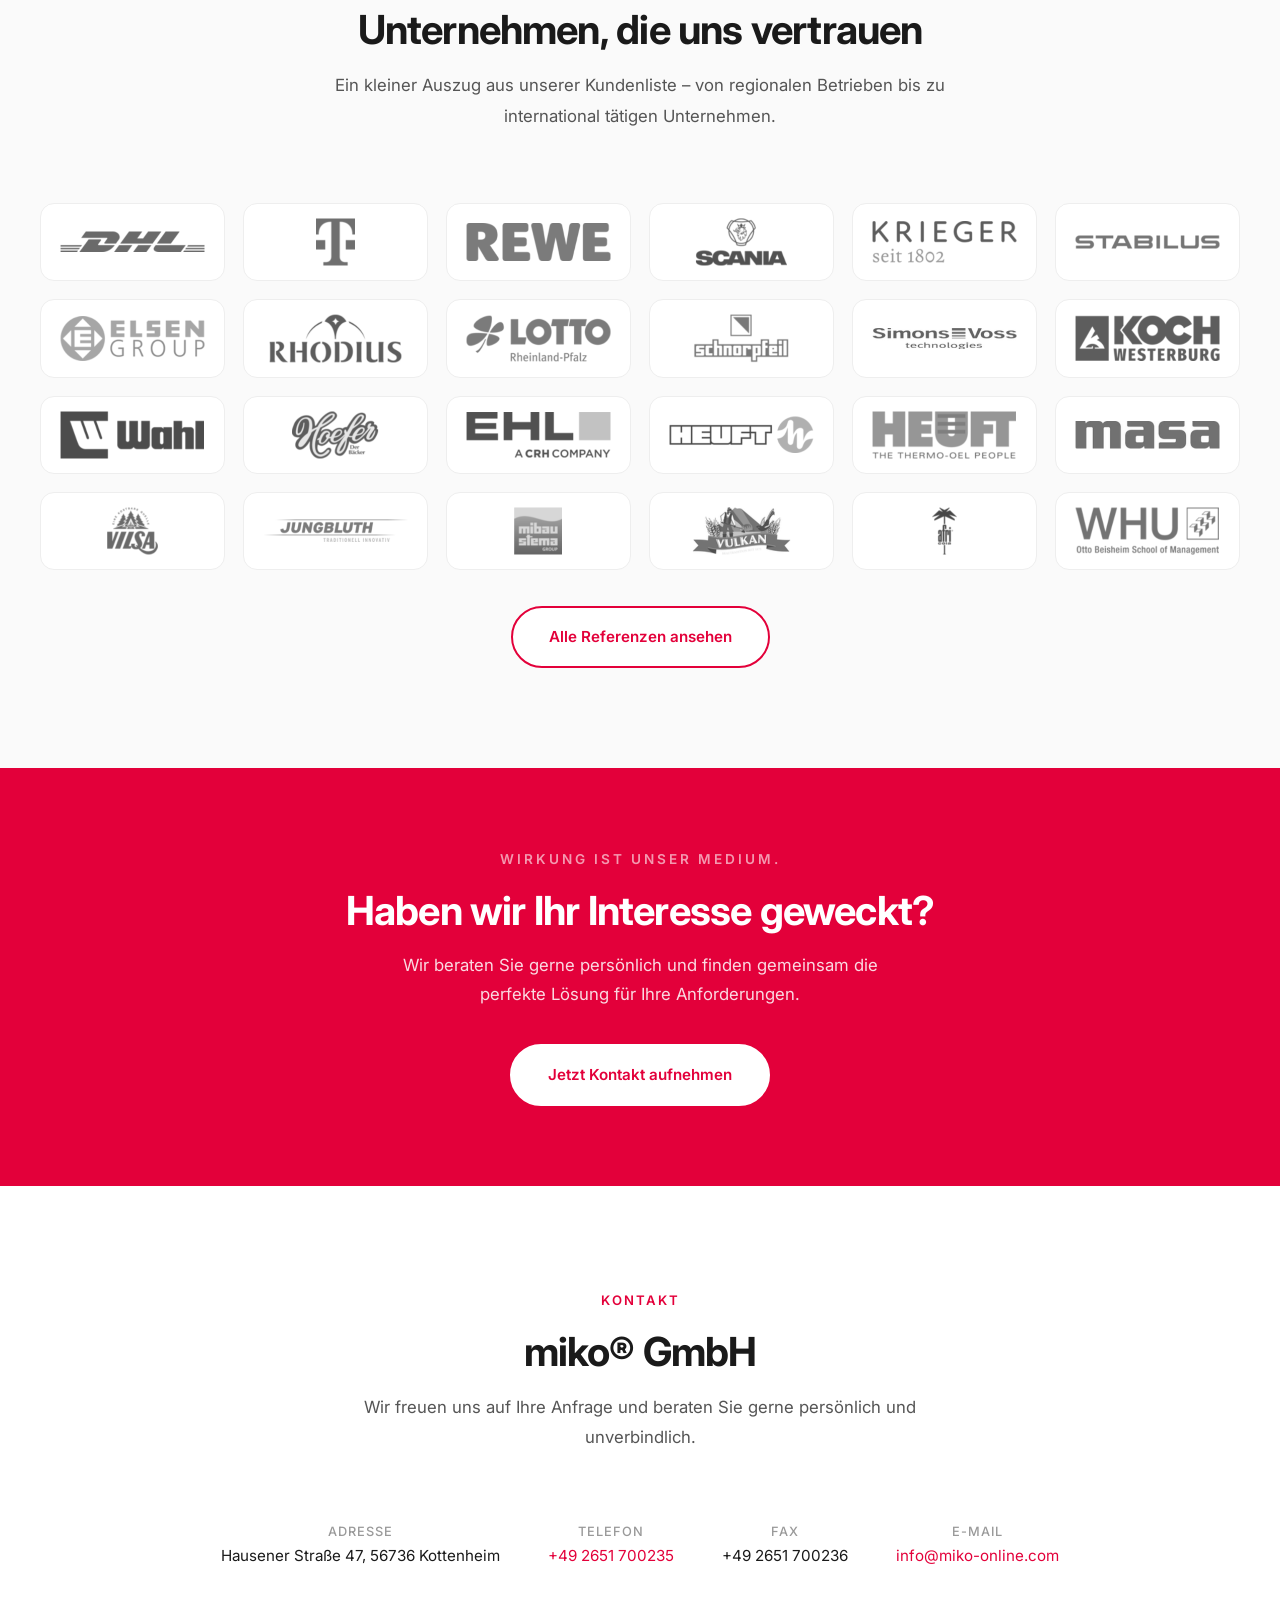
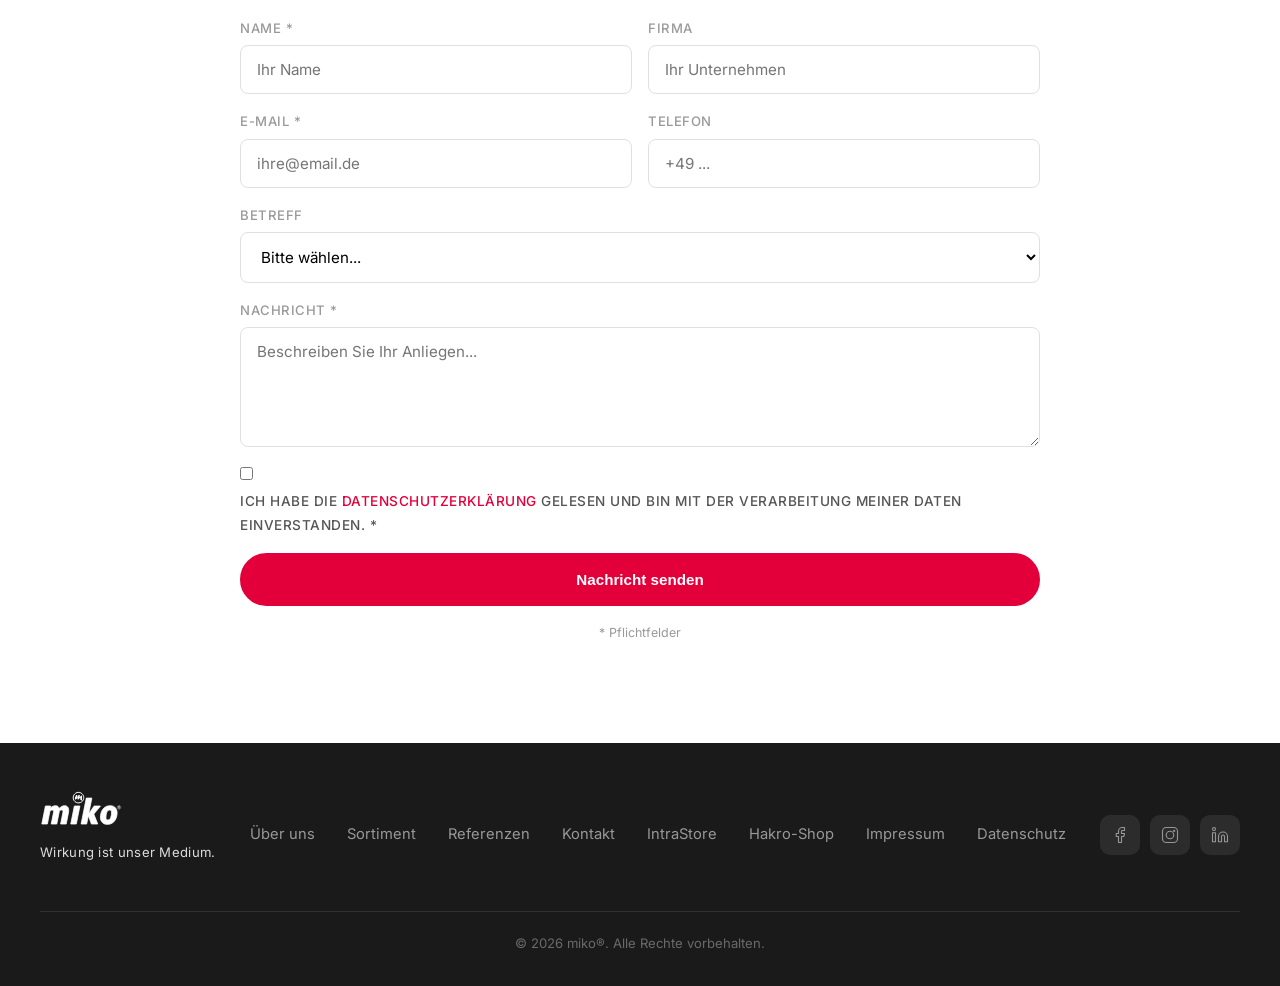
==== commit 737bb7d2: "Kopfzeile: Hakro-Shop neben Webshop als Shop-Paar Beide Shop-Einstiege liegen jetzt in einem gemeins" ====
--- a/index.html
+++ b/index.html
@@ -3,35 +3,36 @@
 <head>
   <meta charset="UTF-8">
   <meta name="viewport" content="width=device-width, initial-scale=1.0">
-  <meta name="description" content="miko® GmbH – Ihr Full-Service-Partner für Werbeartikel, Merchandising, Corporate Fashion und Arbeitskleidung. Über 25 Jahre Erfahrung.">
-  <title>miko® GmbH – Werbeartikel · Merchandising · Corporate Fashion · Arbeitskleidung</title>
+  <meta name="description" content="Werbeartikel, Corporate Fashion und Arbeitskleidung mit Ihrem Logo – Beratung, Veredelung und Lieferung aus einer Hand. miko® GmbH, seit über 25 Jahren.">
+  <title>Werbeartikel & Corporate Fashion aus der Eifel | miko®</title>
   <link rel="preconnect" href="https://fonts.googleapis.com">
   <link rel="preconnect" href="https://fonts.gstatic.com" crossorigin>
   <link href="https://fonts.googleapis.com/css2?family=Inter:wght@400;500;600;700;800&display=swap" rel="stylesheet">
   <link rel="stylesheet" href="assets/css/style.css">
+  <link rel="preload" as="image" href="assets/video/startseite-poster.webp" fetchpriority="high">
   <link rel="icon" href="assets/img/favicon.ico" sizes="any">
   <link rel="icon" href="assets/img/favicon.png" type="image/png" sizes="32x32">
   <link rel="apple-touch-icon" href="assets/img/apple-touch-icon.png">
-  <link rel="canonical" href="https://www.miko-online.com/">
+  <link rel="canonical" href="https://miko-online.com/">
   <meta property="og:type" content="website">
   <meta property="og:site_name" content="miko® GmbH">
   <meta property="og:locale" content="de_DE">
-  <meta property="og:title" content="miko® GmbH – Werbeartikel · Merchandising · Corporate Fashion · Arbeitskleidung">
-  <meta property="og:description" content="miko® GmbH – Ihr Full-Service-Partner für Werbeartikel, Merchandising, Corporate Fashion und Arbeitskleidung. Über 25 Jahre Erfahrung.">
-  <meta property="og:url" content="https://www.miko-online.com/">
-  <meta property="og:image" content="https://www.miko-online.com/assets/img/og-image.jpg">
+  <meta property="og:title" content="Werbeartikel & Corporate Fashion aus der Eifel | miko®">
+  <meta property="og:description" content="Werbeartikel, Corporate Fashion und Arbeitskleidung mit Ihrem Logo – Beratung, Veredelung und Lieferung aus einer Hand. miko® GmbH, seit über 25 Jahren.">
+  <meta property="og:url" content="https://miko-online.com/">
+  <meta property="og:image" content="https://miko-online.com/assets/img/og-image.jpg">
   <meta name="twitter:card" content="summary_large_image">
-  <meta name="twitter:title" content="miko® GmbH – Werbeartikel · Merchandising · Corporate Fashion · Arbeitskleidung">
-  <meta name="twitter:description" content="miko® GmbH – Ihr Full-Service-Partner für Werbeartikel, Merchandising, Corporate Fashion und Arbeitskleidung. Über 25 Jahre Erfahrung.">
-  <meta name="twitter:image" content="https://www.miko-online.com/assets/img/og-image.jpg">
+  <meta name="twitter:title" content="Werbeartikel & Corporate Fashion aus der Eifel | miko®">
+  <meta name="twitter:description" content="Werbeartikel, Corporate Fashion und Arbeitskleidung mit Ihrem Logo – Beratung, Veredelung und Lieferung aus einer Hand. miko® GmbH, seit über 25 Jahren.">
+  <meta name="twitter:image" content="https://miko-online.com/assets/img/og-image.jpg">
   <script type="application/ld+json">
   {
     "@context": "https://schema.org",
     "@type": "Organization",
     "name": "miko® GmbH",
-    "url": "https://www.miko-online.com/",
-    "logo": "https://www.miko-online.com/assets/img/miko-logo.svg",
-    "image": "https://www.miko-online.com/assets/img/og-image.jpg",
+    "url": "https://miko-online.com/",
+    "logo": "https://miko-online.com/assets/img/miko-logo.svg",
+    "image": "https://miko-online.com/assets/img/og-image.jpg",
     "description": "Full-Service-Partner für Werbeartikel, Merchandising, Corporate Fashion und Arbeitskleidung.",
     "email": "info@miko-online.com",
     "telephone": "+49 2651 700235",
@@ -56,7 +57,7 @@
   <header class="header" id="header">
     <div class="container header-main">
       <a href="index.html" class="logo">
-        <img loading="lazy" decoding="async" src="assets/img/miko-logo.svg" alt="miko® GmbH">
+        <img fetchpriority="high" decoding="async" src="assets/img/miko-logo.svg" alt="miko® GmbH">
       </a>
       <nav>
         <ul class="nav-links" id="navLinks">
@@ -77,7 +78,10 @@
           <li><a href="kataloge.html">Kataloge</a></li>
           <li><a href="referenzen.html">Referenzen</a></li>
           <li><a href="https://www.intrastore.de/" target="_blank" rel="noopener">IntraStore</a></li>
-          <li><a href="https://www.miko-shop.com/" target="_blank" rel="noopener" class="btn btn-red">Webshop</a></li>
+          <li class="nav-shops">
+            <a href="https://www.hakroshop.com" target="_blank" rel="noopener" class="btn-shop-ghost">Hakro-Shop</a>
+            <a href="https://www.miko-shop.com/" target="_blank" rel="noopener" class="btn btn-red">Webshop</a>
+          </li>
         </ul>
       </nav>
       <button class="nav-toggle" id="navToggle" aria-label="Menü öffnen">
--- a/assets/css/style.css
+++ b/assets/css/style.css
@@ -232,6 +232,53 @@
 .nav-links a.btn-red:hover {
   color: var(--white) !important;
   background: var(--red-dark);
+}
+
+/* ── Shop-Paar in der Kopfzeile (Hakro-Shop + Webshop) ──
+   Ein gemeinsames <li>, damit beide als zusammengehoerige
+   Einstiege lesen statt als zwei zufaellige Buttons.        */
+.nav-links .nav-shops {
+  display: flex;
+  align-items: center;
+  gap: 8px;
+  margin-left: 14px;
+}
+.nav-links .nav-shops a.btn-red { margin-left: 0; }
+
+/* Sekundaer: gleiche Pillenform, nur als Umriss.
+   Im Ruhezustand zurueckhaltend, beim Hover gefuellt. */
+.nav-links a.btn-shop-ghost {
+  padding: 7px 18px;
+  font-size: 0.85rem;
+  font-weight: 500;
+  line-height: 1.4;
+  letter-spacing: 0;
+  white-space: nowrap;
+  color: var(--red);
+  background: transparent;
+  border: 1.5px solid rgba(227, 0, 58, 0.38);
+  border-radius: 50px;
+  transition: color 0.25s ease, background 0.25s ease, border-color 0.25s ease;
+}
+.nav-links a.btn-shop-ghost:hover,
+.nav-links a.btn-shop-ghost:focus-visible {
+  color: var(--white);
+  background: var(--red);
+  border-color: var(--red);
+}
+.nav-links a.btn-shop-ghost:focus-visible {
+  outline: 2px solid var(--red);
+  outline-offset: 2px;
+}
+
+/* Zwischenbreiten: Navigation etwas enger schnueren,
+   damit das Shop-Paar bis zur Hamburger-Grenze passt. */
+@media (max-width: 1200px) {
+  .nav-links a { padding: 6px 10px; }
+  .nav-links .nav-shops { margin-left: 8px; gap: 6px; }
+  .nav-links a.btn-shop-ghost { padding: 7px 14px; font-size: 0.82rem; }
+  .nav-links .btn-red,
+  .nav-links a.btn-red { padding: 8px 16px; font-size: 0.82rem; }
 }
 
 /* Dropdown */
@@ -2404,6 +2451,33 @@
     font-size: 1rem;
     border-radius: 50px;
   }
+
+  /* Shop-Paar mobil: eine Reihe, zwei gleich breite Haelften.
+     Spart Hoehe im Menue und zeigt die Zusammengehoerigkeit. */
+  .nav-links .nav-shops {
+    width: 100%;
+    margin-left: 0;
+    margin-top: 18px;
+    gap: 10px;
+  }
+  .nav-links .nav-shops a {
+    flex: 1 1 0;
+    min-width: 0;
+    margin-top: 0;
+    text-align: center;
+    border-bottom: none !important;
+  }
+  .nav-links .nav-shops a.btn-red {
+    width: auto;
+    margin-top: 0;
+    padding: 15px 12px;
+  }
+  .nav-links a.btn-shop-ghost {
+    display: block;
+    padding: 13.5px 12px;
+    font-size: 0.95rem;
+    border-width: 1.5px;
+  }
 }
 
 @media (max-width: 768px) {
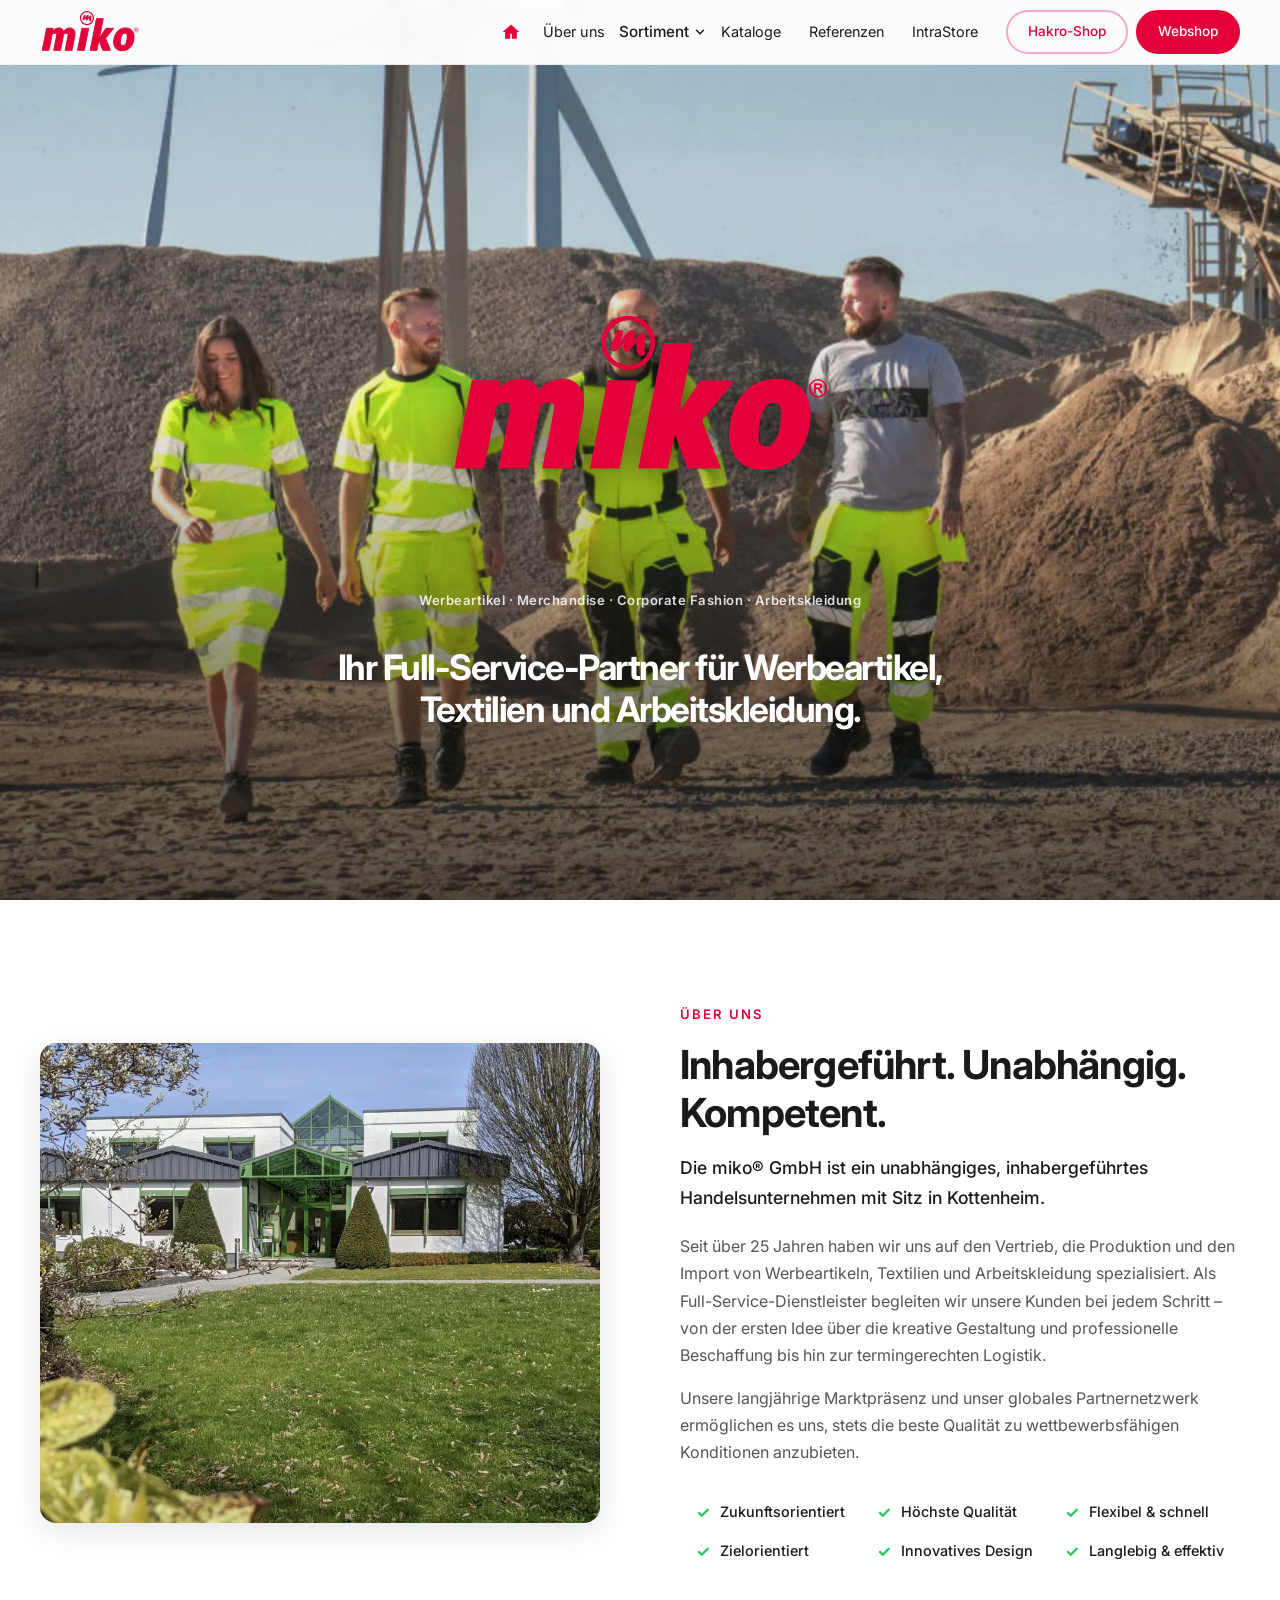
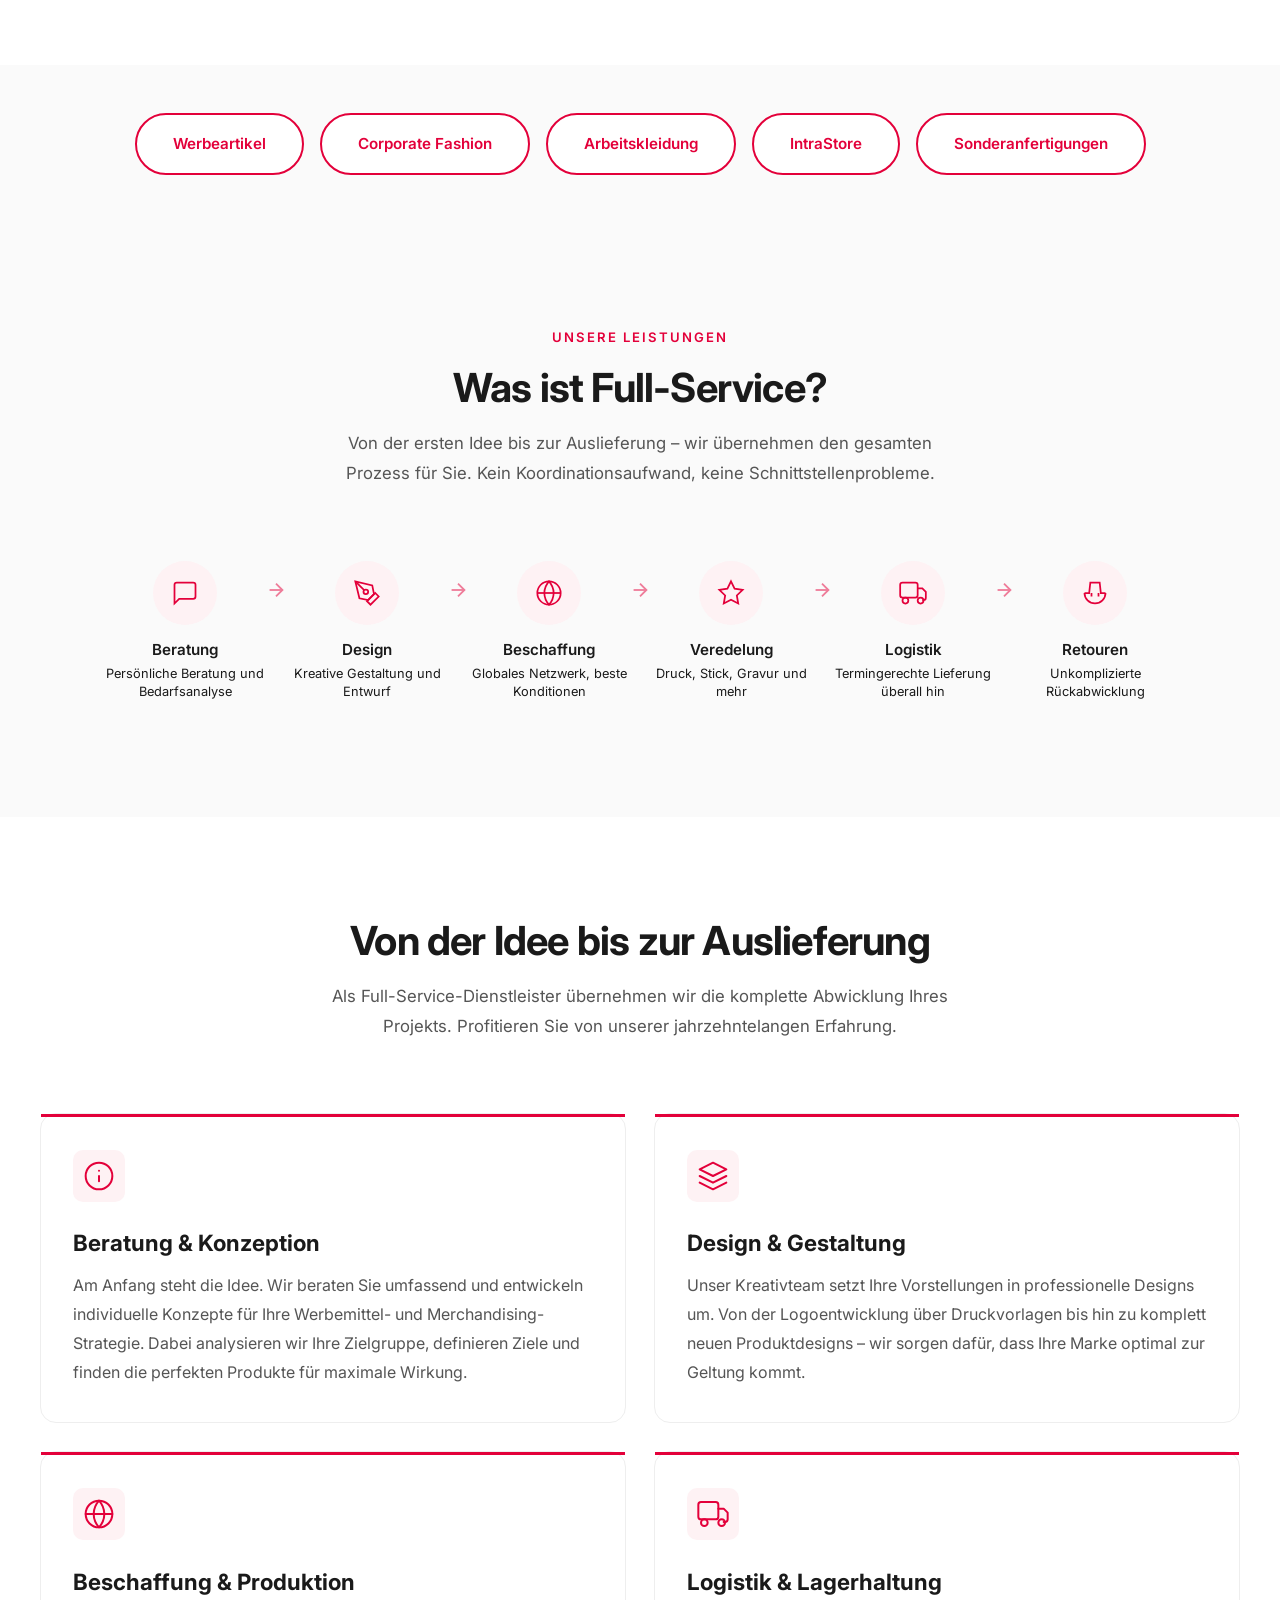
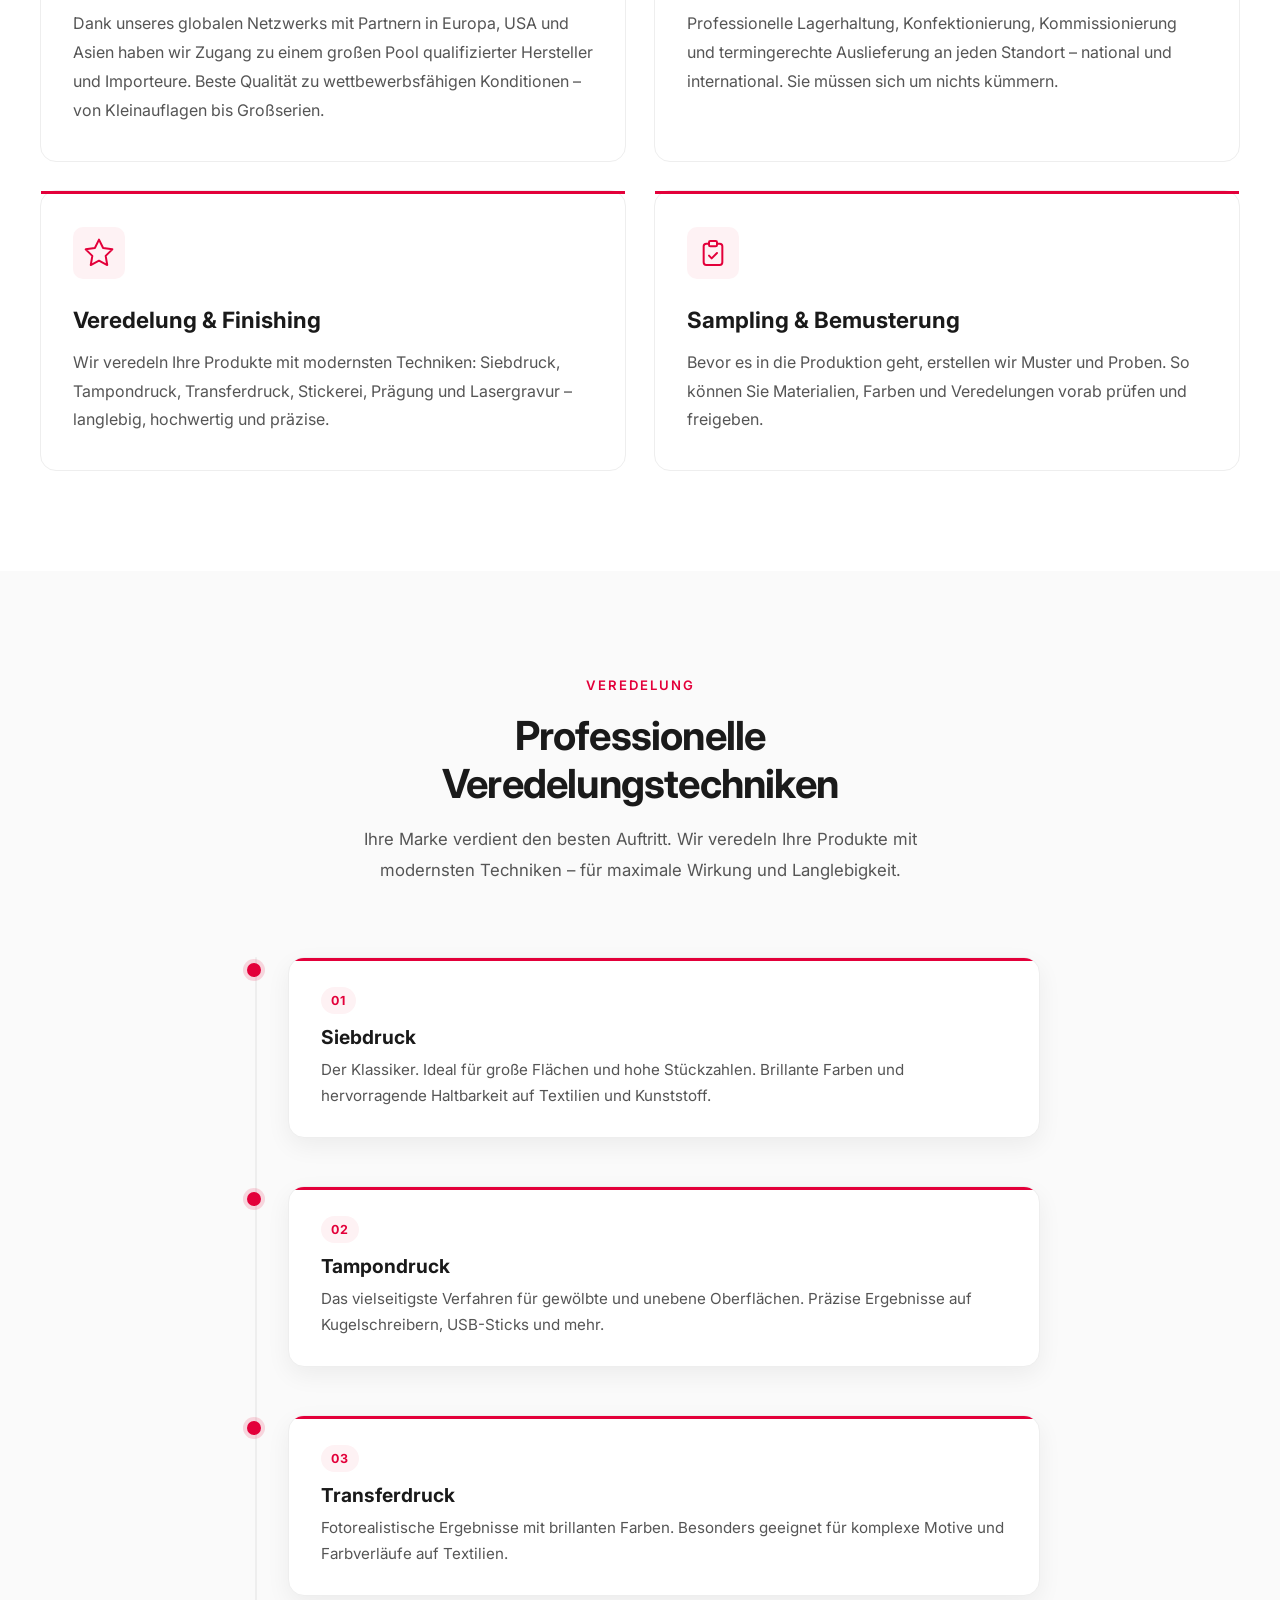
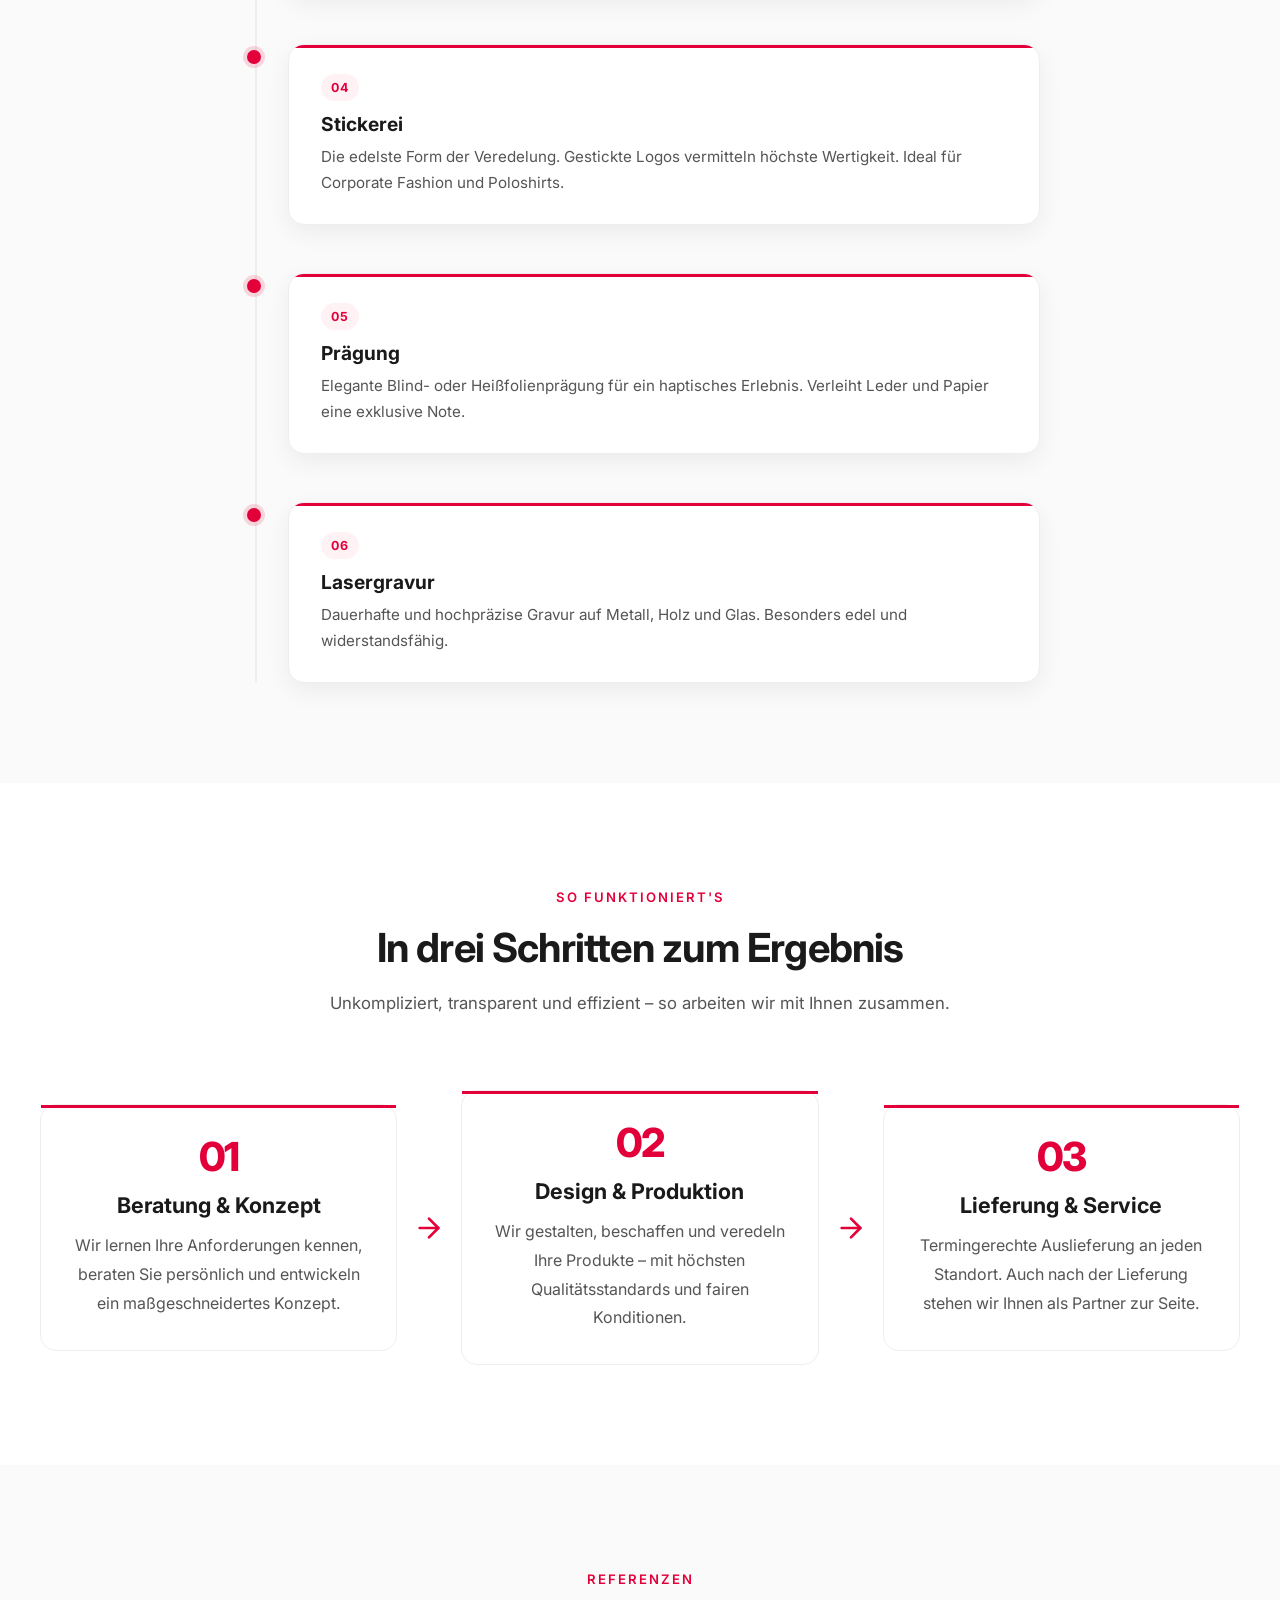
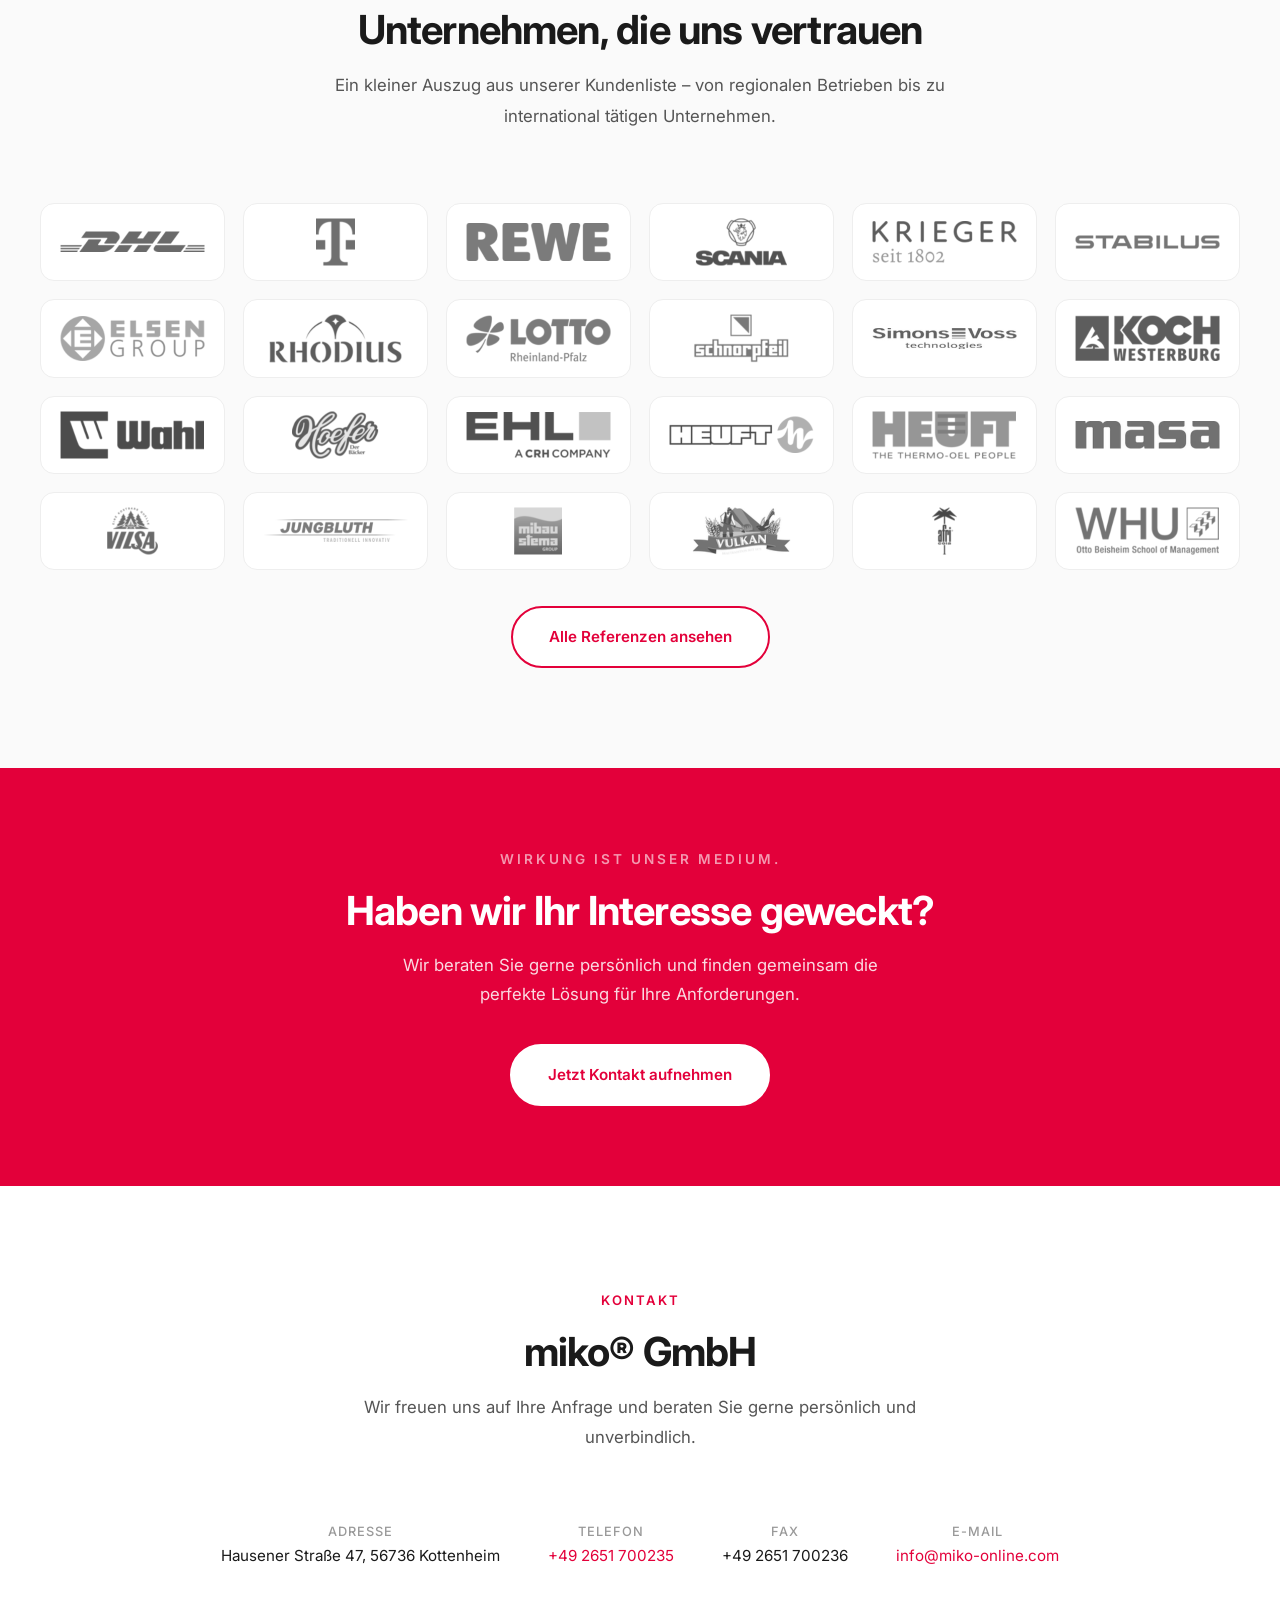
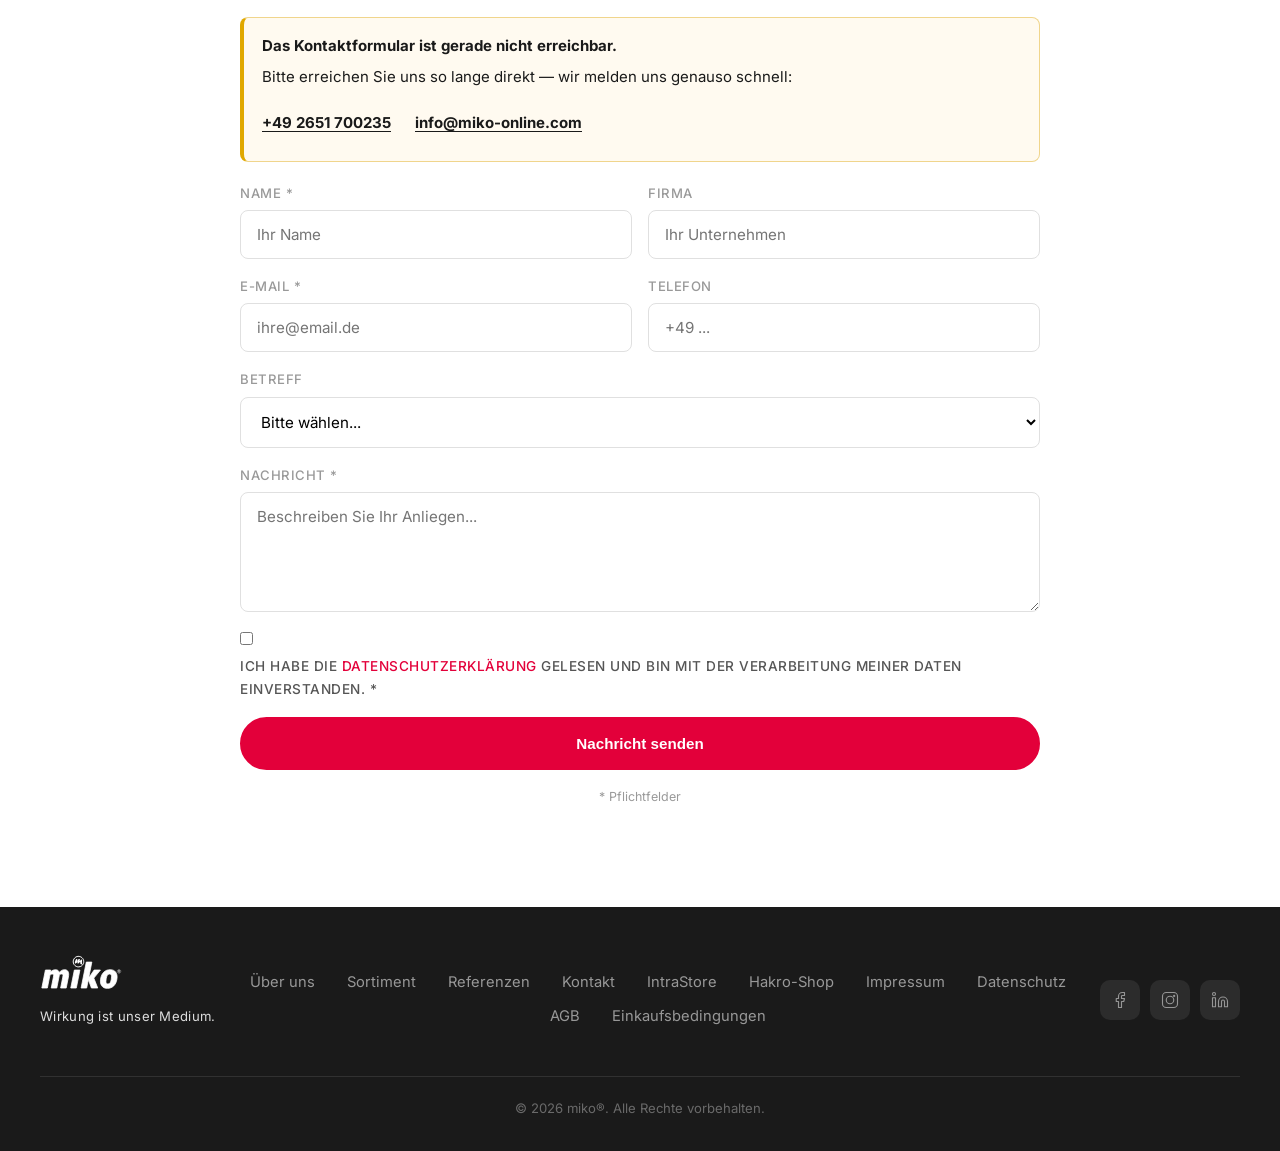
==== commit ebe0175c: "AGB und Einkaufsbedingungen fuer beide Firmen, Links in der Fusszeile agb.html neu (Basis: Fassung A" ====
--- a/index.html
+++ b/index.html
@@ -528,6 +528,8 @@
           <a href="https://www.hakroshop.com" target="_blank" rel="noopener">Hakro-Shop</a>
           <a href="impressum.html">Impressum</a>
           <a href="datenschutz.html">Datenschutz</a>
+          <a href="agb.html">AGB</a>
+          <a href="einkaufsbedingungen.html">Einkaufsbedingungen</a>
         </nav>
         <div class="footer-socials">
           <a href="https://www.facebook.com/mikoshopcom/" target="_blank" rel="noopener" aria-label="Facebook">
--- a/assets/css/style.css
+++ b/assets/css/style.css
@@ -248,15 +248,17 @@
 /* Sekundaer: gleiche Pillenform, nur als Umriss.
    Im Ruhezustand zurueckhaltend, beim Hover gefuellt. */
 .nav-links a.btn-shop-ghost {
-  padding: 7px 18px;
+  /* Masse bewusst identisch zu .nav-links a.btn-red (8px/20px + 2px Rahmen),
+     damit beide Pillen exakt gleich hoch sind. Nicht auseinanderziehen. */
+  padding: 8px 20px;
   font-size: 0.85rem;
   font-weight: 500;
-  line-height: 1.4;
+  line-height: 1.7;
   letter-spacing: 0;
   white-space: nowrap;
   color: var(--red);
   background: transparent;
-  border: 1.5px solid rgba(227, 0, 58, 0.38);
+  border: 2px solid rgba(227, 0, 58, 0.32);
   border-radius: 50px;
   transition: color 0.25s ease, background 0.25s ease, border-color 0.25s ease;
 }
@@ -276,7 +278,7 @@
 @media (max-width: 1200px) {
   .nav-links a { padding: 6px 10px; }
   .nav-links .nav-shops { margin-left: 8px; gap: 6px; }
-  .nav-links a.btn-shop-ghost { padding: 7px 14px; font-size: 0.82rem; }
+  .nav-links a.btn-shop-ghost { padding: 8px 16px; font-size: 0.82rem; }
   .nav-links .btn-red,
   .nav-links a.btn-red { padding: 8px 16px; font-size: 0.82rem; }
 }
@@ -2343,6 +2345,7 @@
 /* ============ LEGAL ============ */
 .legal-content { max-width: 720px; margin: 0 auto; }
 .legal-content h3 { margin-top: 36px; margin-bottom: 12px; font-size: 1.1rem; }
+.legal-content h4 { margin-top: 24px; margin-bottom: 6px; font-size: 1rem; }
 .legal-content p { line-height: 1.8; }
 .legal-content ul { margin: 12px 0 20px 20px; }
 .legal-content ul li { margin-bottom: 8px; color: var(--text-light); line-height: 1.7; }
@@ -2459,24 +2462,38 @@
     margin-left: 0;
     margin-top: 18px;
     gap: 10px;
+    /* stretch statt center: der Umriss-Button nimmt exakt die Hoehe
+       des roten an, egal wie die Schriftmetrik ausfaellt. */
+    align-items: stretch;
   }
   .nav-links .nav-shops a {
     flex: 1 1 0;
     min-width: 0;
     margin-top: 0;
     text-align: center;
-    border-bottom: none !important;
   }
+  /* Wichtig: hier KEIN "border-bottom: none" setzen. Die graue
+     Trennlinie aus ".nav-links > li > a" wird stattdessen von der
+     jeweils eigenen, vollstaendigen border-Angabe ueberschrieben -
+     sonst fehlt dem Umriss-Button die untere Kante. */
   .nav-links .nav-shops a.btn-red {
     width: auto;
     margin-top: 0;
     padding: 15px 12px;
+    border: 2px solid var(--red);
   }
-  .nav-links a.btn-shop-ghost {
-    display: block;
-    padding: 13.5px 12px;
+  .nav-links .nav-shops a.btn-shop-ghost {
+    display: flex;
+    align-items: center;
+    justify-content: center;
+    padding: 0 12px;
     font-size: 0.95rem;
-    border-width: 1.5px;
+    line-height: 1.3;
+    border: 2px solid rgba(227, 0, 58, 0.32);
+  }
+  .nav-links .nav-shops a.btn-shop-ghost:hover,
+  .nav-links .nav-shops a.btn-shop-ghost:focus-visible {
+    border-color: var(--red);
   }
 }
 
@@ -2826,3 +2843,50 @@
   .ak-hero--home { min-height: 88vh !important; }
   .hero-logo-center { top: 30%; width: clamp(150px, 48vw, 280px); }
 }
+
+/* ==================== AUSWEICHHINWEIS KONTAKTFORMULAR ==================== */
+/* Erscheint nur per JavaScript, wenn contact.php nicht antwortet (siehe
+   assets/js/main.js). Bewusst kein Rot: Der Besucher hat nichts falsch
+   gemacht, und eine Fehlerfarbe schreckt ab. Ein ruhiger Hinweiston mit
+   gut sichtbaren Kontaktwegen führt eher zum Anruf. */
+.form-ausweich {
+  display: flex;
+  flex-direction: column;
+  gap: 8px;
+  margin-bottom: 20px;
+  padding: 16px 18px;
+  border: 1px solid #f0d58c;
+  border-left: 4px solid #e0a800;
+  border-radius: 8px;
+  background: #fffaf0;
+  font-size: 15px;
+  line-height: 1.55;
+  color: var(--text);
+}
+
+.form-ausweich strong {
+  font-weight: 700;
+}
+
+.form-ausweich-wege {
+  display: flex;
+  flex-wrap: wrap;
+  gap: 8px 24px;
+  margin-top: 4px;
+}
+
+.form-ausweich-wege a {
+  font-weight: 700;
+  color: var(--text);
+  text-decoration: underline;
+  text-underline-offset: 3px;
+  /* Antippbar: Auf dem Telefon ist die Nummer der wahrscheinlichste Weg,
+     und 44px Höhe ist die übliche Mindestgröße für eine Schaltfläche. */
+  min-height: 44px;
+  display: inline-flex;
+  align-items: center;
+}
+
+.form-ausweich-wege a:hover {
+  color: var(--red);
+}
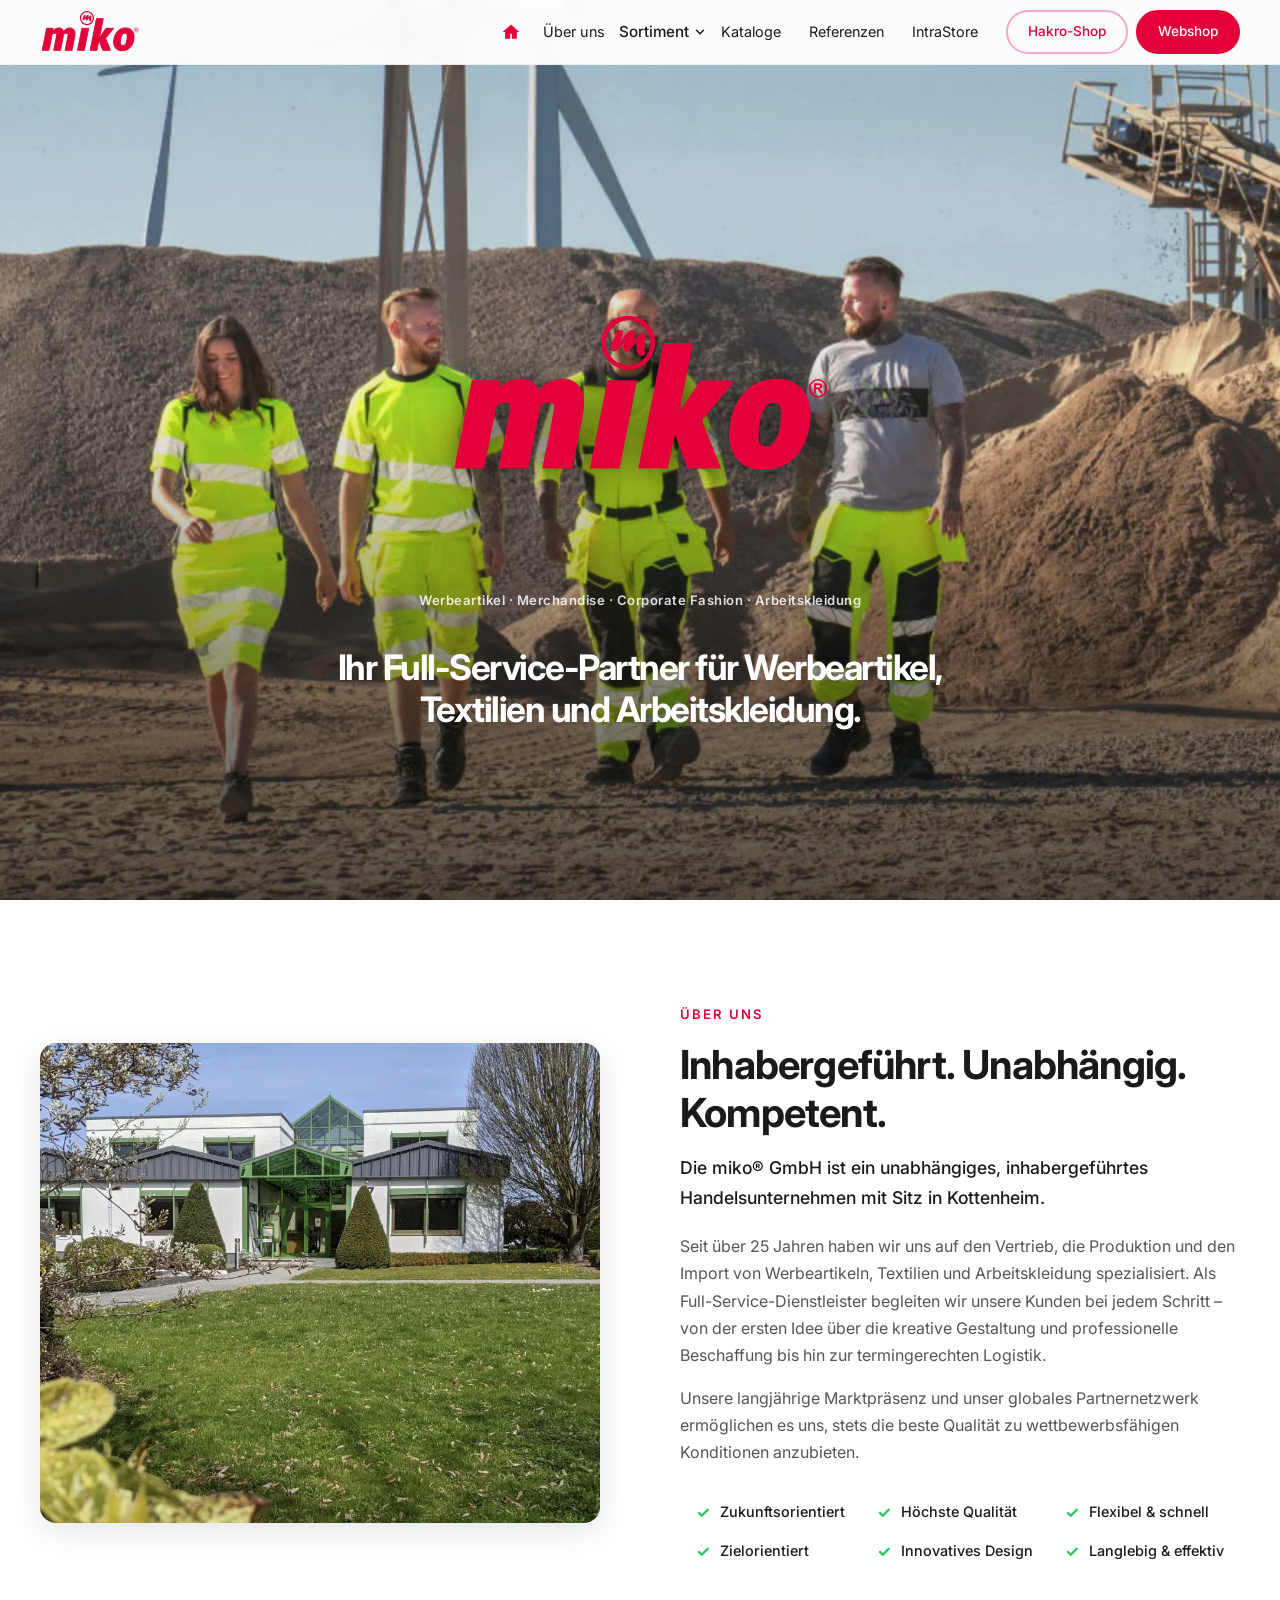
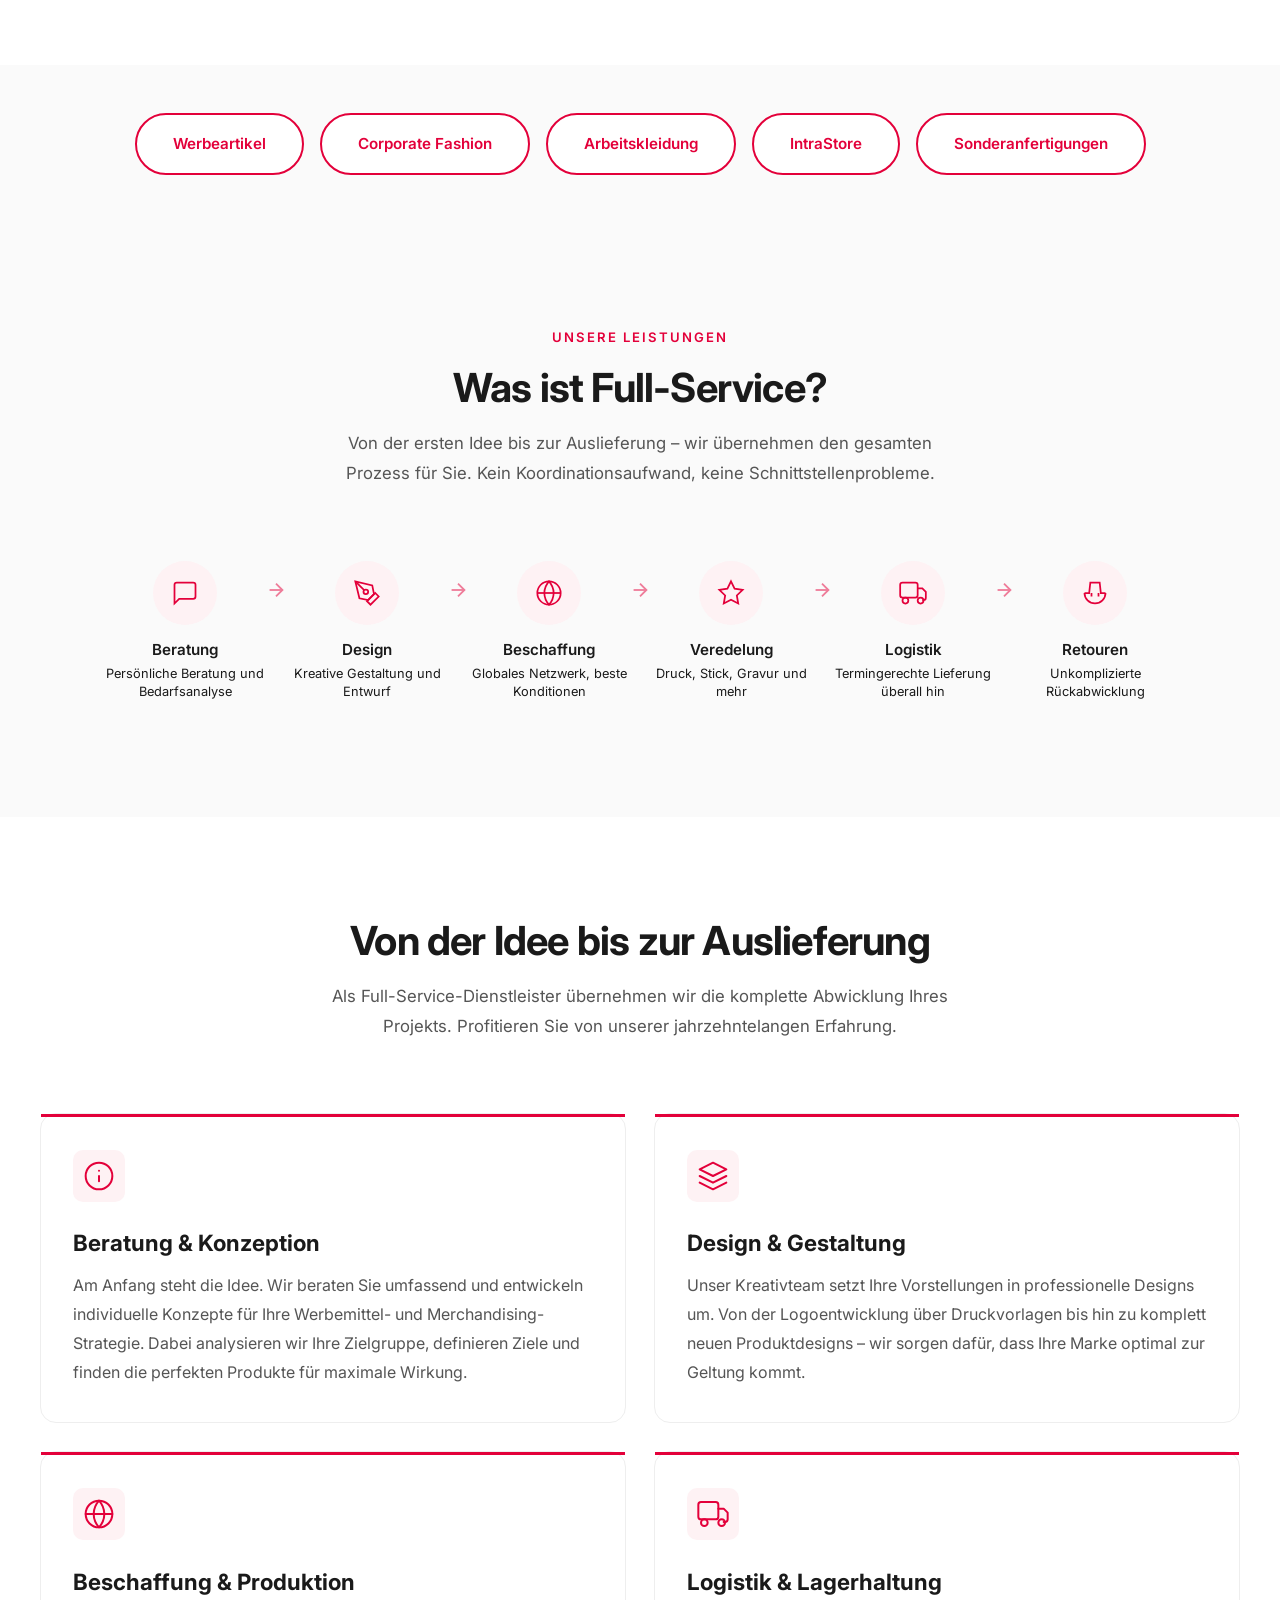
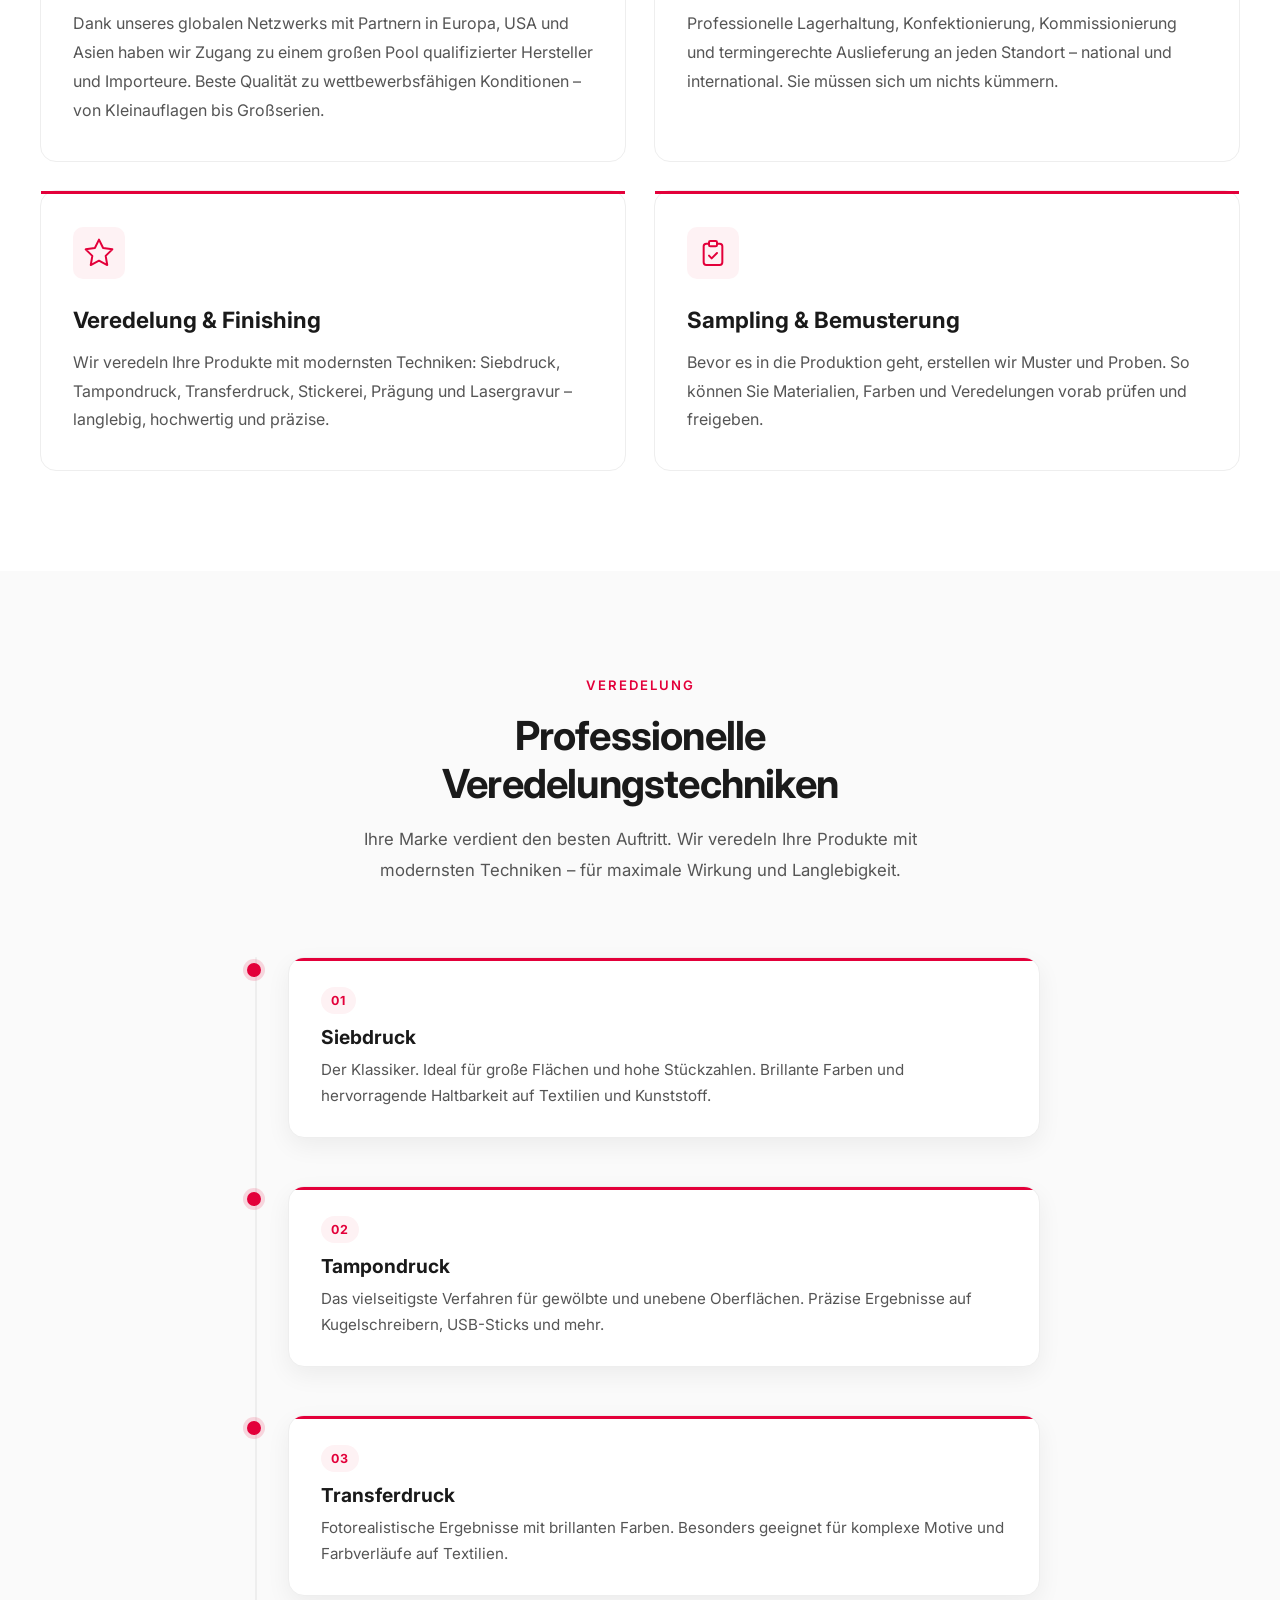
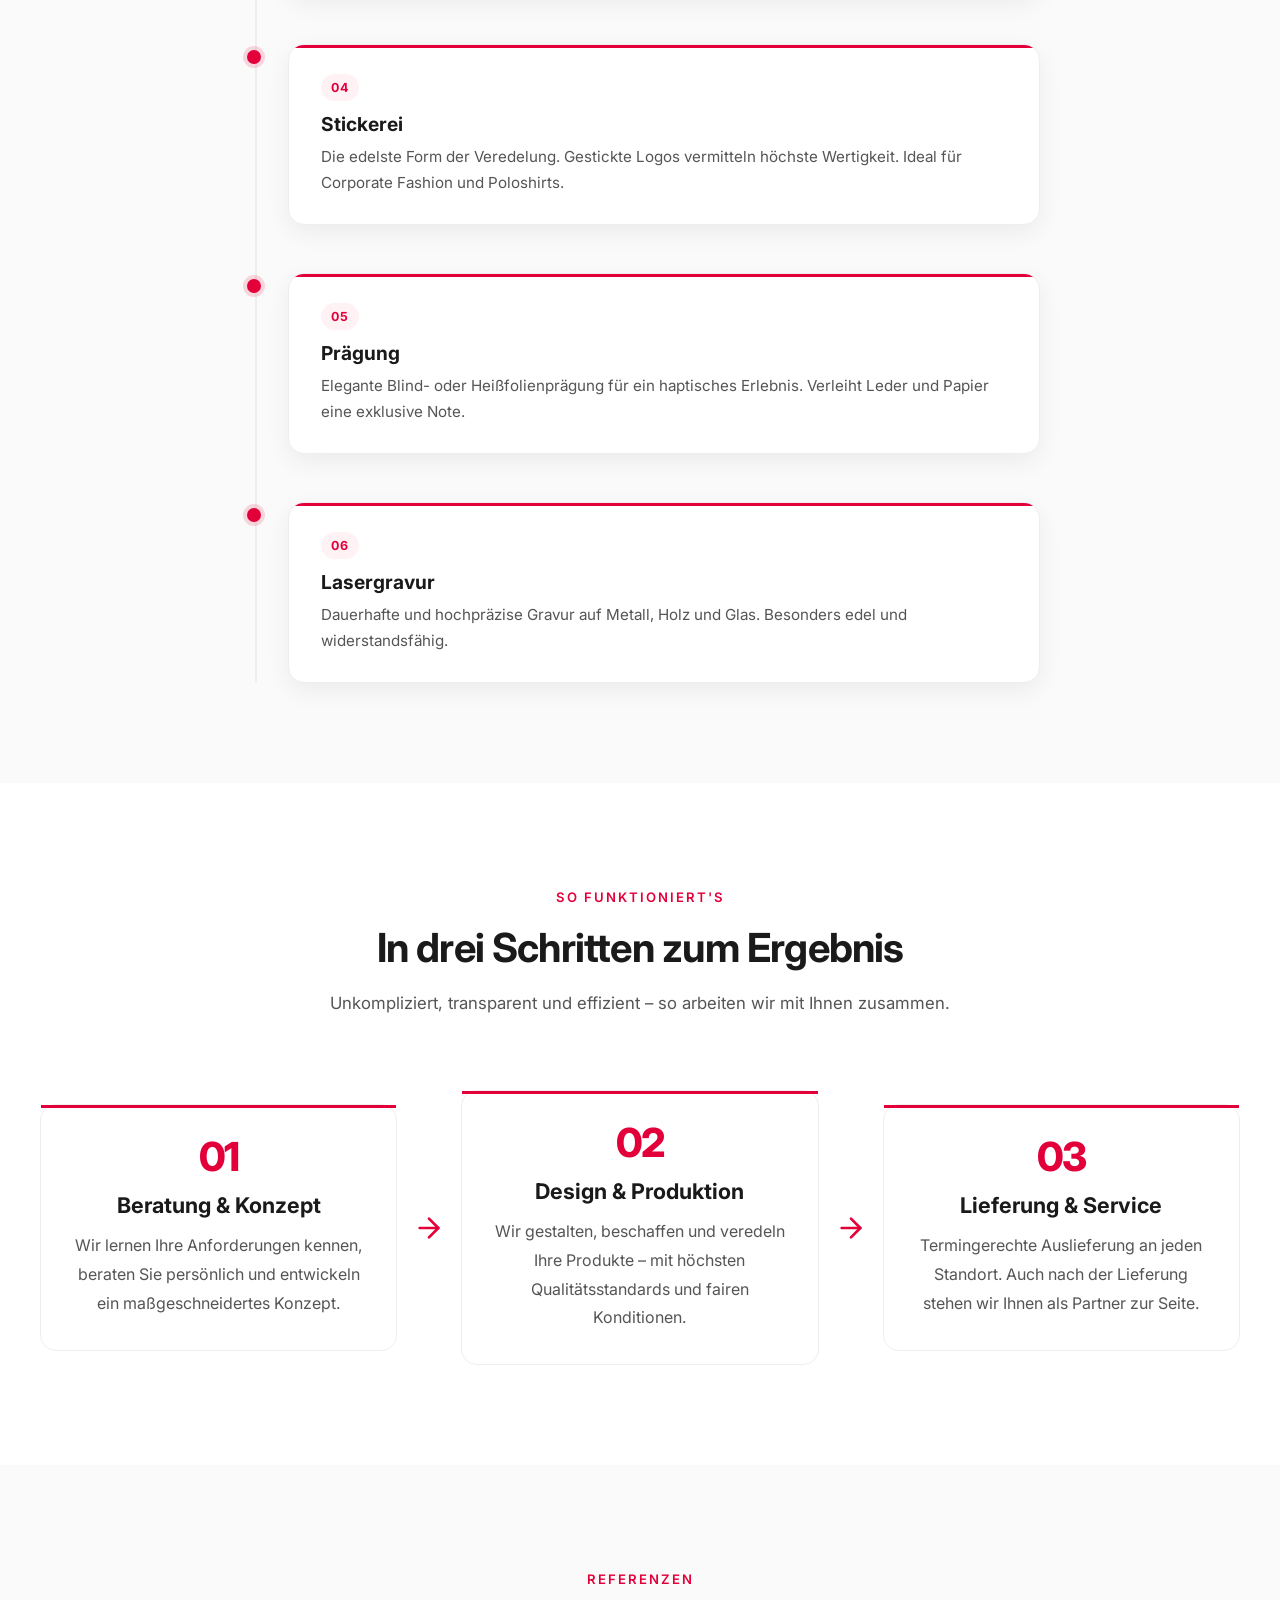
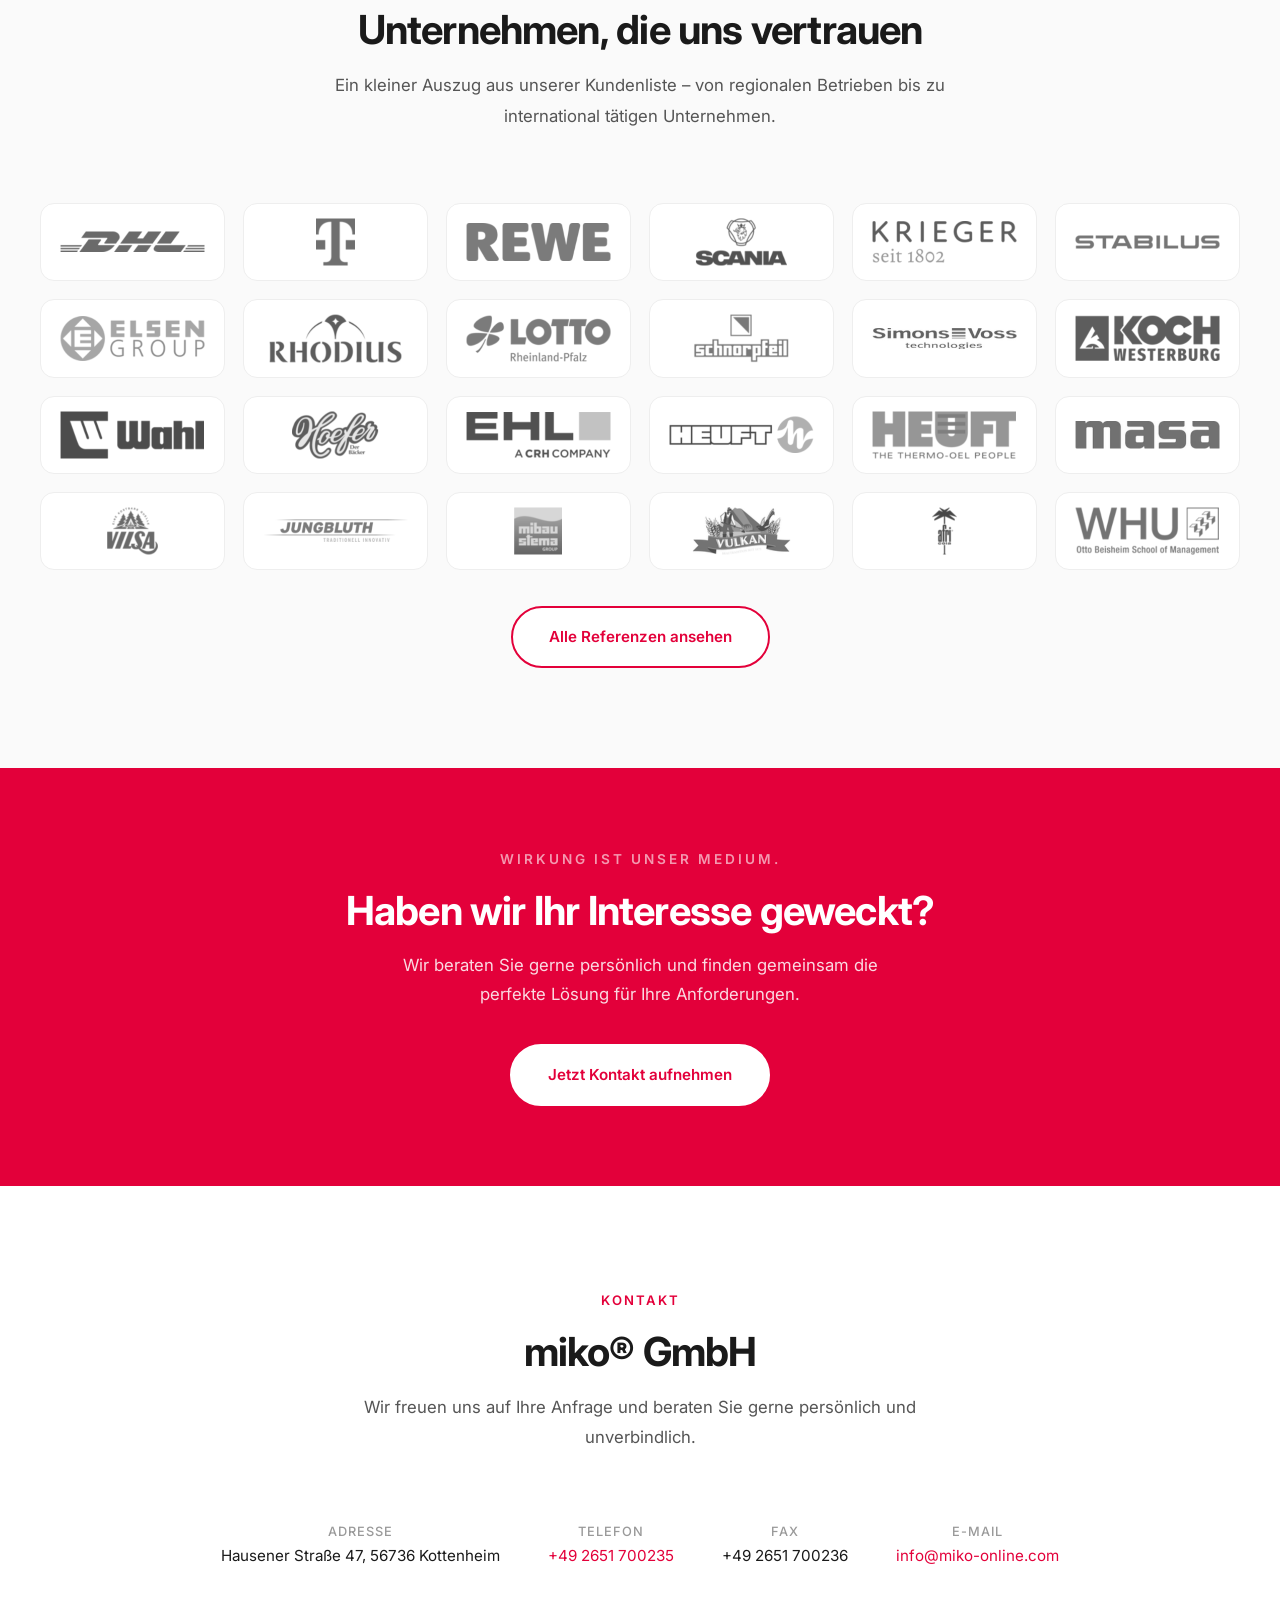
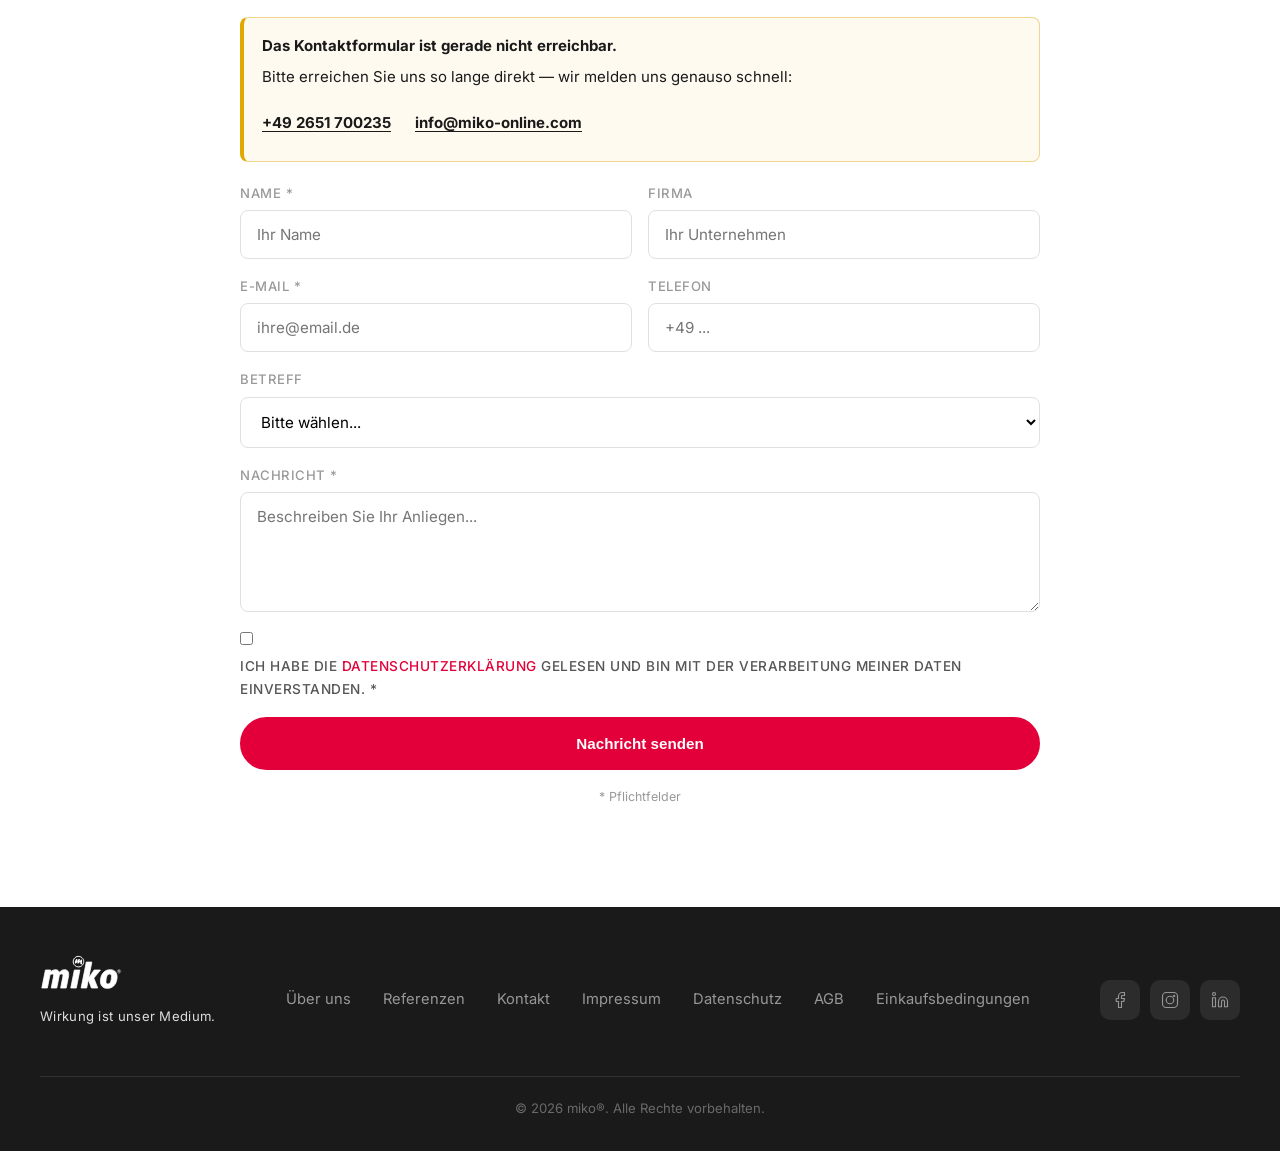
==== commit e721a22a: "Fusszeile: Sortiment, IntraStore und Hakro-Shop entfernt Alle drei stehen bereits in der Navigations" ====
--- a/index.html
+++ b/index.html
@@ -521,11 +521,8 @@
         </div>
         <nav class="footer-nav">
           <a href="index.html#ueber-uns">Über uns</a>
-          <a href="index.html#sortiment">Sortiment</a>
           <a href="referenzen.html">Referenzen</a>
           <a href="index.html#kontakt">Kontakt</a>
-          <a href="https://www.intrastore.de/" target="_blank" rel="noopener">IntraStore</a>
-          <a href="https://www.hakroshop.com" target="_blank" rel="noopener">Hakro-Shop</a>
           <a href="impressum.html">Impressum</a>
           <a href="datenschutz.html">Datenschutz</a>
           <a href="agb.html">AGB</a>
